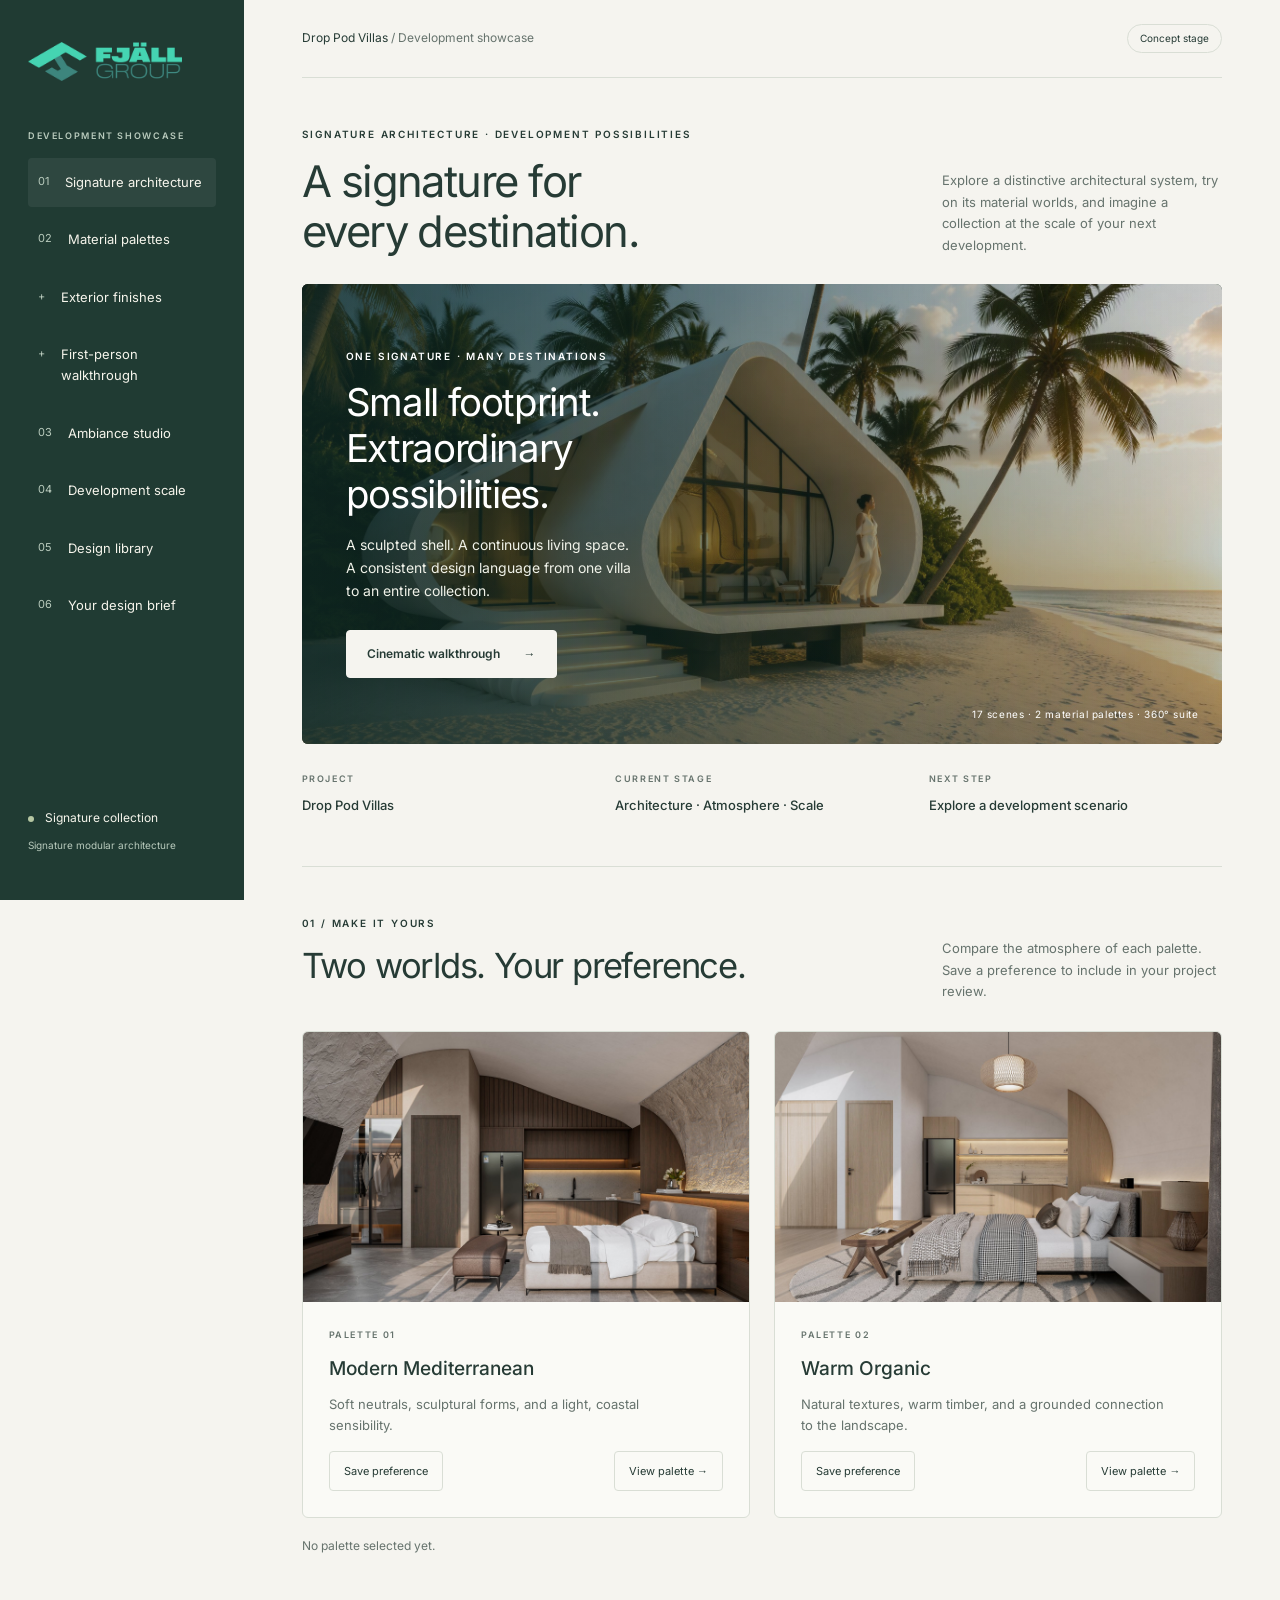
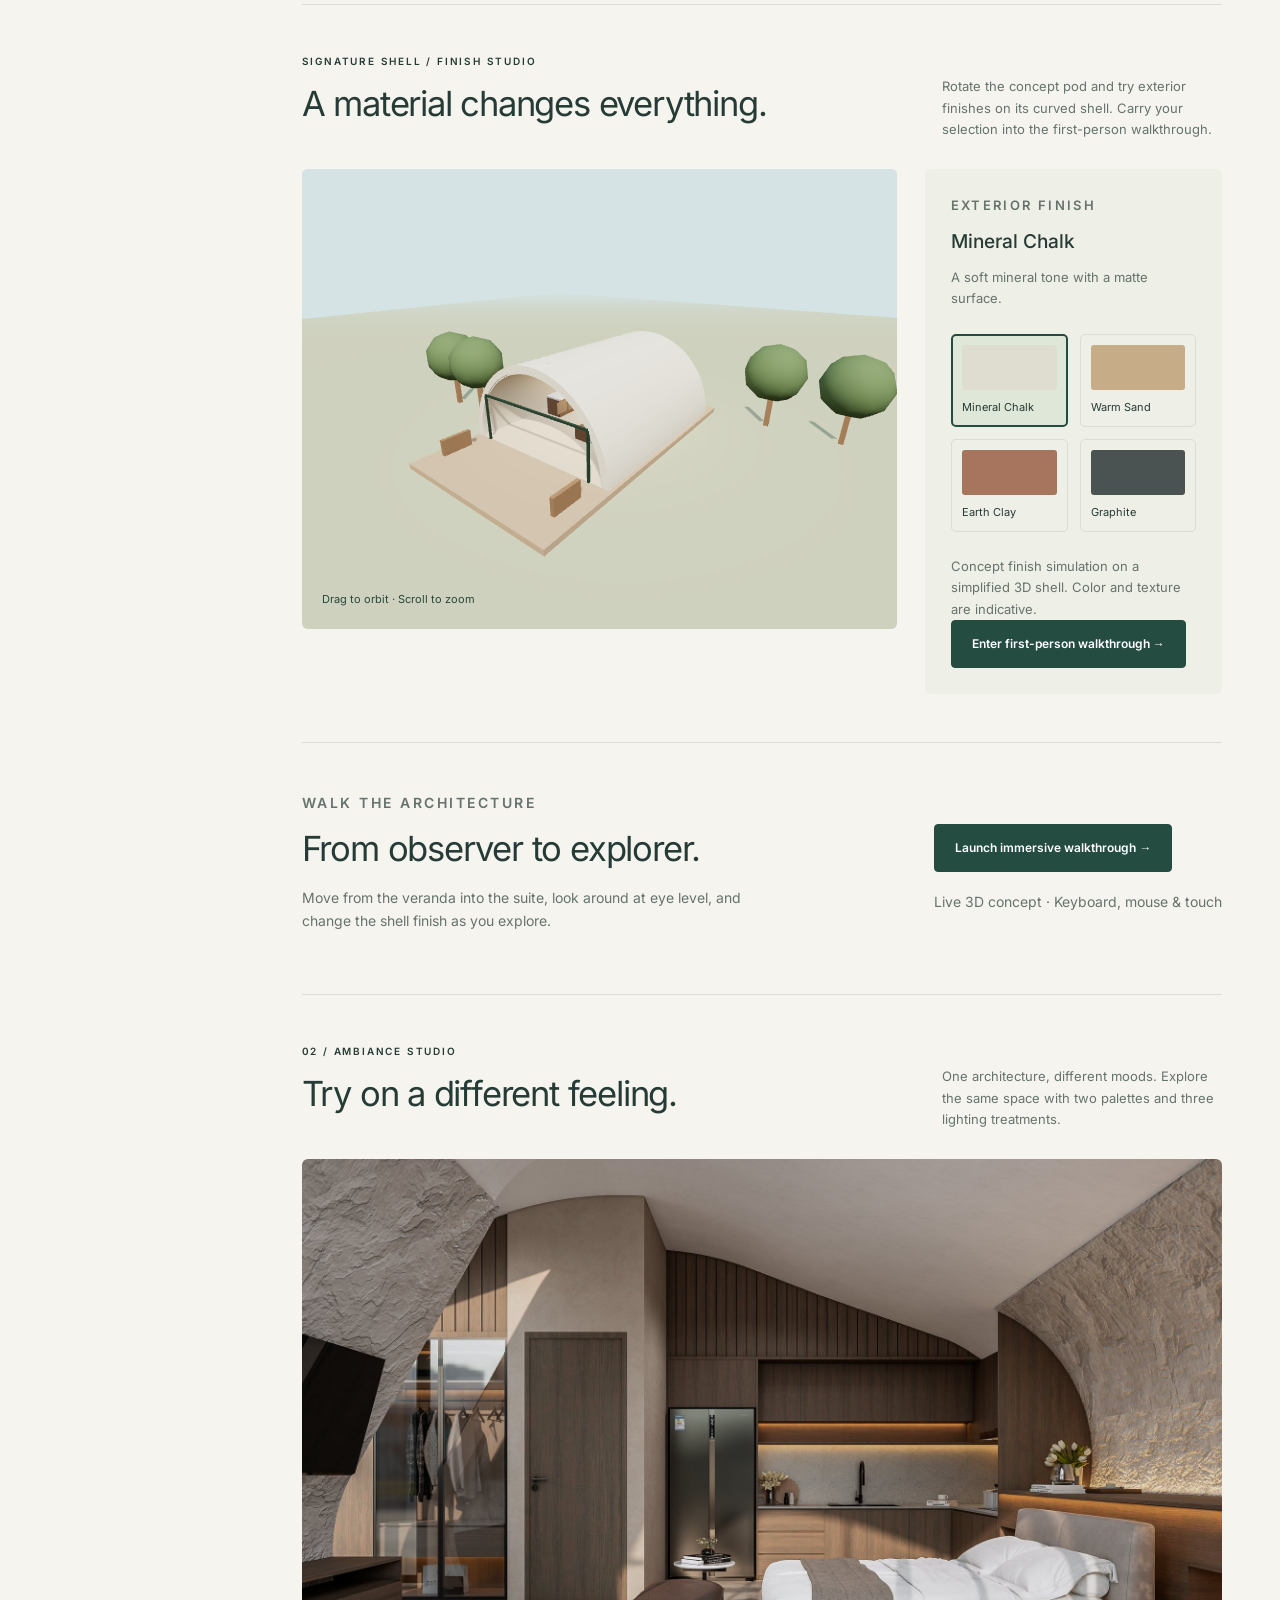
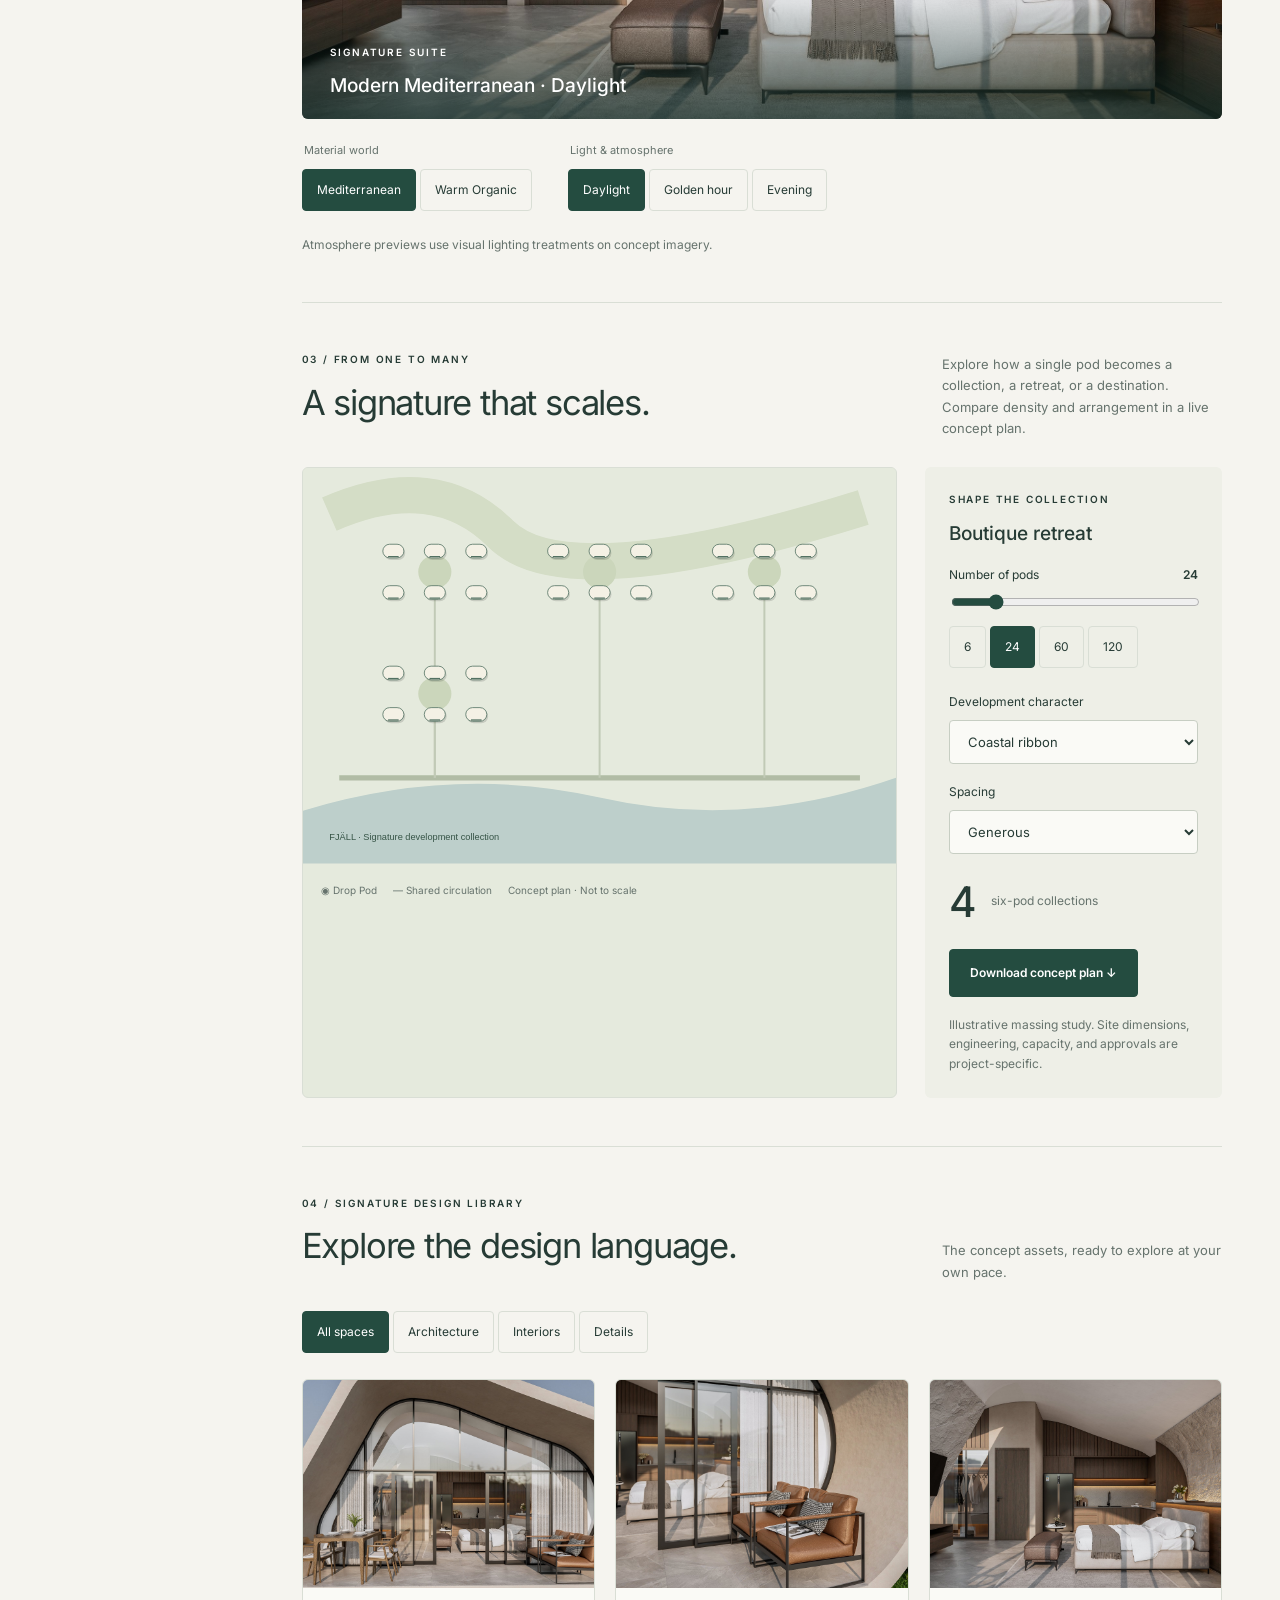
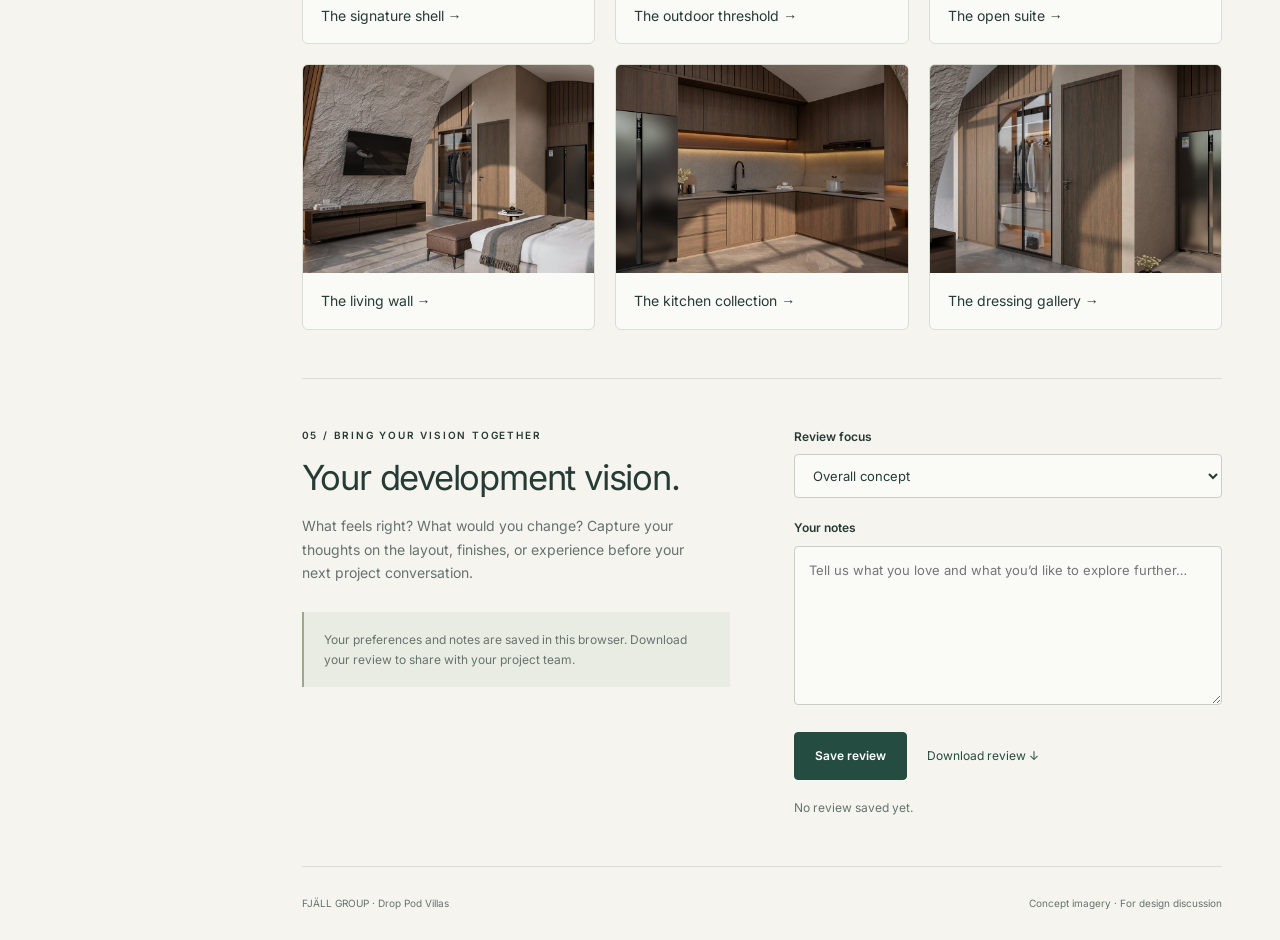
==== index.html @ 58531956 "Add Inter typography exterior finishes and first-person walkthrough" ====
<!doctype html>
<html lang="en">
  <head>
    <meta charset="utf-8" />
    <meta name="viewport" content="width=device-width, initial-scale=1" />
    <link rel="stylesheet" href="styles/fonts.css" />
    <title>FJÄLL — Client Portal</title>
    <link rel="stylesheet" href="styles/portal.css" />
    <script src="scripts/portal.js" defer></script>
    <script src="scripts/showcase.js" defer></script>
    <script type="module" src="scripts/spatial.js"></script>
  </head>
  <body>
    <aside class="sidebar">
      <a class="brand" href="index.html"
        ><img src="assets/fjall-logo.png" alt="FJÄLL Group"
      /></a>
      <p class="eyebrow">Development showcase</p>
      <nav aria-label="Showcase journey">
        <a href="#overview">01 <span>Signature architecture</span></a
        ><a href="#materials">02 <span>Material palettes</span></a
        ><a href="#exterior">+ <span>Exterior finishes</span></a
        ><a href="#spatial">+ <span>First-person walkthrough</span></a
        ><a href="#ambiance">03 <span>Ambiance studio</span></a
        ><a href="#scale">04 <span>Development scale</span></a
        ><a href="#resources">05 <span>Design library</span></a
        ><a href="#review">06 <span>Your design brief</span></a>
      </nav>
      <div class="sidebar-bottom">
        <span class="dot"></span> Signature collection<br /><small
          >Signature modular architecture</small
        >
      </div>
    </aside>
    <main>
      <header class="topbar">
        <span
          >Drop Pod Villas
          <span class="muted">/ Development showcase</span></span
        ><span class="pill">Concept stage</span>
      </header>
      <section id="overview" class="section">
        <div class="section-heading">
          <div>
            <p class="eyebrow">
              Signature architecture · Development possibilities
            </p>
            <h1>A signature for<br />every destination.</h1>
          </div>
          <p class="intro-copy">
            Explore a distinctive architectural system, try on its material
            worlds, and imagine a collection at the scale of your next
            development.
          </p>
        </div>
        <div class="hero">
          <img
            src="assets/pod-hero.jpg"
            alt="Sculpted beachfront Drop Pod villa with an open veranda"
          />
          <div class="hero-content">
            <span class="eyebrow">One signature · Many destinations</span>
            <h2>Small footprint.<br />Extraordinary possibilities.</h2>
            <p>
              A sculpted shell. A continuous living space. A consistent design
              language from one villa to an entire collection.
            </p>
            <a class="button light" href="experience.html"
              >Cinematic walkthrough <span aria-hidden="true">→</span></a
            >
          </div>
          <span class="hero-label"
            >17 scenes · 2 material palettes · 360° suite</span
          >
        </div>
        <div class="project-strip">
          <div>
            <span class="eyebrow">Project</span><strong>Drop Pod Villas</strong>
          </div>
          <div>
            <span class="eyebrow">Current stage</span
            ><strong>Architecture · Atmosphere · Scale</strong>
          </div>
          <div>
            <span class="eyebrow">Next step</span
            ><strong>Explore a development scenario</strong>
          </div>
        </div>
      </section>
      <section id="materials" class="section">
        <div class="section-heading">
          <div>
            <p class="eyebrow">01 / Make it yours</p>
            <h2>Two worlds. Your preference.</h2>
          </div>
          <p>
            Compare the atmosphere of each palette. Save a preference to include
            in your project review.
          </p>
        </div>
        <div class="material-grid">
          <article class="material-card" data-material="med">
            <img
              src="assets/suite-med.jpg"
              alt="Modern Mediterranean suite with pale finishes"
              loading="lazy"
            />
            <div class="card-body">
              <span class="eyebrow">Palette 01</span>
              <h3>Modern Mediterranean</h3>
              <p>
                Soft neutrals, sculptural forms, and a light, coastal
                sensibility.
              </p>
              <div class="card-actions">
                <button data-select="med" aria-pressed="false">
                  Save preference</button
                ><button class="text-button" data-palette="med">
                  View palette →
                </button>
              </div>
            </div>
          </article>
          <article class="material-card" data-material="wo">
            <img
              src="assets/suite-wo.jpg"
              alt="Warm Organic suite with natural wood finishes"
              loading="lazy"
            />
            <div class="card-body">
              <span class="eyebrow">Palette 02</span>
              <h3>Warm Organic</h3>
              <p>
                Natural textures, warm timber, and a grounded connection to the
                landscape.
              </p>
              <div class="card-actions">
                <button data-select="wo" aria-pressed="false">
                  Save preference</button
                ><button class="text-button" data-palette="wo">
                  View palette →
                </button>
              </div>
            </div>
          </article>
        </div>
        <p id="preference-status" class="status" role="status">
          No palette selected yet.
        </p>
      </section>
      <section id="exterior" class="section">
        <div class="section-heading">
          <div>
            <p class="eyebrow">Signature shell / Finish studio</p>
            <h2>A material changes everything.</h2>
          </div>
          <p>
            Rotate the concept pod and try exterior finishes on its curved
            shell. Carry your selection into the first-person walkthrough.
          </p>
        </div>
        <div class="exterior-layout">
          <div
            id="exterior-viewport"
            class="exterior-viewport"
            aria-label="Interactive exterior concept model"
          >
            <p class="renderer-loading">Loading the finish studio…</p>
            <span class="viewport-hint">Drag to orbit · Scroll to zoom</span>
          </div>
          <div class="finish-panel">
            <p class="eyebrow">Exterior finish</p>
            <h3 id="finish-title">Mineral Chalk</h3>
            <p id="finish-description">
              A soft mineral tone with a matte surface.
            </p>
            <div
              id="exterior-swatches"
              class="exterior-swatches"
              role="group"
              aria-label="Choose exterior finish"
            ></div>
            <p class="status">
              Concept finish simulation on a simplified 3D shell. Color and
              texture are indicative.
            </p>
            <button class="button" data-open-walk>
              Enter first-person walkthrough →
            </button>
          </div>
        </div>
      </section>
      <section id="spatial" class="section spatial-invite">
        <div>
          <p class="eyebrow">Walk the architecture</p>
          <h2>From observer to explorer.</h2>
          <p>
            Move from the veranda into the suite, look around at eye level, and
            change the shell finish as you explore.
          </p>
        </div>
        <div>
          <button class="button" data-open-walk>
            Launch immersive walkthrough →
          </button>
          <p class="status">Live 3D concept · Keyboard, mouse & touch</p>
        </div>
      </section>
      <section id="ambiance" class="section">
        <div class="section-heading">
          <div>
            <p class="eyebrow">02 / Ambiance studio</p>
            <h2>Try on a different feeling.</h2>
          </div>
          <p>
            One architecture, different moods. Explore the same space with two
            palettes and three lighting treatments.
          </p>
        </div>
        <div class="studio-preview" data-mood="day">
          <img
            id="ambiance-image"
            src="assets/suite-med.jpg"
            alt="Modern Mediterranean suite in daylight"
          />
          <div class="studio-caption">
            <span class="eyebrow">Signature suite</span>
            <h3 id="ambiance-title">Modern Mediterranean · Daylight</h3>
          </div>
        </div>
        <div class="studio-controls">
          <fieldset>
            <legend>Material world</legend>
            <button type="button" data-studio-palette="med" aria-pressed="true">
              Mediterranean</button
            ><button
              type="button"
              data-studio-palette="wo"
              aria-pressed="false"
            >
              Warm Organic
            </button>
          </fieldset>
          <fieldset>
            <legend>Light & atmosphere</legend>
            <button type="button" data-mood="day" aria-pressed="true">
              Daylight</button
            ><button type="button" data-mood="golden" aria-pressed="false">
              Golden hour</button
            ><button type="button" data-mood="evening" aria-pressed="false">
              Evening
            </button>
          </fieldset>
        </div>
        <p class="status">
          Atmosphere previews use visual lighting treatments on concept imagery.
        </p>
      </section>
      <section id="scale" class="section">
        <div class="section-heading">
          <div>
            <p class="eyebrow">03 / From one to many</p>
            <h2>A signature that scales.</h2>
          </div>
          <p>
            Explore how a single pod becomes a collection, a retreat, or a
            destination. Compare density and arrangement in a live concept plan.
          </p>
        </div>
        <div class="scale-layout">
          <div class="scale-plan">
            <svg
              id="development-plan"
              viewBox="0 0 900 600"
              role="img"
              aria-labelledby="plan-title plan-desc"
            >
              <title id="plan-title">Drop Pod development concept</title>
              <desc id="plan-desc">Illustrative development layout</desc>
            </svg>
            <div class="plan-legend">
              <span>◉ Drop Pod</span><span>— Shared circulation</span
              ><span>Concept plan · Not to scale</span>
            </div>
          </div>
          <div class="scale-controls">
            <p class="eyebrow">Shape the collection</p>
            <h3 id="scale-name">Boutique retreat</h3>
            <label for="pod-count"
              >Number of pods <output id="pod-count-label">24</output></label
            ><input
              id="pod-count"
              type="range"
              min="6"
              max="120"
              step="6"
              value="24"
            />
            <div class="scale-presets">
              <button data-count="6">6</button
              ><button data-count="24">24</button
              ><button data-count="60">60</button
              ><button data-count="120">120</button>
            </div>
            <label for="site-layout">Development character</label
            ><select id="site-layout">
              <option value="coastal">Coastal ribbon</option>
              <option value="garden">Garden clusters</option>
              <option value="courtyard">Courtyard village</option></select
            ><label for="pod-spacing">Spacing</label
            ><select id="pod-spacing">
              <option value="generous">Generous</option>
              <option value="compact">Compact</option>
            </select>
            <div class="scale-stat">
              <strong id="cluster-count">4</strong
              ><span>six-pod collections</span>
            </div>
            <button id="download-plan" class="button">
              Download concept plan ↓
            </button>
            <p class="status">
              Illustrative massing study. Site dimensions, engineering,
              capacity, and approvals are project-specific.
            </p>
          </div>
        </div>
      </section>
      <section id="resources" class="section">
        <div class="section-heading">
          <div>
            <p class="eyebrow">04 / Signature design library</p>
            <h2>Explore the design language.</h2>
          </div>
          <p>The concept assets, ready to explore at your own pace.</p>
        </div>
        <div
          class="library-filters"
          role="group"
          aria-label="Filter design library"
        >
          <button data-filter="all" aria-pressed="true">All spaces</button
          ><button data-filter="exterior" aria-pressed="false">
            Architecture</button
          ><button data-filter="interior" aria-pressed="false">Interiors</button
          ><button data-filter="detail" aria-pressed="false">Details</button>
        </div>
        <div id="design-library" class="design-library"></div>
      </section>
      <section id="review" class="section review-grid">
        <div>
          <p class="eyebrow">05 / Bring your vision together</p>
          <h2>Your development vision.</h2>
          <p class="review-copy">
            What feels right? What would you change? Capture your thoughts on
            the layout, finishes, or experience before your next project
            conversation.
          </p>
          <div class="notice">
            Your preferences and notes are saved in this browser. Download your
            review to share with your project team.
          </div>
        </div>
        <form id="review-form" class="review-form">
          <label for="review-topic">Review focus</label
          ><select id="review-topic" name="topic">
            <option>Overall concept</option>
            <option>Layout & living spaces</option>
            <option>Materials & finishes</option>
            <option>Site & placement</option></select
          ><label for="review-note">Your notes</label
          ><textarea
            id="review-note"
            name="note"
            rows="6"
            maxlength="5000"
            placeholder="Tell us what you love and what you’d like to explore further…"
            required
          ></textarea>
          <div class="form-actions">
            <button class="button" type="submit">Save review</button
            ><button class="text-button" id="download-review" type="button">
              Download review ↓
            </button>
          </div>
          <p id="review-status" class="status" role="status">
            No review saved yet.
          </p>
        </form>
      </section>
      <footer>
        <span>FJÄLL GROUP · Drop Pod Villas</span
        ><span>Concept imagery · For design discussion</span>
      </footer>
    </main>
    <dialog id="design-modal" aria-labelledby="modal-title">
      <div class="modal-header">
        <p class="eyebrow">FJÄLL · Signature collection</p>
        <button id="close-modal" aria-label="Close design detail">×</button>
      </div>
      <div id="modal-content"></div>
    </dialog>
    <dialog id="walk-modal" aria-labelledby="walk-title">
      <div class="walk-top">
        <div>
          <span class="eyebrow">FJÄLL / Real-time concept experience</span>
          <h2 id="walk-title">Inside the signature.</h2>
        </div>
        <button id="close-walk" aria-label="Exit walkthrough">×</button>
      </div>
      <div
        id="walk-viewport"
        tabindex="0"
        aria-label="First-person 3D walkthrough. Use W A S D to move and drag to look around."
      ></div>
      <div class="walk-reticle" aria-hidden="true">+</div>
      <div class="walk-bottom">
        <div>
          <span id="walk-location" role="status">Veranda</span>
          <p>W A S D / arrows to move · Drag to look · Escape to exit</p>
        </div>
        <div class="walk-actions">
          <select id="walk-finish" aria-label="Exterior finish"></select
          ><button id="reset-walk">Reset view</button
          ><button id="capture-walk">Save view ↓</button>
        </div>
      </div>
      <div class="touch-walk" role="group" aria-label="Movement controls">
        <button data-move="forward" aria-label="Move forward">↑</button>
        <div>
          <button data-move="left" aria-label="Move left">←</button
          ><button data-move="backward" aria-label="Move backward">↓</button
          ><button data-move="right" aria-label="Move right">→</button>
        </div>
      </div>
      <span class="walk-disclaimer"
        >Interactive architectural study · Simplified concept geometry</span
      >
    </dialog>
  </body>
</html>
---- styles/fonts.css ----
@font-face {
  font-family: Inter;
  src: url("../assets/fonts/inter-latin-variable.woff2") format("woff2");
  font-weight: 100 900;
  font-style: normal;
  font-display: swap;
}
---- styles/portal.css ----
:root {
  --paper: #f5f4ef;
  --ink: #263b35;
  --muted: #66736d;
  --line: #d9ded5;
  --green: #244c40;
  --accent: #b6c7a3;
  --radius: 6px;
}
* {
  box-sizing: border-box;
}
html {
  scroll-behavior: smooth;
  scroll-padding-top: 32px;
}
body {
  margin: 0;
  background: var(--paper);
  color: var(--ink);
  font-family: Inter, Arial, sans-serif;
  font-size: 15px;
  line-height: 1.65;
}
a {
  color: inherit;
}
button,
select,
textarea {
  font: inherit;
}
button,
.button {
  cursor: pointer;
}
a:focus-visible,
button:focus-visible,
select:focus-visible,
textarea:focus-visible {
  outline: 3px solid #63884e;
  outline-offset: 4px;
}
.sidebar {
  position: fixed;
  width: 244px;
  inset: 0 auto 0 0;
  background: #203b33;
  color: #f6f5ec;
  padding: 42px 28px;
  display: flex;
  flex-direction: column;
}
.brand img {
  width: 154px;
  height: auto;
}
.eyebrow {
  font-size: 10px;
  text-transform: uppercase;
  letter-spacing: 0.18em;
  font-weight: 600;
  margin: 0 0 14px;
  display: block;
}
.sidebar > .eyebrow {
  color: #b9cbbd;
  margin-top: 40px;
  font-size: 9px;
}
nav {
  display: grid;
  gap: 8px;
}
nav a {
  text-decoration: none;
  display: flex;
  gap: 16px;
  font-size: 11px;
  color: #b9cbbd;
  padding: 14px 10px;
  border-radius: 4px;
}
nav a span {
  font-size: 13px;
  color: #f6f5ec;
}
nav a:hover,
nav a.active {
  background: #ffffff10;
}
.sidebar-bottom {
  margin-top: auto;
  font-size: 12px;
  line-height: 2.2;
}
.sidebar-bottom small {
  color: #b9cbbd;
}
.dot {
  width: 6px;
  height: 6px;
  display: inline-block;
  background: var(--accent);
  border-radius: 50%;
  margin-right: 8px;
}
main {
  margin-left: 244px;
  padding: 0 clamp(24px, 4.5vw, 80px);
  max-width: 1800px;
}
.topbar {
  display: flex;
  align-items: center;
  justify-content: space-between;
  border-bottom: 1px solid var(--line);
  padding: 24px 0;
  font-size: 12px;
  gap: 16px;
}
.muted {
  color: var(--muted);
}
.pill {
  border: 1px solid var(--line);
  border-radius: 30px;
  padding: 5px 12px;
  font-size: 10px;
  white-space: nowrap;
}
.section {
  padding: 48px 0;
  border-bottom: 1px solid var(--line);
}
.section-heading {
  display: flex;
  gap: 32px;
  justify-content: space-between;
  align-items: end;
  margin-bottom: 28px;
}
h1,
h2,
h3,
p {
  margin-top: 0;
}
h1,
h2 {
  font-family: Inter, Arial, sans-serif;
  font-weight: 400;
  letter-spacing: -0.035em;
}
h1 {
  font-size: clamp(34px, 3.4vw, 56px);
  line-height: 1.15;
  margin-bottom: 0;
}
h2 {
  font-size: clamp(28px, 2.7vw, 40px);
  line-height: 1.2;
  margin-bottom: 16px;
}
h3 {
  font-size: 19px;
  font-weight: 500;
  line-height: 1.3;
  margin-bottom: 12px;
}
.section-heading p:not(.eyebrow) {
  color: var(--muted);
  max-width: 35ch;
  margin-bottom: 0;
  font-size: 13px;
}
.hero {
  position: relative;
  min-height: 460px;
  border-radius: var(--radius);
  overflow: hidden;
  color: white;
  background: #334a42;
}
.hero > img {
  position: absolute;
  width: 100%;
  height: 100%;
  object-fit: cover;
}
.hero::after {
  content: "";
  position: absolute;
  inset: 0;
  background:
    linear-gradient(90deg, #102b25bf, #102b2510),
    linear-gradient(0deg, #102b2550, transparent);
}
.hero-content {
  position: relative;
  z-index: 1;
  padding: 64px 44px;
  max-width: 470px;
}
.hero h2 {
  font-size: clamp(32px, 3vw, 48px);
}
.hero p {
  max-width: 32ch;
  font-size: 14px;
  color: #f0f2e9;
  margin-bottom: 28px;
}
.hero-label {
  position: absolute;
  z-index: 1;
  bottom: 22px;
  right: 24px;
  font-size: 10px;
  letter-spacing: 0.06em;
}
.button {
  display: inline-flex;
  gap: 24px;
  align-items: center;
  justify-content: center;
  background: var(--green);
  color: white;
  border: 1px solid var(--green);
  border-radius: 4px;
  padding: 13px 20px;
  font-size: 12px;
  font-weight: 600;
  text-decoration: none;
}
.button.light {
  background: var(--paper);
  color: var(--ink);
  border-color: var(--paper);
}
.button:hover {
  filter: brightness(1.12);
}
.project-strip {
  display: grid;
  grid-template-columns: repeat(3, 1fr);
  gap: 20px;
  padding-top: 28px;
}
.project-strip .eyebrow {
  color: var(--muted);
  margin-bottom: 6px;
  font-size: 9px;
}
.project-strip strong {
  font-size: 13px;
  font-weight: 500;
}
.material-grid {
  display: grid;
  grid-template-columns: 1fr 1fr;
  gap: 24px;
}
.material-card {
  border: 1px solid var(--line);
  border-radius: var(--radius);
  overflow: hidden;
  background: #fafaf6;
}
.material-card.selected {
  outline: 2px solid var(--green);
}
.material-card img {
  width: 100%;
  aspect-ratio: 1.65;
  object-fit: cover;
  display: block;
}
.card-body {
  padding: 26px;
}
.card-body .eyebrow {
  color: var(--muted);
  font-size: 9px;
}
.card-body p {
  color: var(--muted);
  font-size: 13px;
  max-width: 46ch;
  min-height: 44px;
}
.card-actions {
  display: flex;
  gap: 14px;
  justify-content: space-between;
  align-items: center;
  flex-wrap: wrap;
}
.card-actions button {
  border: 1px solid var(--line);
  background: transparent;
  color: var(--ink);
  padding: 10px 14px;
  border-radius: 4px;
  font-size: 11px;
}
.card-actions button[aria-pressed="true"] {
  background: var(--green);
  color: white;
  border-color: var(--green);
}
.card-actions a {
  font-size: 11px;
  text-decoration: none;
}
.status {
  margin: 18px 0 0;
  font-size: 12px;
  color: var(--muted);
}
.review-grid {
  display: grid;
  grid-template-columns: 1fr 1fr;
  gap: 64px;
}
.review-copy {
  max-width: 43ch;
  color: var(--muted);
  font-size: 14px;
}
.notice {
  padding: 18px 20px;
  background: #e9ece3;
  border-left: 2px solid #98ab89;
  font-size: 12px;
  color: var(--muted);
  margin-top: 28px;
}
.review-form label {
  display: block;
  font-size: 12px;
  margin-bottom: 8px;
  font-weight: 600;
}
select,
textarea {
  width: 100%;
  border: 1px solid #c7cec3;
  border-radius: 4px;
  color: var(--ink);
  background: #fafaf6;
  padding: 12px 14px;
  margin-bottom: 20px;
  font-size: 13px;
}
textarea {
  resize: vertical;
  line-height: 1.7;
}
.form-actions {
  display: flex;
  gap: 20px;
  align-items: center;
  flex-wrap: wrap;
}
.text-button {
  padding: 10px 0;
  background: none;
  border: none;
  color: var(--green);
  font-size: 12px;
}
.resource-grid {
  display: grid;
  grid-template-columns: repeat(3, 1fr);
  gap: 20px;
}
.resource-grid a {
  text-decoration: none;
  border: 1px solid var(--line);
  padding: 24px;
  border-radius: var(--radius);
  transition: background 0.2s;
}
.resource-grid a:hover {
  background: #e9ece3;
}
.resource-icon {
  display: block;
  font-size: 24px;
  margin-bottom: 22px;
}
.resource-grid h3 {
  font-size: 16px;
}
.resource-grid p {
  font-size: 12px;
  color: var(--muted);
}
.resource-grid a > span:last-child {
  font-size: 11px;
}
footer {
  display: flex;
  justify-content: space-between;
  gap: 18px;
  padding: 28px 0;
  font-size: 10px;
  color: var(--muted);
}
@media (max-width: 1100px) {
  .sidebar {
    width: 200px;
    padding: 32px 20px;
  }
  main {
    margin-left: 200px;
    padding: 0 28px;
  }
  .section-heading {
    align-items: start;
  }
  .review-grid {
    gap: 28px;
  }
  .resource-grid {
    gap: 12px;
  }
}
@media (max-width: 760px) {
  .sidebar {
    position: relative;
    width: 100%;
    padding: 20px;
  }
  .brand img {
    width: 120px;
  }
  .sidebar > .eyebrow,
  .sidebar-bottom {
    display: none;
  }
  nav {
    display: flex;
    overflow-x: auto;
    margin-top: 16px;
    gap: 4px;
  }
  nav a {
    padding: 8px;
    white-space: nowrap;
    gap: 8px;
  }
  nav a span {
    font-size: 11px;
  }
  main {
    margin-left: 0;
    padding: 0 20px;
  }
  .topbar {
    font-size: 10px;
  }
  .section {
    padding: 34px 0;
  }
  .section-heading {
    flex-direction: column;
    gap: 18px;
  }
  .section-heading p:not(.eyebrow) {
    max-width: 48ch;
  }
  .hero {
    min-height: 420px;
  }
  .hero-content {
    padding: 40px 26px 76px;
  }
  .hero-label {
    left: 26px;
    right: 16px;
    font-size: 9px;
  }
  .project-strip {
    gap: 12px;
  }
  .project-strip strong {
    font-size: 11px;
  }
  .material-grid,
  .review-grid,
  .resource-grid {
    grid-template-columns: 1fr;
  }
  .material-grid {
    gap: 20px;
  }
  .card-body {
    padding: 22px;
  }
  footer {
    flex-direction: column;
    gap: 4px;
  }
}
@media (prefers-reduced-motion: reduce) {
  html {
    scroll-behavior: auto;
  }
  * {
    transition: none !important;
  }
}
/* The presentation studio shares the portal's material language. */
.studio-preview {
  position: relative;
  overflow: hidden;
  border-radius: 6px;
  background: #253b35;
}
.studio-preview img {
  width: 100%;
  max-height: 560px;
  object-fit: cover;
  display: block;
  transition: filter 0.5s;
}
.studio-preview[data-mood="golden"] img {
  filter: sepia(0.3) saturate(1.3) brightness(0.92);
}
.studio-preview[data-mood="evening"] img {
  filter: brightness(0.55) saturate(0.8) sepia(0.2);
}
.studio-caption {
  position: absolute;
  inset: auto 0 0;
  padding: 48px 28px 20px;
  color: white;
  background: linear-gradient(transparent, #102b25b0);
}
.studio-caption h3 {
  margin: 0;
}
.studio-controls {
  display: flex;
  gap: 32px;
  flex-wrap: wrap;
  margin-top: 22px;
}
fieldset {
  padding: 0;
  border: 0;
  margin: 0;
}
legend {
  font-size: 11px;
  margin-bottom: 10px;
  color: var(--muted);
}
.studio-controls button,
.library-filters button,
.scale-presets button {
  border: 1px solid var(--line);
  border-radius: 4px;
  background: transparent;
  color: var(--ink);
  padding: 10px 14px;
  font-size: 12px;
  margin: 0 4px 6px 0;
}
button[aria-pressed="true"] {
  background: var(--green);
  color: white;
  border-color: var(--green);
}
.scale-layout {
  display: grid;
  grid-template-columns: minmax(0, 2fr) minmax(240px, 1fr);
  gap: 28px;
}
.scale-plan {
  background: #e5eadd;
  border: 1px solid var(--line);
  border-radius: 6px;
  overflow: hidden;
}
.scale-plan svg {
  display: block;
  width: 100%;
  height: auto;
}
.plan-legend {
  display: flex;
  flex-wrap: wrap;
  gap: 16px;
  padding: 18px;
  font-size: 10px;
  color: var(--muted);
}
.scale-controls {
  padding: 24px;
  background: #eeefe7;
  border-radius: 6px;
}
.scale-controls label {
  display: block;
  font-size: 12px;
  margin: 18px 0 8px;
}
.scale-controls output {
  float: right;
  font-weight: 600;
}
.scale-controls input {
  width: 100%;
  accent-color: var(--green);
  margin-bottom: 16px;
}
.scale-controls select {
  margin-bottom: 0;
}
.scale-presets {
  display: flex;
}
.scale-stat {
  display: flex;
  gap: 14px;
  align-items: center;
  margin: 22px 0;
}
.scale-stat strong {
  font:
    500 42px Inter,
    Arial,
    sans-serif;
}
.scale-stat span {
  font-size: 12px;
  color: var(--muted);
}
.library-filters {
  margin-bottom: 20px;
}
.design-library {
  display: grid;
  grid-template-columns: repeat(3, 1fr);
  gap: 20px;
}
.library-card {
  text-align: left;
  padding: 0;
  border: 1px solid var(--line);
  background: #fafaf6;
  color: var(--ink);
  border-radius: 6px;
  overflow: hidden;
}
.library-card img {
  display: block;
  width: 100%;
  aspect-ratio: 1.4;
  object-fit: cover;
  transition: transform 0.4s;
}
.library-card:hover img {
  transform: scale(1.03);
}
.library-card span {
  display: block;
  padding: 16px 18px;
  font-size: 14px;
}
dialog {
  width: min(880px, calc(100% - 32px));
  max-height: 90vh;
  border: 0;
  border-radius: 8px;
  padding: 28px;
  background: var(--paper);
  color: var(--ink);
}
dialog::backdrop {
  background: #102b25c0;
  backdrop-filter: blur(5px);
}
.modal-header {
  display: flex;
  align-items: center;
  justify-content: space-between;
}
.modal-header button {
  background: none;
  border: 1px solid var(--line);
  border-radius: 50%;
  width: 40px;
  height: 40px;
  font-size: 24px;
  color: var(--ink);
}
#modal-content > img {
  width: 100%;
  max-height: 420px;
  object-fit: cover;
  border-radius: 4px;
  margin: 20px 0;
}
#modal-content h2 {
  margin-top: 20px;
}
#modal-content p {
  max-width: 65ch;
  color: var(--muted);
}
.swatches {
  display: grid;
  grid-template-columns: repeat(4, 1fr);
  gap: 12px;
  margin: 24px 0;
}
.swatch i {
  display: block;
  height: 56px;
  border: 1px solid #0001;
  border-radius: 4px;
}
.swatch span {
  font-size: 11px;
  display: block;
  margin-top: 8px;
}
@media (max-width: 1000px) {
  .scale-layout {
    grid-template-columns: 1fr;
  }
  .design-library {
    grid-template-columns: repeat(2, 1fr);
  }
}
@media (max-width: 500px) {
  .design-library {
    grid-template-columns: 1fr;
  }
  .swatches {
    grid-template-columns: 1fr 1fr;
  }
  dialog {
    padding: 20px;
  }
}
.exterior-layout {
  display: grid;
  grid-template-columns: minmax(0, 2fr) minmax(250px, 1fr);
  gap: 28px;
}
.exterior-viewport {
  position: relative;
  height: 460px;
  background: #dce5e2;
  border-radius: 6px;
  overflow: hidden;
  touch-action: none;
}
.exterior-viewport canvas,
#walk-viewport canvas {
  display: block;
  width: 100%;
  height: 100%;
}
.viewport-hint {
  position: absolute;
  left: 20px;
  bottom: 20px;
  font-size: 11px;
  pointer-events: none;
  color: #29473c;
}
.renderer-loading {
  padding: 24px;
}
.finish-panel {
  padding: 26px;
  background: #eeefe7;
  border-radius: 6px;
}
.finish-panel p {
  font-size: 13px;
  color: var(--muted);
}
.exterior-swatches {
  display: grid;
  grid-template-columns: 1fr 1fr;
  gap: 12px;
  margin: 24px 0;
}
.exterior-swatches button {
  background: transparent;
  border: 1px solid var(--line);
  border-radius: 5px;
  padding: 10px;
  text-align: left;
  font-size: 11px;
  color: var(--ink);
}
.exterior-swatches button[aria-pressed="true"] {
  border: 2px solid var(--green);
  background: #dfe7d8;
  padding: 9px;
}
.exterior-swatches i {
  display: block;
  height: 45px;
  border-radius: 3px;
  margin-bottom: 8px;
}
.spatial-invite {
  display: flex;
  gap: 32px;
  align-items: center;
  justify-content: space-between;
}
.spatial-invite p {
  max-width: 50ch;
  font-size: 14px;
  color: var(--muted);
}
#walk-modal {
  width: 100vw;
  height: 100dvh;
  max-width: none;
  max-height: none;
  padding: 0;
  margin: 0;
  border-radius: 0;
  background: #172c27;
  color: white;
  overflow: hidden;
}
#walk-viewport {
  position: absolute;
  inset: 0;
  touch-action: none;
  outline: none;
}
.walk-top,
.walk-bottom {
  position: absolute;
  left: 0;
  right: 0;
  z-index: 2;
  display: flex;
  justify-content: space-between;
  gap: 20px;
  padding: 24px 32px;
  pointer-events: none;
}
.walk-top {
  top: 0;
  background: linear-gradient(#10231dcc, transparent);
}
.walk-top .eyebrow {
  font-size: 9px;
  margin-bottom: 8px;
}
.walk-top h2 {
  font-size: 22px;
  letter-spacing: -0.03em;
}
.walk-top button,
.walk-bottom button,
.walk-bottom select {
  pointer-events: auto;
  color: white;
  background: #203b33d9;
  border: 1px solid #ffffff40;
  border-radius: 5px;
  padding: 10px 14px;
  font-size: 12px;
}
.walk-top button {
  width: 44px;
  height: 44px;
  font-size: 24px;
}
.walk-bottom {
  bottom: 22px;
  align-items: end;
  background: linear-gradient(transparent, #10231dcc);
}
.walk-bottom p {
  font-size: 11px;
  margin: 6px 0 0;
  color: #d7e3dc;
}
.walk-actions {
  display: flex;
  gap: 10px;
  align-items: center;
}
.walk-bottom select {
  width: auto;
  margin: 0;
}
.walk-reticle {
  position: absolute;
  top: 50%;
  left: 50%;
  pointer-events: none;
  opacity: 0.55;
  transform: translate(-50%, -50%);
}
.walk-disclaimer {
  position: absolute;
  bottom: 8px;
  left: 32px;
  font-size: 9px;
  color: #c2d0c7;
  pointer-events: none;
}
.touch-walk {
  position: absolute;
  bottom: 150px;
  right: 24px;
  text-align: center;
  z-index: 3;
}
.touch-walk button {
  width: 42px;
  height: 42px;
  margin: 2px;
  border-radius: 5px;
  border: 1px solid #ffffff50;
  color: white;
  background: #203b33b0;
  font-size: 18px;
  touch-action: none;
}
@media (min-width: 900px) and (pointer: fine) {
  .touch-walk {
    display: none;
  }
}
@media (max-width: 760px) {
  .exterior-layout {
    grid-template-columns: 1fr;
  }
  .exterior-viewport {
    height: 340px;
  }
  .spatial-invite {
    flex-direction: column;
    align-items: start;
  }
  .walk-top,
  .walk-bottom {
    padding: 18px;
  }
  .walk-top h2 {
    font-size: 18px;
  }
  .walk-bottom {
    flex-direction: column;
    align-items: start;
    gap: 16px;
  }
  .walk-actions {
    flex-wrap: wrap;
  }
  .walk-actions button,
  .walk-actions select {
    font-size: 10px;
    padding: 8px;
  }
  .walk-disclaimer {
    left: 18px;
  }
  .walk-bottom p {
    max-width: 30ch;
  }
  .touch-walk {
    bottom: 190px;
  }
}
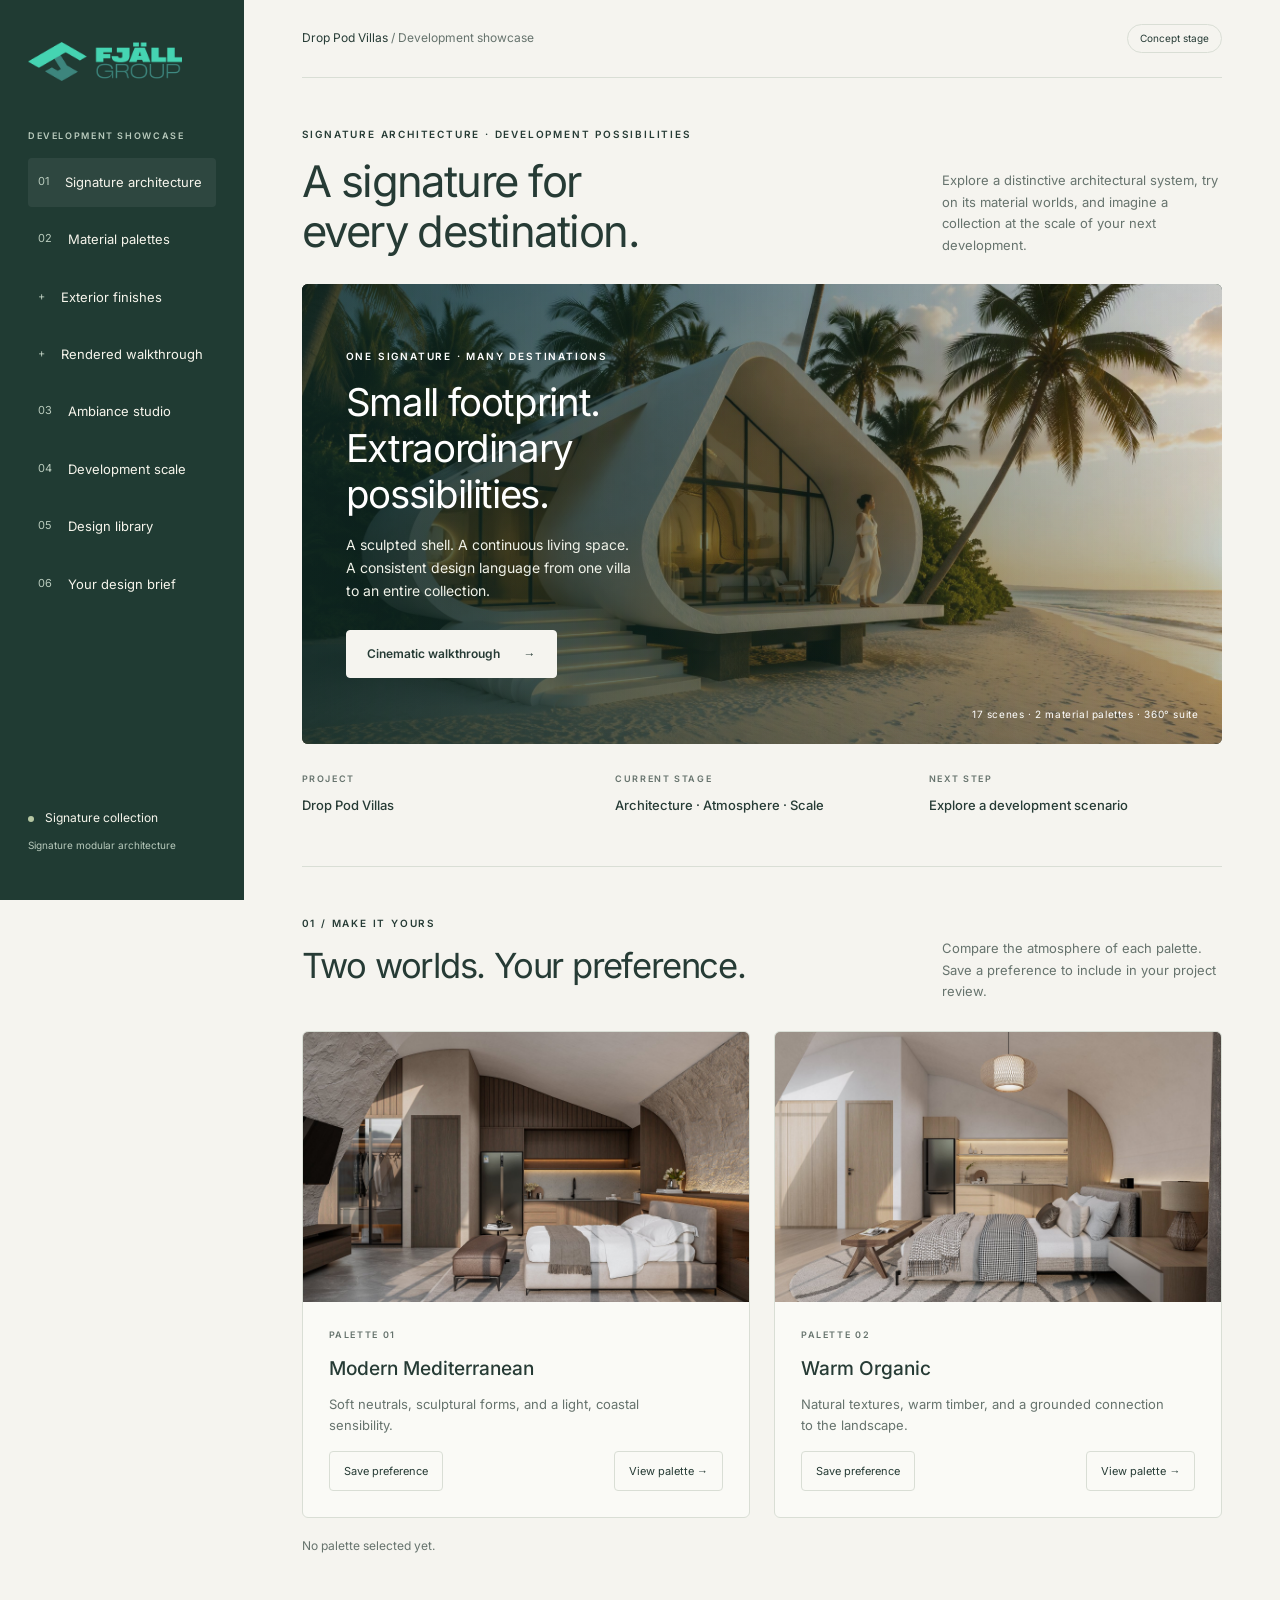
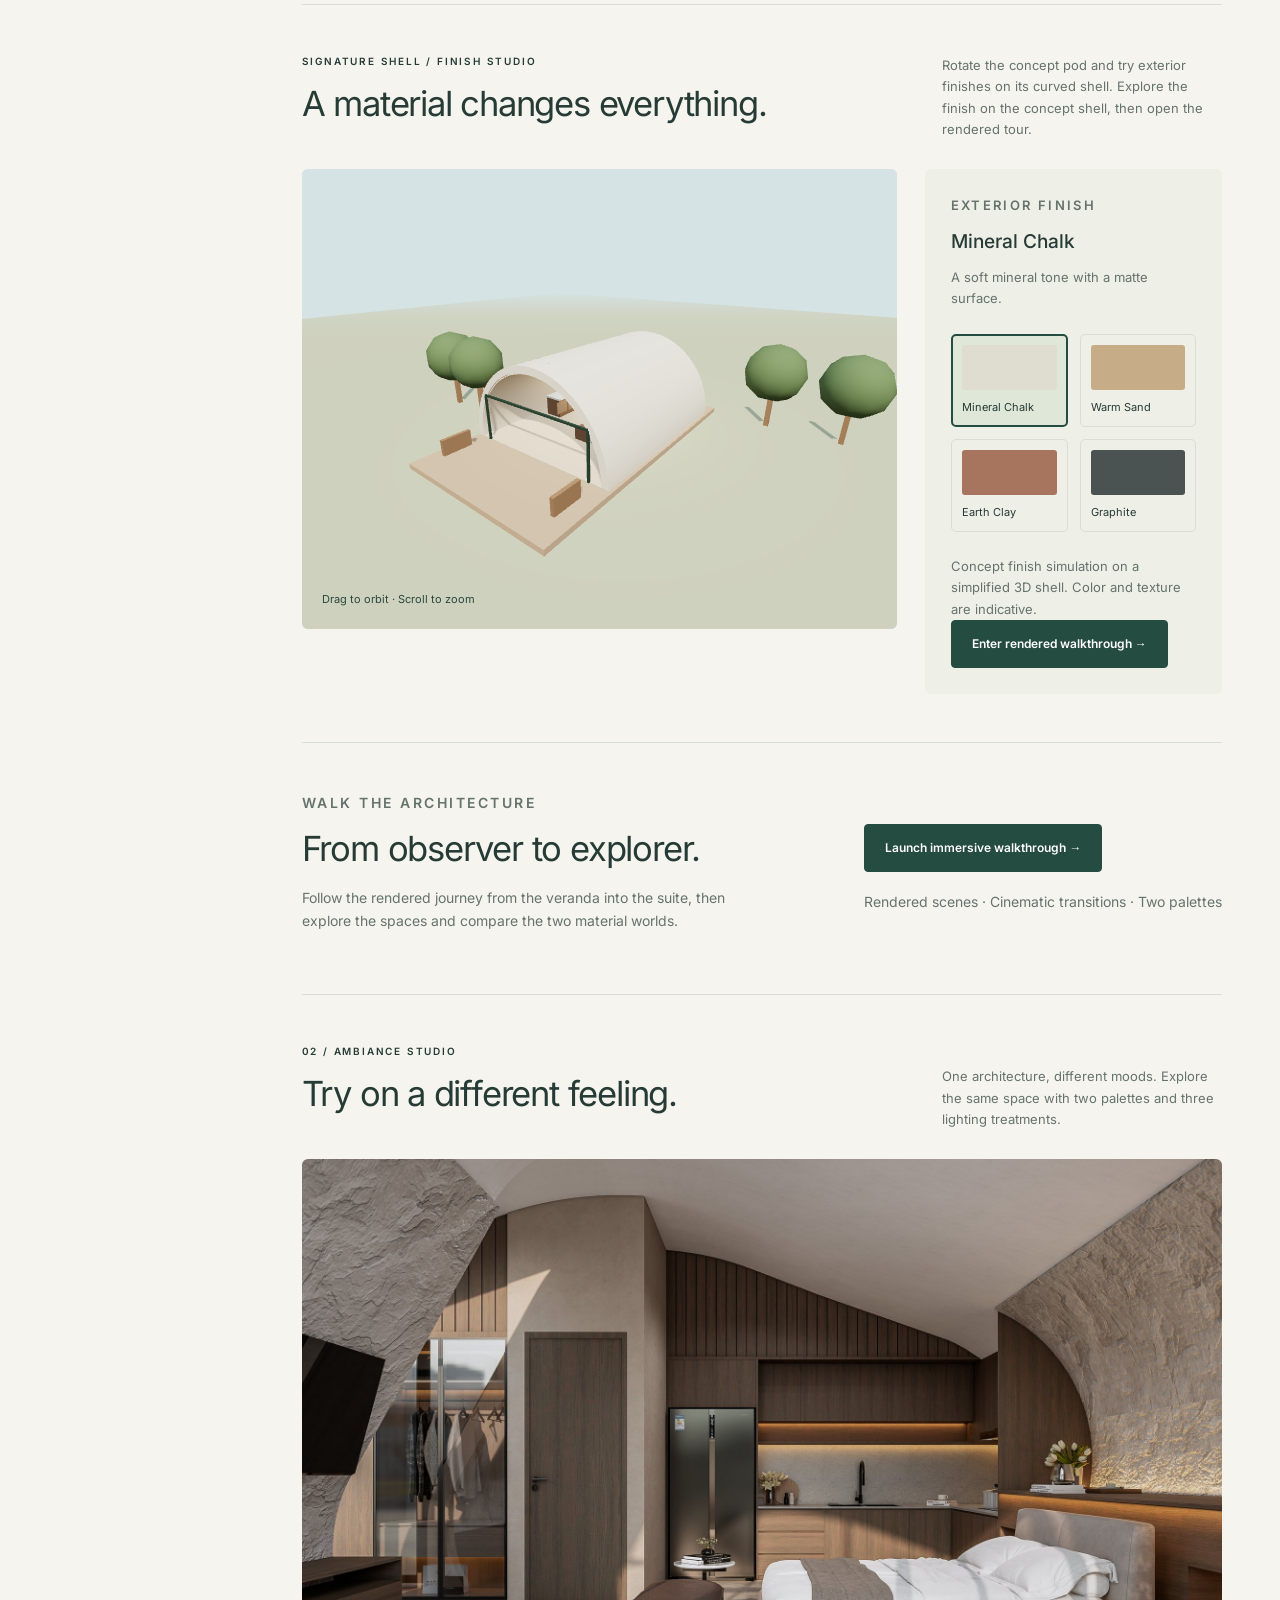
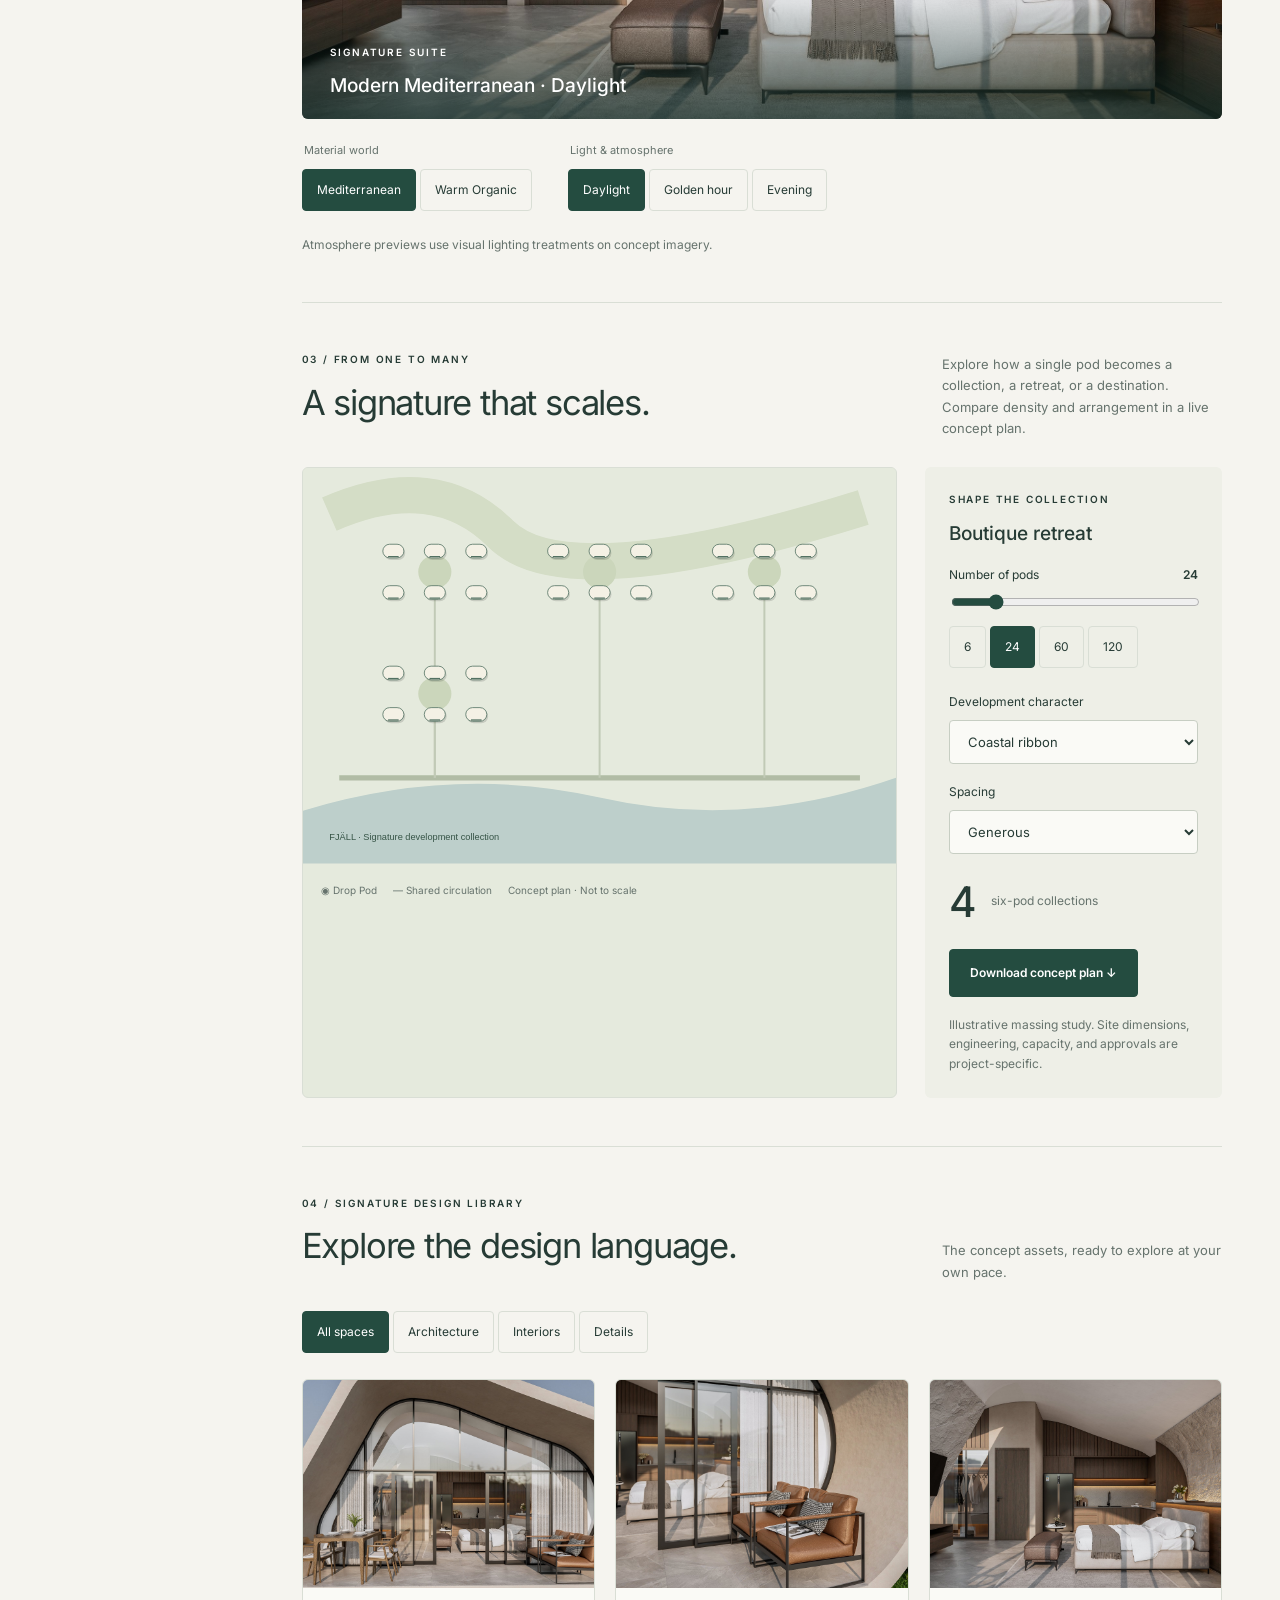
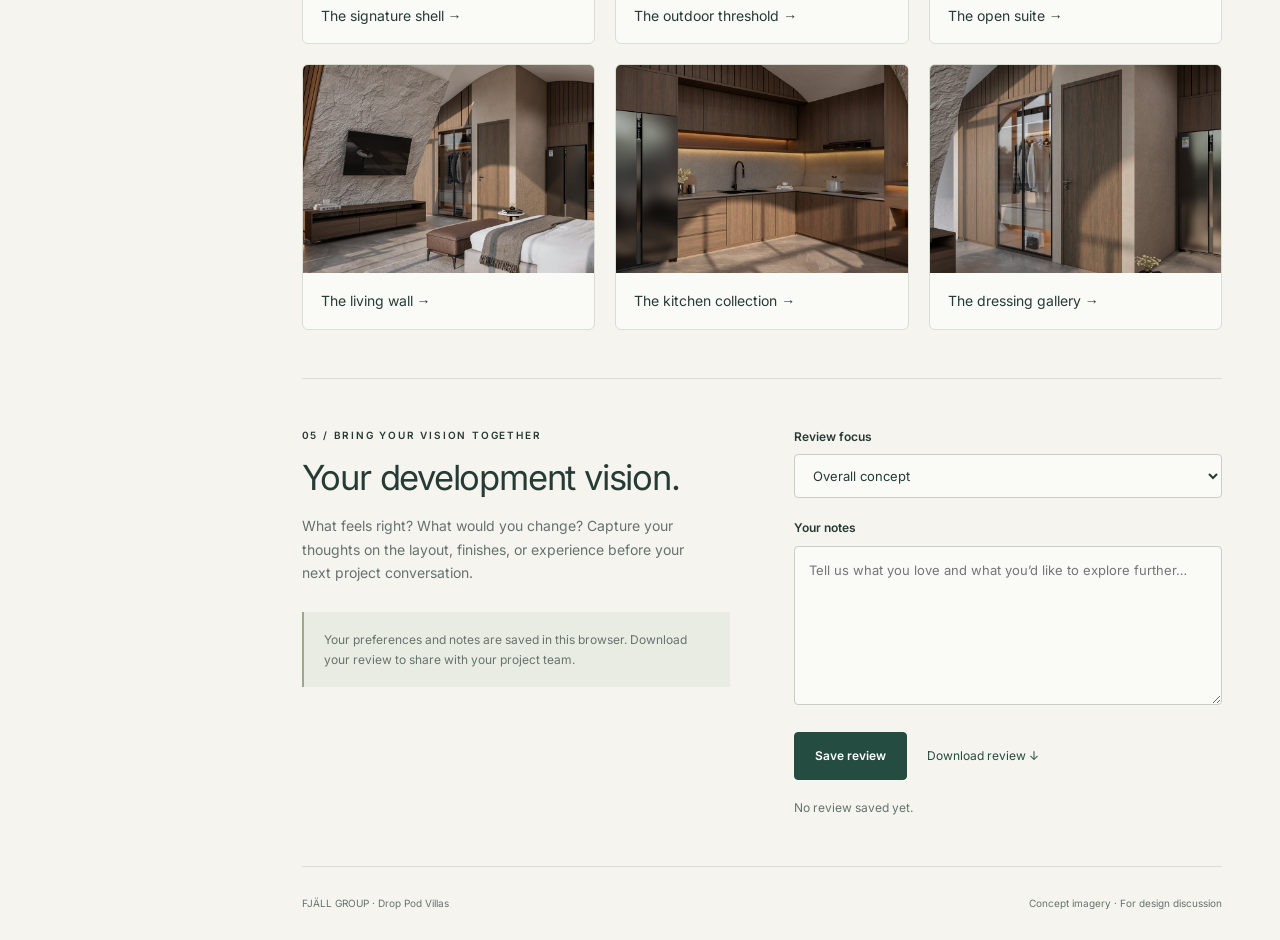
==== commit 0504834a: "Replace live walkthrough with rendered scene and film tour" ====
--- a/index.html
+++ b/index.html
@@ -9,6 +9,7 @@
     <script src="scripts/portal.js" defer></script>
     <script src="scripts/showcase.js" defer></script>
     <script type="module" src="scripts/spatial.js"></script>
+    <script src="scripts/rendered-tour.js" defer></script>
   </head>
   <body>
     <aside class="sidebar">
@@ -20,7 +21,7 @@
         <a href="#overview">01 <span>Signature architecture</span></a
         ><a href="#materials">02 <span>Material palettes</span></a
         ><a href="#exterior">+ <span>Exterior finishes</span></a
-        ><a href="#spatial">+ <span>First-person walkthrough</span></a
+        ><a href="#spatial">+ <span>Rendered walkthrough</span></a
         ><a href="#ambiance">03 <span>Ambiance studio</span></a
         ><a href="#scale">04 <span>Development scale</span></a
         ><a href="#resources">05 <span>Design library</span></a
@@ -156,7 +157,8 @@
           </div>
           <p>
             Rotate the concept pod and try exterior finishes on its curved
-            shell. Carry your selection into the first-person walkthrough.
+            shell. Explore the finish on the concept shell, then open the
+            rendered tour.
           </p>
         </div>
         <div class="exterior-layout">
@@ -185,7 +187,7 @@
               texture are indicative.
             </p>
             <button class="button" data-open-walk>
-              Enter first-person walkthrough →
+              Enter rendered walkthrough →
             </button>
           </div>
         </div>
@@ -195,15 +197,17 @@
           <p class="eyebrow">Walk the architecture</p>
           <h2>From observer to explorer.</h2>
           <p>
-            Move from the veranda into the suite, look around at eye level, and
-            change the shell finish as you explore.
+            Follow the rendered journey from the veranda into the suite, then
+            explore the spaces and compare the two material worlds.
           </p>
         </div>
         <div>
           <button class="button" data-open-walk>
             Launch immersive walkthrough →
           </button>
-          <p class="status">Live 3D concept · Keyboard, mouse & touch</p>
+          <p class="status">
+            Rendered scenes · Cinematic transitions · Two palettes
+          </p>
         </div>
       </section>
       <section id="ambiance" class="section">
@@ -403,7 +407,7 @@
     <dialog id="walk-modal" aria-labelledby="walk-title">
       <div class="walk-top">
         <div>
-          <span class="eyebrow">FJÄLL / Real-time concept experience</span>
+          <span class="eyebrow">FJÄLL / Rendered architecture tour</span>
           <h2 id="walk-title">Inside the signature.</h2>
         </div>
         <button id="close-walk" aria-label="Exit walkthrough">×</button>
@@ -411,30 +415,33 @@
       <div
         id="walk-viewport"
         tabindex="0"
-        aria-label="First-person 3D walkthrough. Use W A S D to move and drag to look around."
+        aria-label="Rendered scene walkthrough"
       ></div>
-      <div class="walk-reticle" aria-hidden="true">+</div>
+      <div
+        class="tour-scene-nav"
+        id="tour-scenes"
+        role="group"
+        aria-label="Choose a rendered scene"
+      ></div>
       <div class="walk-bottom">
         <div>
-          <span id="walk-location" role="status">Veranda</span>
-          <p>W A S D / arrows to move · Drag to look · Escape to exit</p>
+          <span id="walk-location" role="status">Arrival</span>
+          <p id="tour-hint">
+            Select a scene · Arrow keys to navigate · Escape to exit
+          </p>
         </div>
         <div class="walk-actions">
-          <select id="walk-finish" aria-label="Exterior finish"></select
-          ><button id="reset-walk">Reset view</button
-          ><button id="capture-walk">Save view ↓</button>
-        </div>
-      </div>
-      <div class="touch-walk" role="group" aria-label="Movement controls">
-        <button data-move="forward" aria-label="Move forward">↑</button>
-        <div>
-          <button data-move="left" aria-label="Move left">←</button
-          ><button data-move="backward" aria-label="Move backward">↓</button
-          ><button data-move="right" aria-label="Move right">→</button>
+          <select id="tour-palette" aria-label="Material palette">
+            <option value="med">Mediterranean</option>
+            <option value="wo">Warm Organic</option></select
+          ><button id="tour-prev" aria-label="Previous scene">←</button
+          ><button id="tour-next" aria-label="Next scene">Next space →</button
+          ><button id="tour-play">Pause film</button
+          ><button id="capture-walk">Download scene ↓</button>
         </div>
       </div>
       <span class="walk-disclaimer"
-        >Interactive architectural study · Simplified concept geometry</span
+        >Pre-rendered concept imagery · Scene-based exploration</span
       >
     </dialog>
   </body>
--- a/styles/portal.css
+++ b/styles/portal.css
@@ -981,3 +981,73 @@
     bottom: 190px;
   }
 }
+#walk-viewport {
+  overflow: hidden;
+  background: #172c27;
+}
+.rendered-scene {
+  width: 100%;
+  height: 100%;
+  object-fit: cover;
+  display: block;
+  animation: render-in 0.45s ease-out;
+}
+img.rendered-scene {
+  transform: scale(1.15);
+  cursor: grab;
+}
+img.rendered-scene:active {
+  cursor: grabbing;
+}
+.tour-scene-nav {
+  position: absolute;
+  top: 110px;
+  left: 32px;
+  right: 32px;
+  z-index: 3;
+  display: flex;
+  flex-wrap: wrap;
+  gap: 6px;
+}
+.tour-scene-nav button {
+  color: white;
+  background: #203b33d9;
+  border: 1px solid #ffffff50;
+  border-radius: 30px;
+  padding: 8px 14px;
+  font:
+    11px Inter,
+    sans-serif;
+}
+.tour-scene-nav button[aria-pressed="true"] {
+  color: #203b33;
+  background: #f5f4ef;
+}
+.tour-error {
+  padding: 240px 32px;
+}
+@keyframes render-in {
+  from {
+    opacity: 0.3;
+  }
+  to {
+    opacity: 1;
+  }
+}
+@media (max-width: 760px) {
+  .tour-scene-nav {
+    left: 18px;
+    right: 18px;
+    top: 96px;
+    gap: 5px;
+  }
+  .tour-scene-nav button {
+    padding: 6px 10px;
+    font-size: 9px;
+  }
+}
+@media (prefers-reduced-motion: reduce) {
+  .rendered-scene {
+    animation: none;
+  }
+}
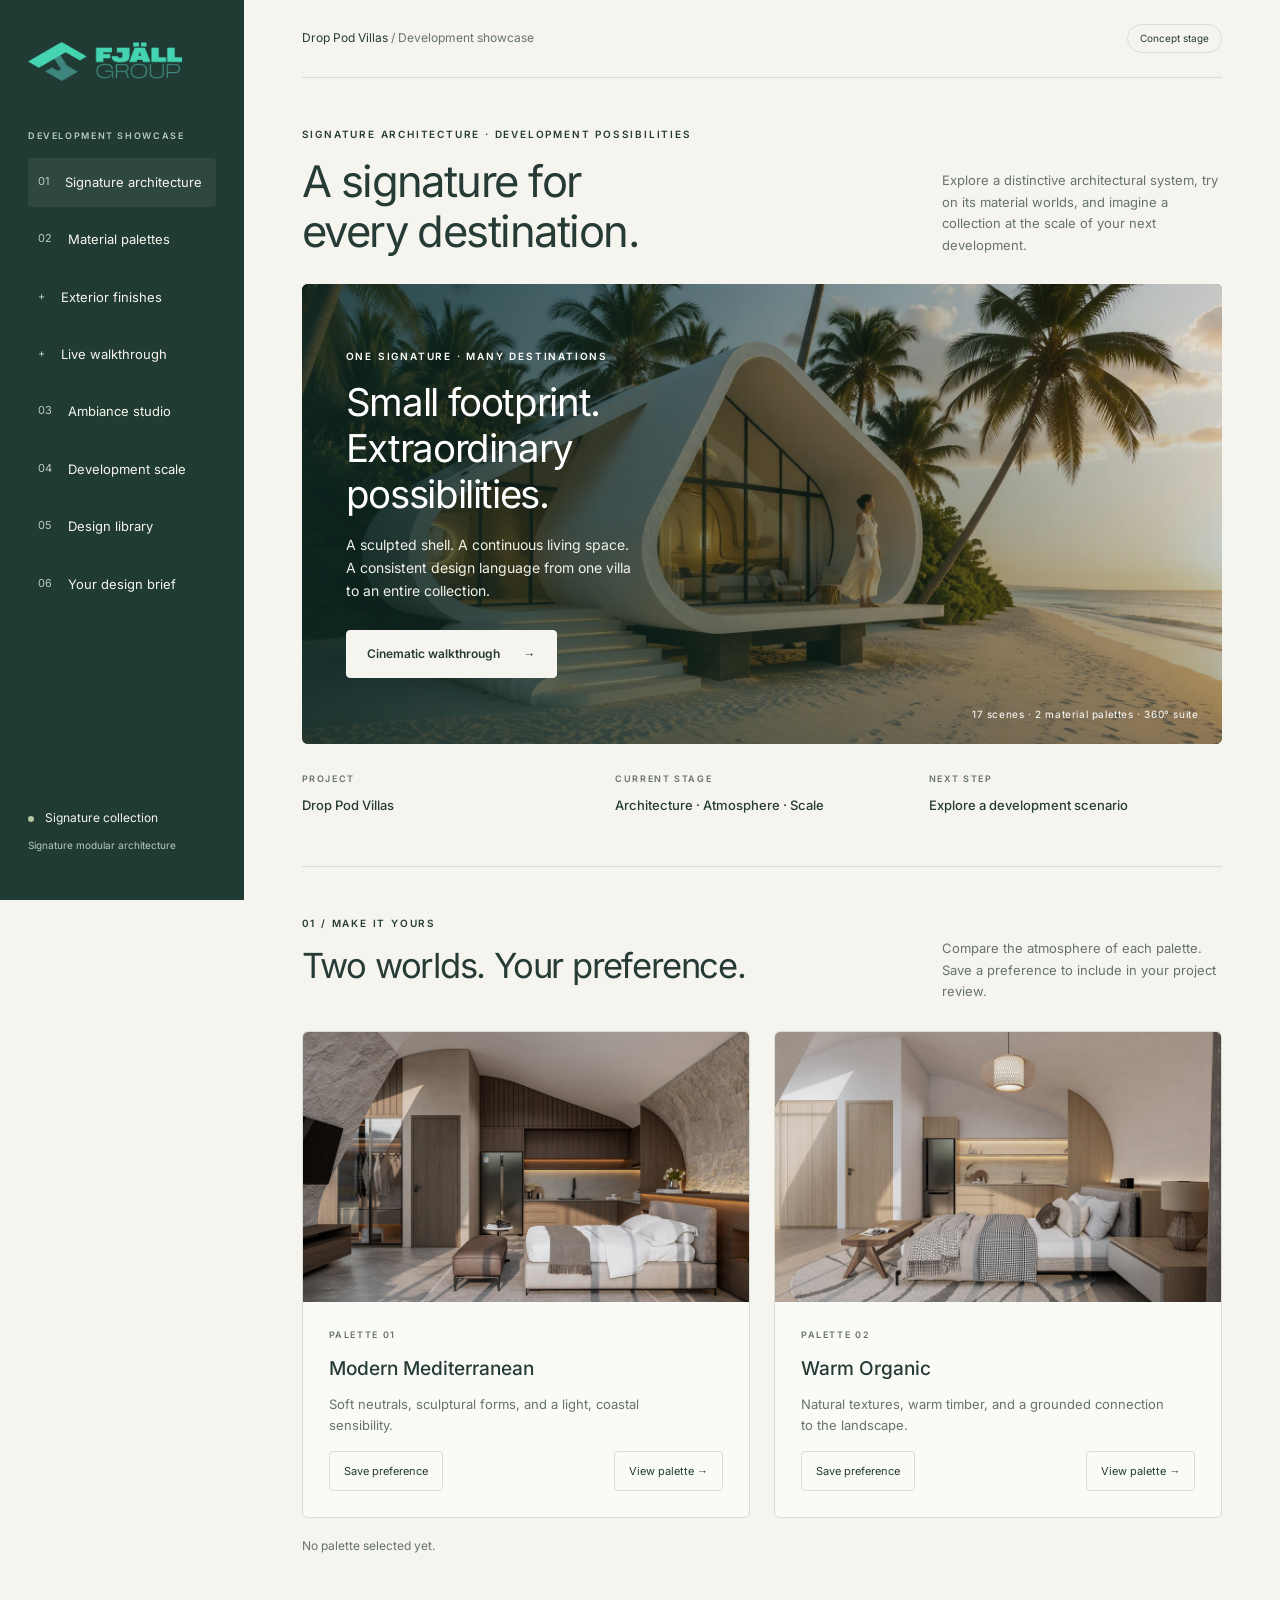
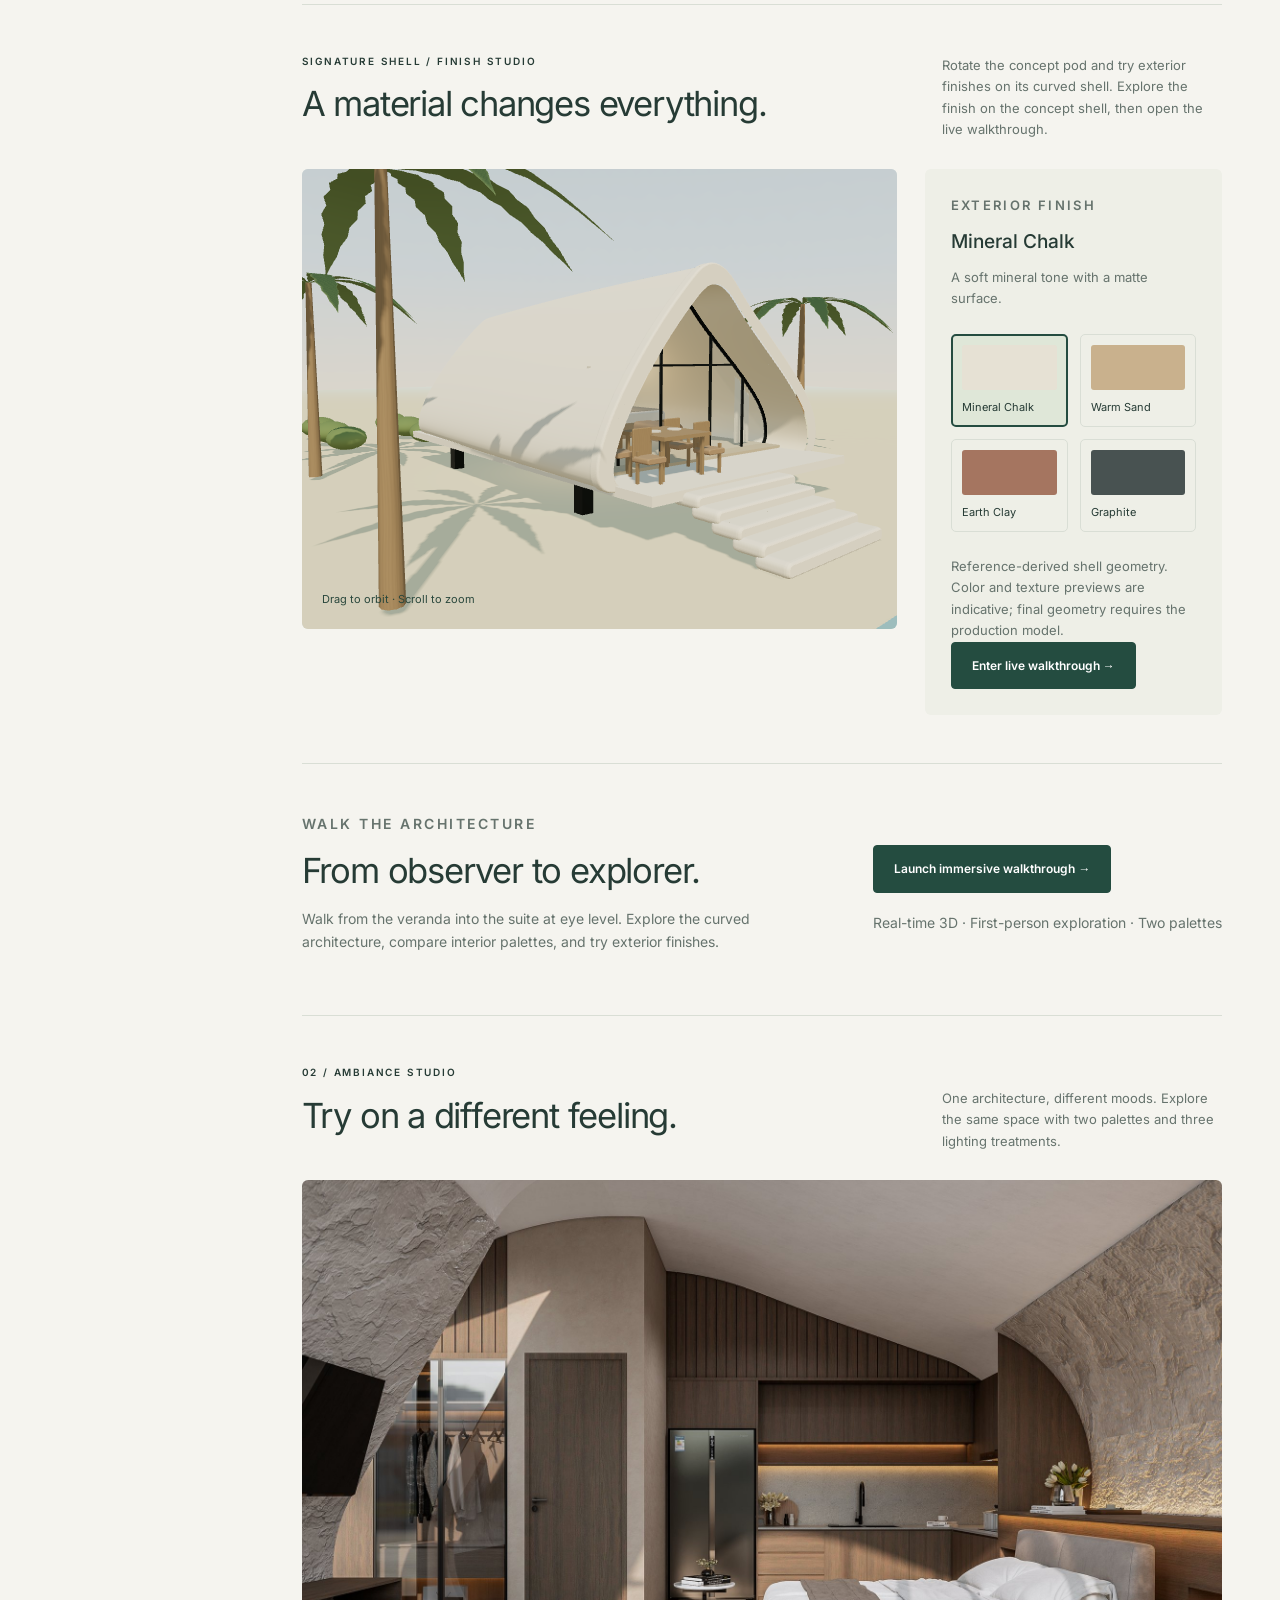
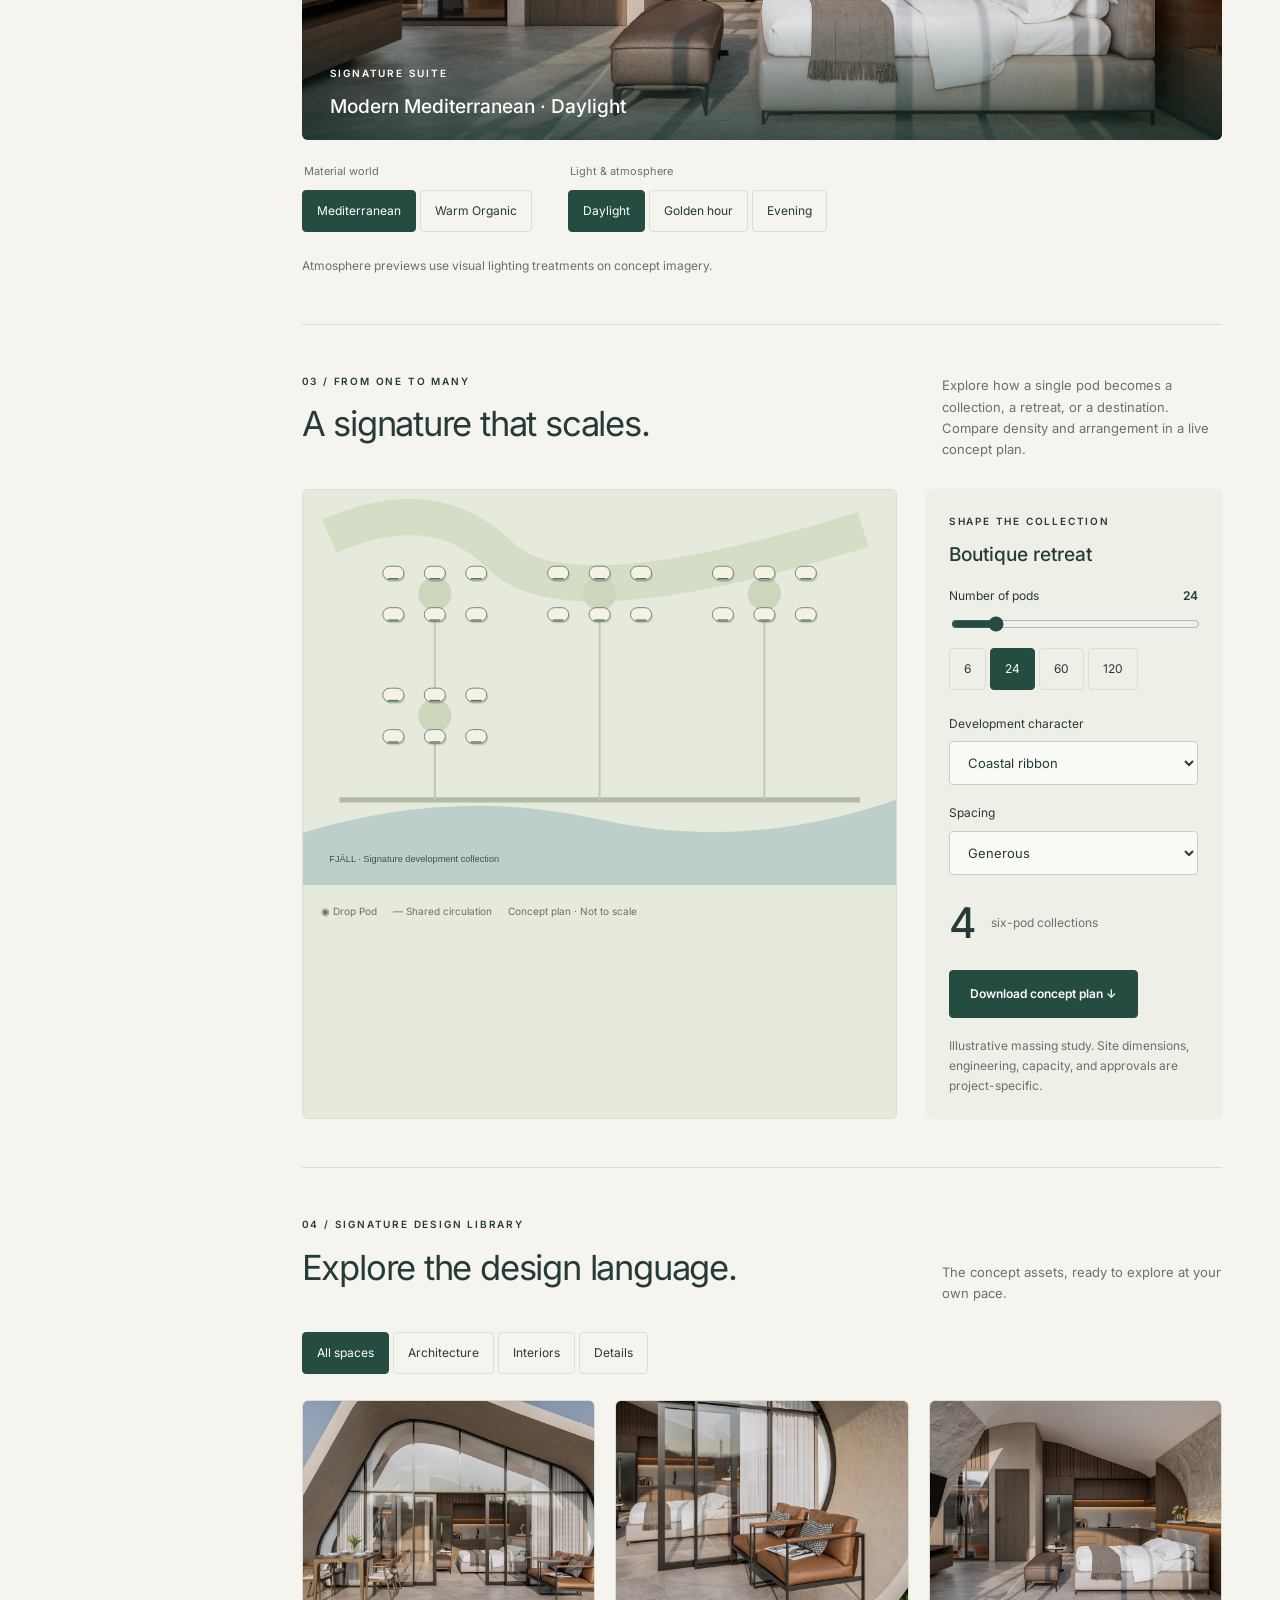
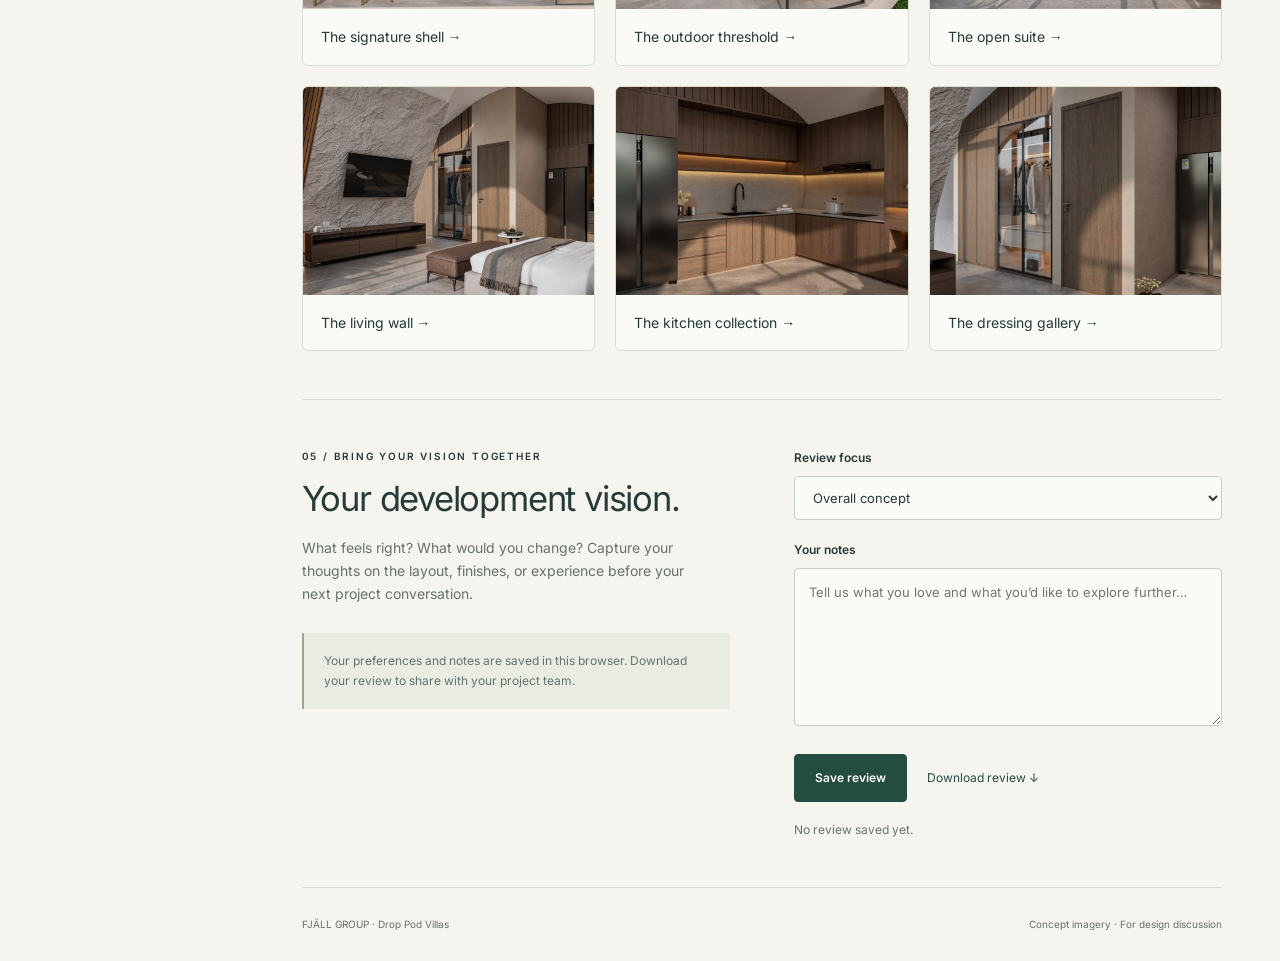
==== commit ea1cc7ac: "Rebuild shared Drop Pod model and WebGL walkthrough" ====
--- a/index.html
+++ b/index.html
@@ -9,7 +9,6 @@
     <script src="scripts/portal.js" defer></script>
     <script src="scripts/showcase.js" defer></script>
     <script type="module" src="scripts/spatial.js"></script>
-    <script src="scripts/rendered-tour.js" defer></script>
   </head>
   <body>
     <aside class="sidebar">
@@ -21,7 +20,7 @@
         <a href="#overview">01 <span>Signature architecture</span></a
         ><a href="#materials">02 <span>Material palettes</span></a
         ><a href="#exterior">+ <span>Exterior finishes</span></a
-        ><a href="#spatial">+ <span>Rendered walkthrough</span></a
+        ><a href="#spatial">+ <span>Live walkthrough</span></a
         ><a href="#ambiance">03 <span>Ambiance studio</span></a
         ><a href="#scale">04 <span>Development scale</span></a
         ><a href="#resources">05 <span>Design library</span></a
@@ -157,8 +156,8 @@
           </div>
           <p>
             Rotate the concept pod and try exterior finishes on its curved
-            shell. Explore the finish on the concept shell, then open the
-            rendered tour.
+            shell. Explore the finish on the concept shell, then open the live
+            walkthrough.
           </p>
         </div>
         <div class="exterior-layout">
@@ -183,11 +182,11 @@
               aria-label="Choose exterior finish"
             ></div>
             <p class="status">
-              Concept finish simulation on a simplified 3D shell. Color and
-              texture are indicative.
+              Reference-derived shell geometry. Color and texture previews are
+              indicative; final geometry requires the production model.
             </p>
             <button class="button" data-open-walk>
-              Enter rendered walkthrough →
+              Enter live walkthrough →
             </button>
           </div>
         </div>
@@ -197,8 +196,9 @@
           <p class="eyebrow">Walk the architecture</p>
           <h2>From observer to explorer.</h2>
           <p>
-            Follow the rendered journey from the veranda into the suite, then
-            explore the spaces and compare the two material worlds.
+            Walk from the veranda into the suite at eye level. Explore the
+            curved architecture, compare interior palettes, and try exterior
+            finishes.
           </p>
         </div>
         <div>
@@ -206,7 +206,7 @@
             Launch immersive walkthrough →
           </button>
           <p class="status">
-            Rendered scenes · Cinematic transitions · Two palettes
+            Real-time 3D · First-person exploration · Two palettes
           </p>
         </div>
       </section>
@@ -407,7 +407,7 @@
     <dialog id="walk-modal" aria-labelledby="walk-title">
       <div class="walk-top">
         <div>
-          <span class="eyebrow">FJÄLL / Rendered architecture tour</span>
+          <span class="eyebrow">FJÄLL / Live architectural experience</span>
           <h2 id="walk-title">Inside the signature.</h2>
         </div>
         <button id="close-walk" aria-label="Exit walkthrough">×</button>
@@ -415,33 +415,40 @@
       <div
         id="walk-viewport"
         tabindex="0"
-        aria-label="Rendered scene walkthrough"
+        aria-label="First-person architectural walkthrough. Use WASD or arrows to move and drag to look."
       ></div>
+      <div class="walk-reticle" aria-hidden="true">+</div>
       <div
         class="tour-scene-nav"
         id="tour-scenes"
         role="group"
-        aria-label="Choose a rendered scene"
+        aria-label="Jump to a viewpoint"
       ></div>
       <div class="walk-bottom">
         <div>
-          <span id="walk-location" role="status">Arrival</span>
-          <p id="tour-hint">
-            Select a scene · Arrow keys to navigate · Escape to exit
-          </p>
+          <span id="walk-location" role="status">Veranda</span>
+          <p>WASD / arrows to move · Drag to look · Escape to exit</p>
         </div>
         <div class="walk-actions">
-          <select id="tour-palette" aria-label="Material palette">
+          <select id="walk-finish" aria-label="Exterior finish"></select
+          ><select id="tour-palette" aria-label="Interior palette">
             <option value="med">Mediterranean</option>
             <option value="wo">Warm Organic</option></select
-          ><button id="tour-prev" aria-label="Previous scene">←</button
-          ><button id="tour-next" aria-label="Next scene">Next space →</button
-          ><button id="tour-play">Pause film</button
-          ><button id="capture-walk">Download scene ↓</button>
+          ><button id="reset-walk">Reset view</button
+          ><button id="capture-walk">Save view ↓</button>
+        </div>
+      </div>
+      <div class="touch-walk" role="group" aria-label="Movement controls">
+        <button data-move="forward" aria-label="Move forward">↑</button>
+        <div>
+          <button data-move="left" aria-label="Move left">←</button
+          ><button data-move="backward" aria-label="Move backward">↓</button
+          ><button data-move="right" aria-label="Move right">→</button>
         </div>
       </div>
       <span class="walk-disclaimer"
-        >Pre-rendered concept imagery · Scene-based exploration</span
+        >Reference-derived architectural study · Geometry and dimensions are
+        indicative</span
       >
     </dialog>
   </body>
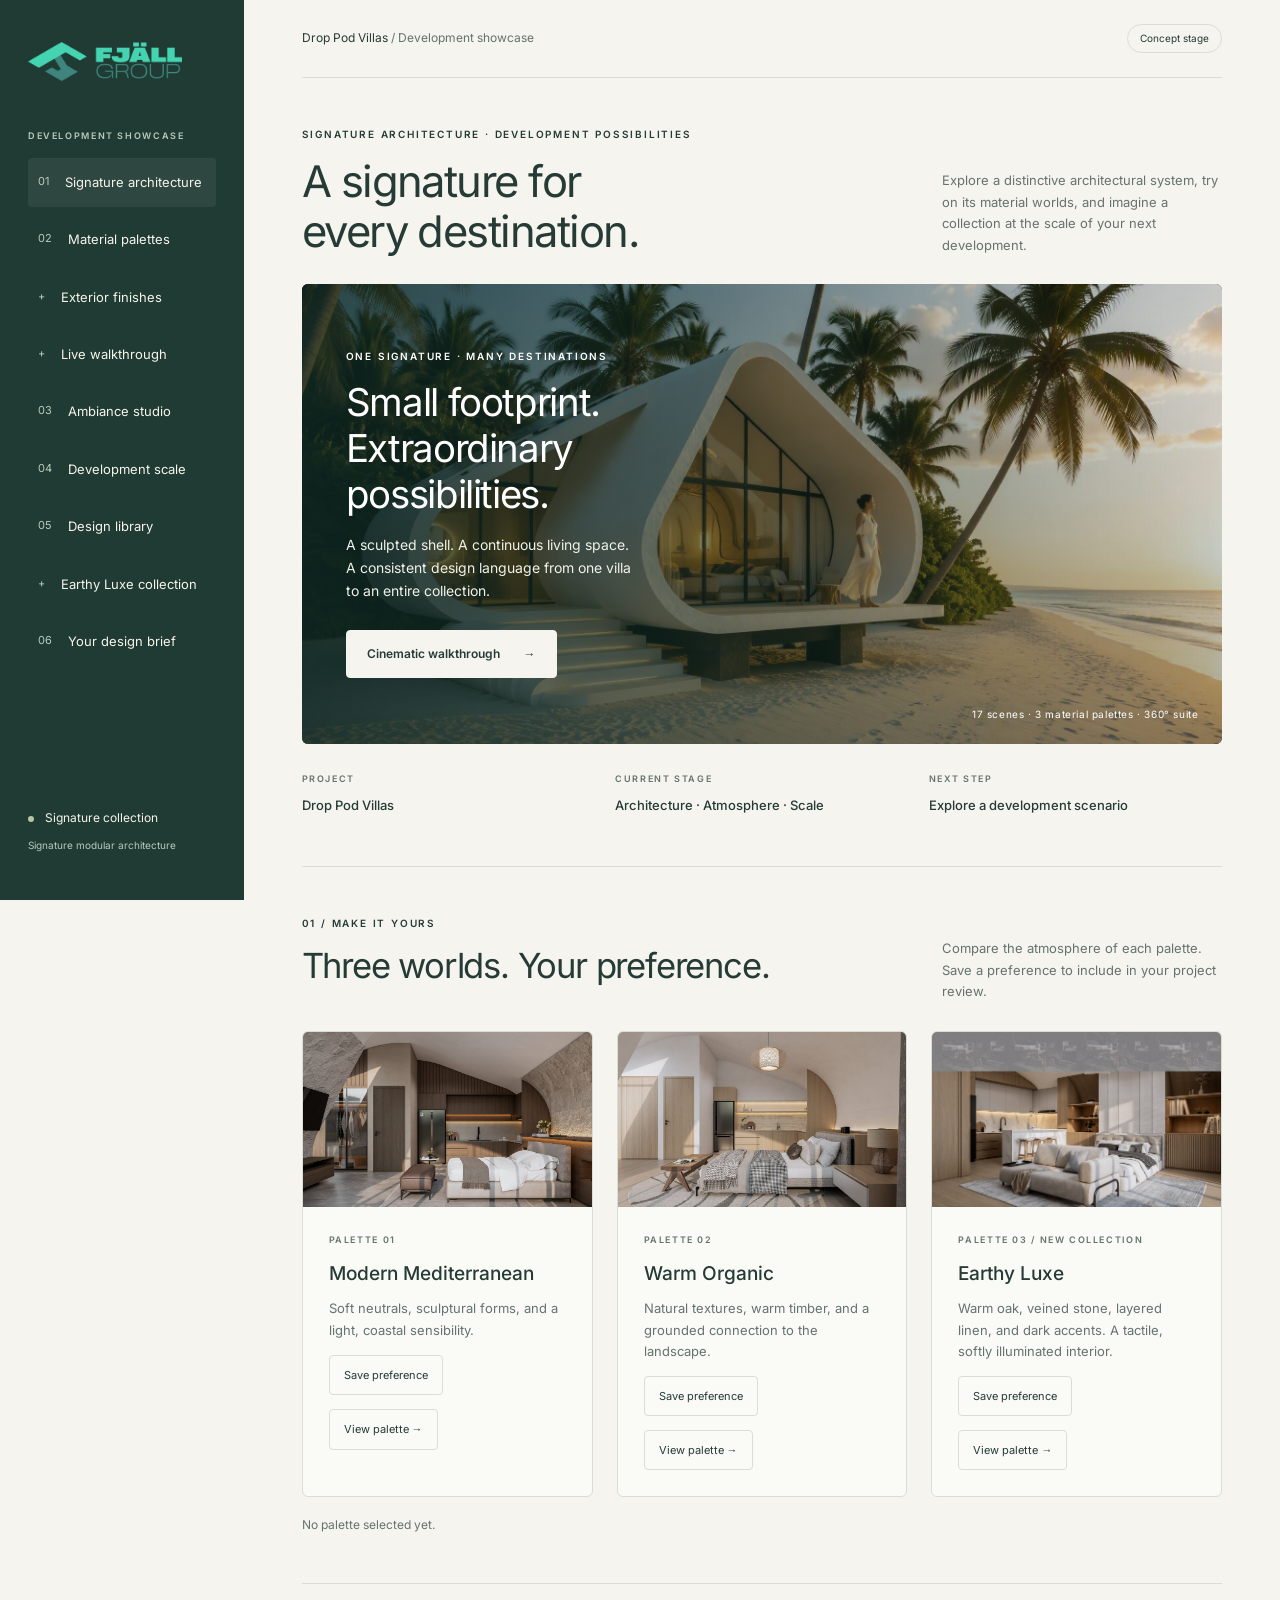
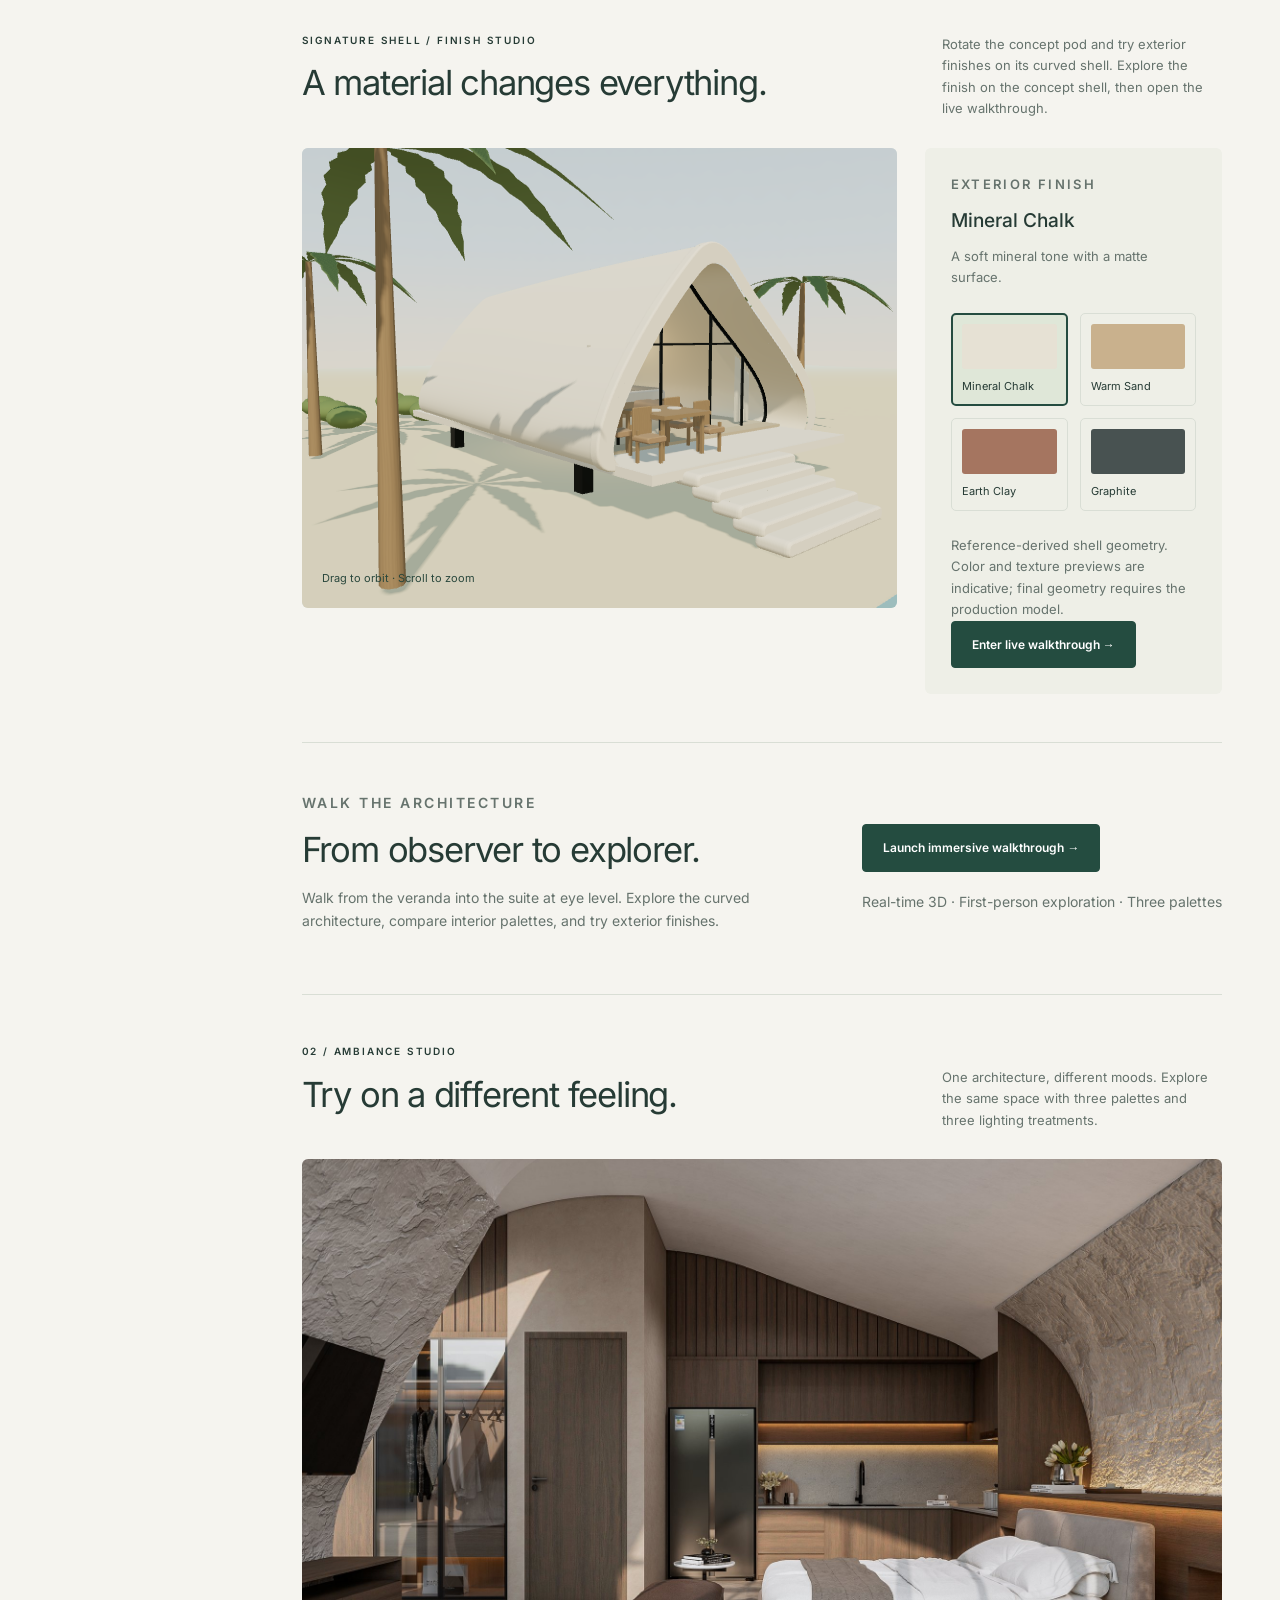
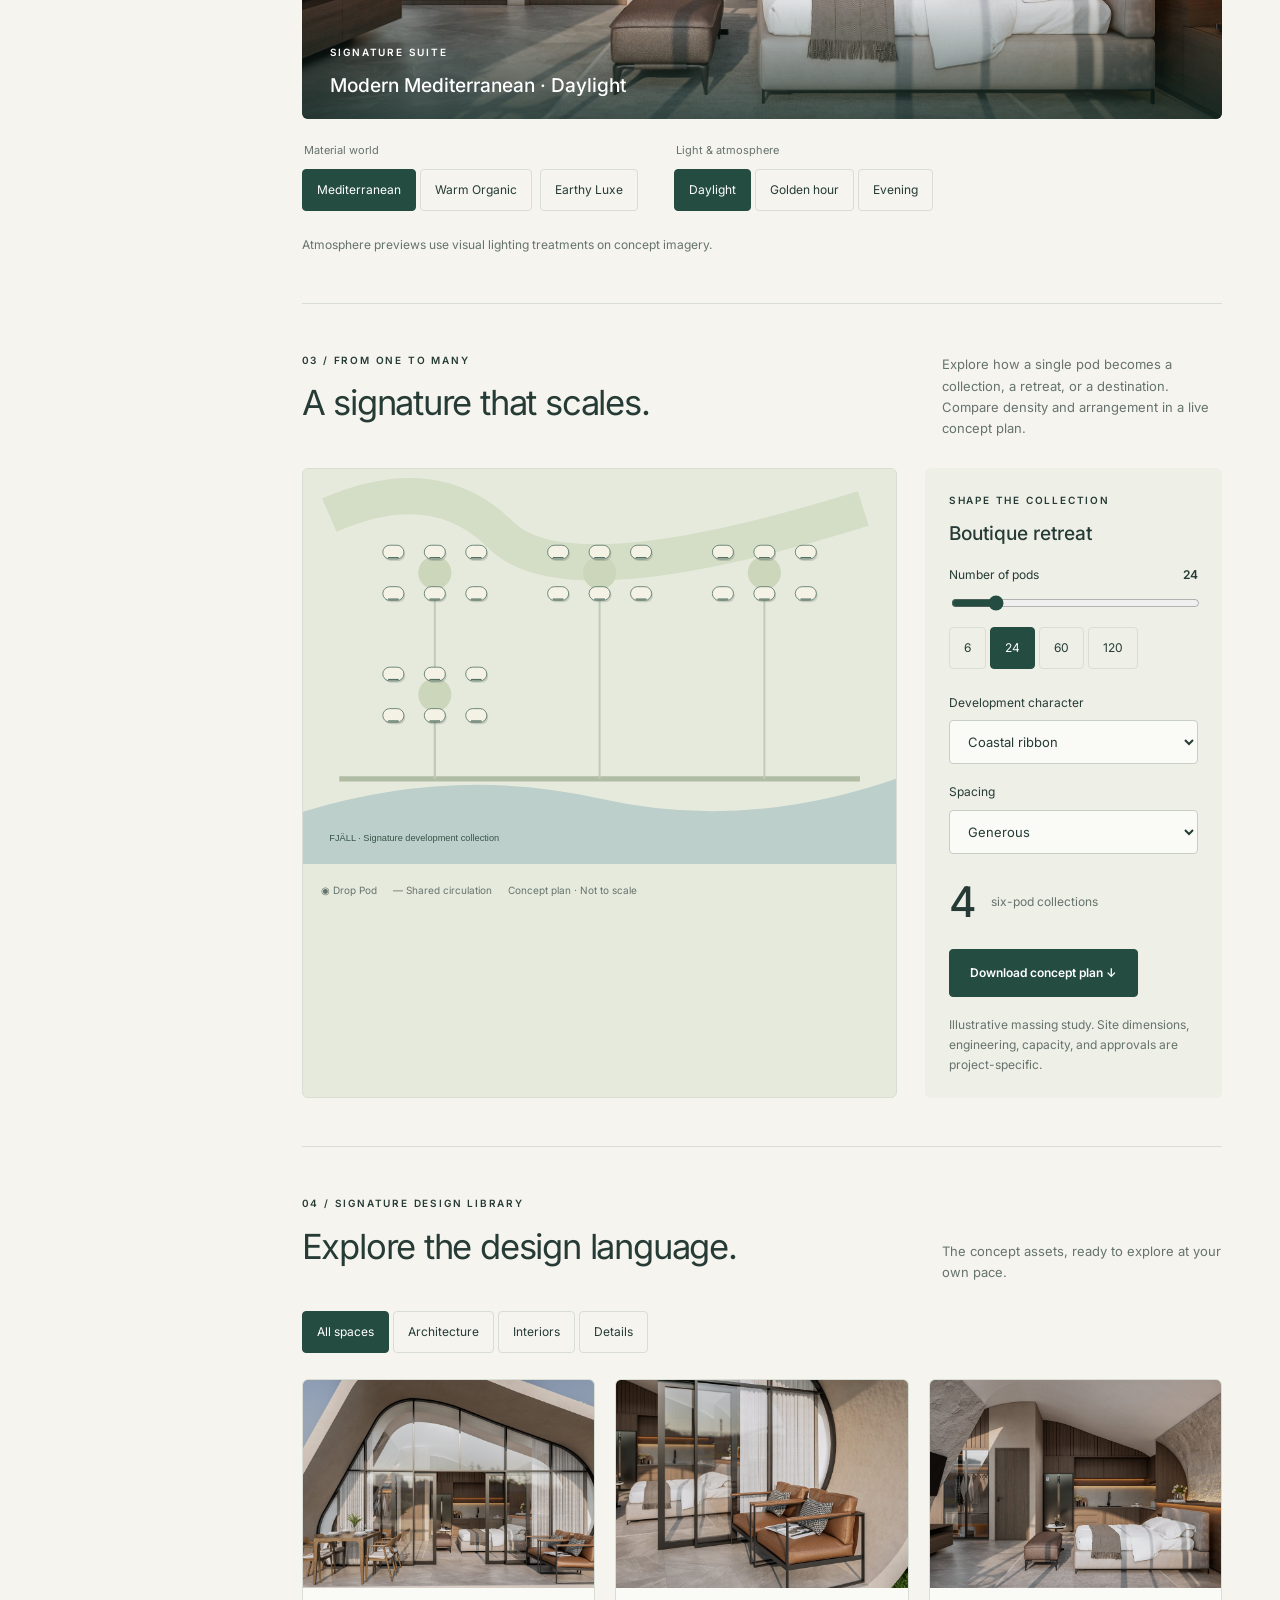
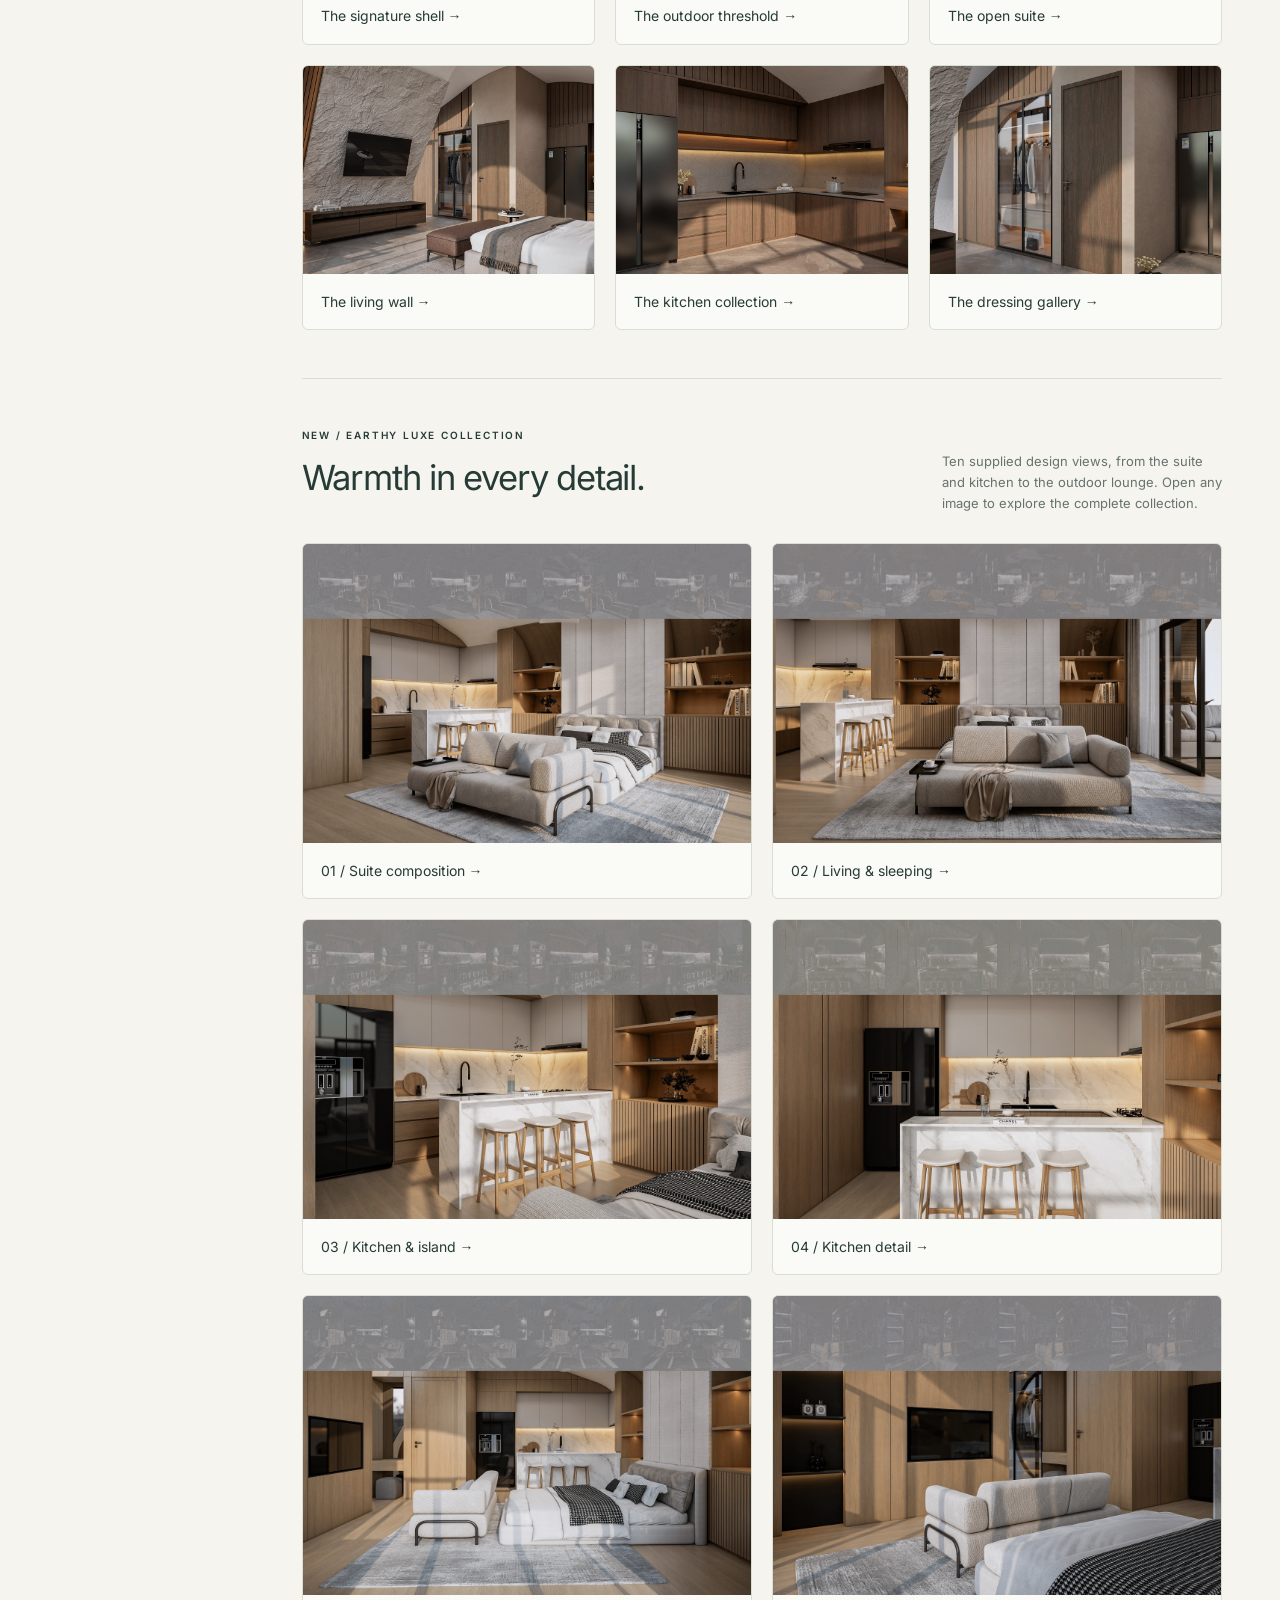
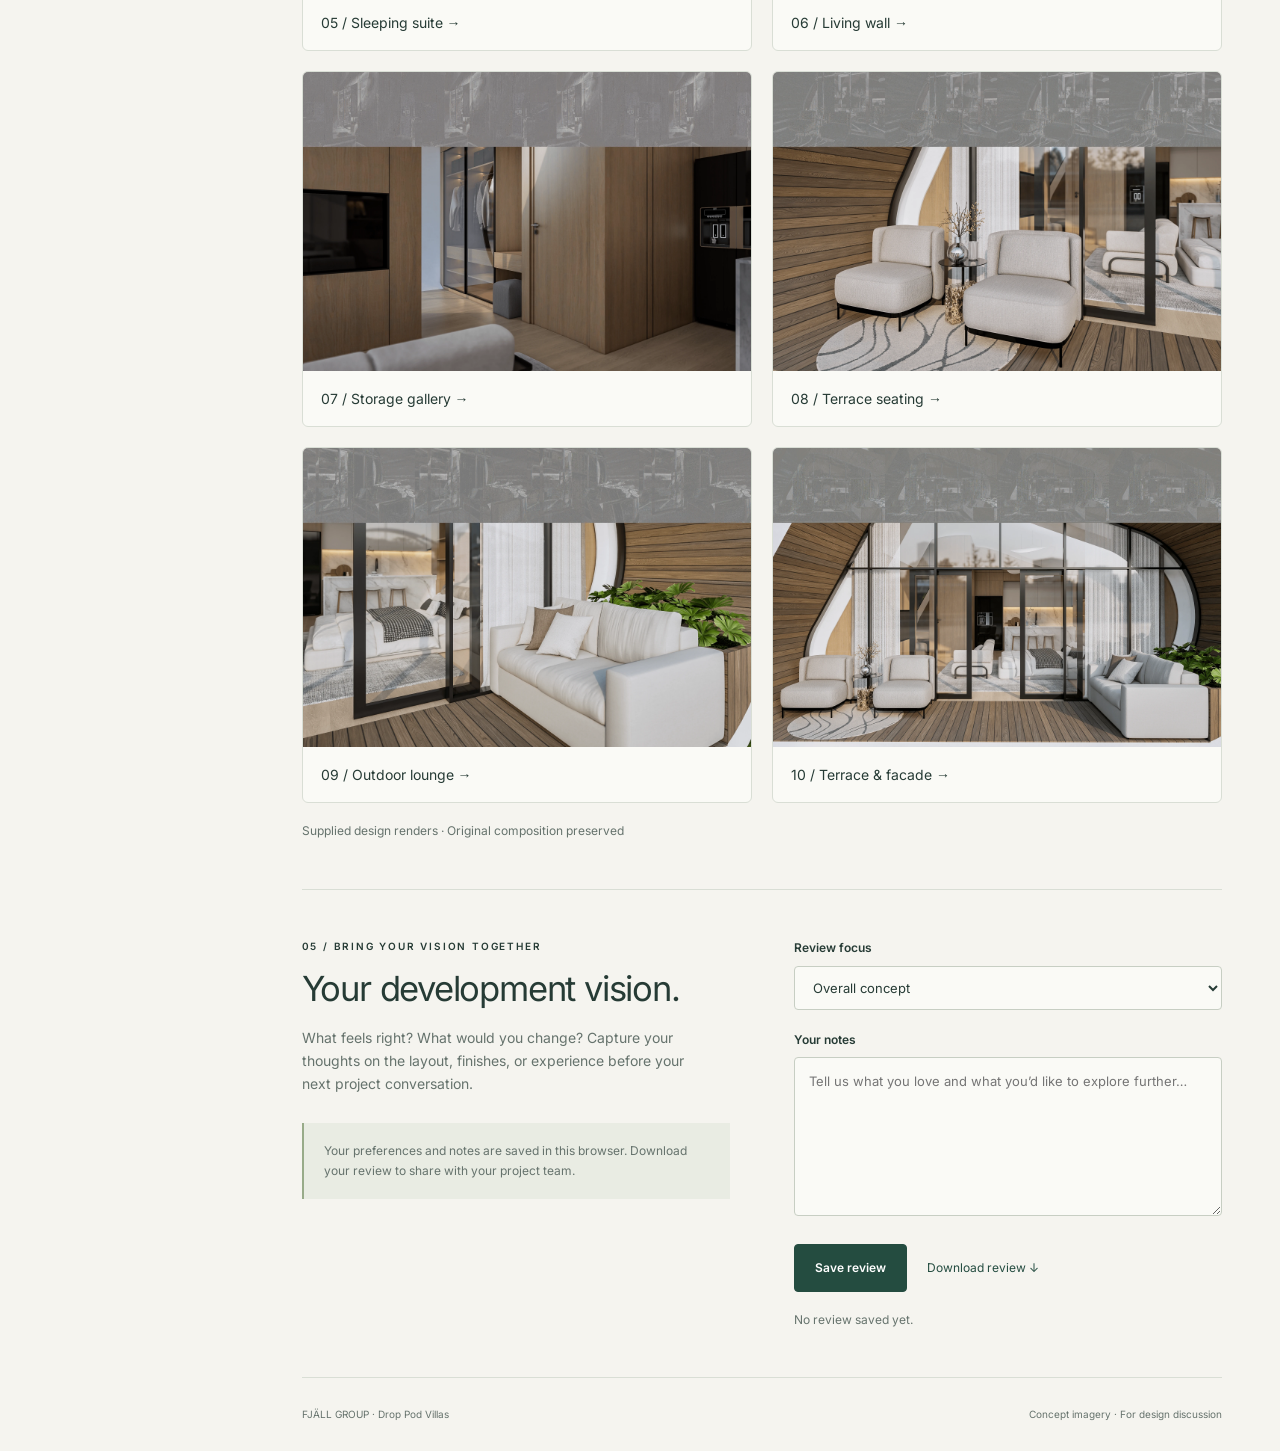
==== commit 0036238d: "Add Earthy Luxe collection across portal and experiences" ====
--- a/index.html
+++ b/index.html
@@ -4,6 +4,7 @@
     <meta charset="utf-8" />
     <meta name="viewport" content="width=device-width, initial-scale=1" />
     <link rel="stylesheet" href="styles/fonts.css" />
+    <script src="scripts/interior-palettes.js" defer></script>
     <title>FJÄLL — Client Portal</title>
     <link rel="stylesheet" href="styles/portal.css" />
     <script src="scripts/portal.js" defer></script>
@@ -24,6 +25,7 @@
         ><a href="#ambiance">03 <span>Ambiance studio</span></a
         ><a href="#scale">04 <span>Development scale</span></a
         ><a href="#resources">05 <span>Design library</span></a
+        ><a href="#earthy-luxe">+ <span>Earthy Luxe collection</span></a
         ><a href="#review">06 <span>Your design brief</span></a>
       </nav>
       <div class="sidebar-bottom">
@@ -70,7 +72,7 @@
             >
           </div>
           <span class="hero-label"
-            >17 scenes · 2 material palettes · 360° suite</span
+            >17 scenes · 3 material palettes · 360° suite</span
           >
         </div>
         <div class="project-strip">
@@ -91,7 +93,7 @@
         <div class="section-heading">
           <div>
             <p class="eyebrow">01 / Make it yours</p>
-            <h2>Two worlds. Your preference.</h2>
+            <h2>Three worlds. Your preference.</h2>
           </div>
           <p>
             Compare the atmosphere of each palette. Save a preference to include
@@ -143,6 +145,28 @@
               </div>
             </div>
           </article>
+          <article class="material-card" data-material="el">
+            <img
+              src="assets/earthy-luxe/v1.webp"
+              alt="Earthy Luxe suite with warm timber, pale stone and layered linen"
+              loading="lazy"
+            />
+            <div class="card-body">
+              <span class="eyebrow">Palette 03 / New collection</span>
+              <h3>Earthy Luxe</h3>
+              <p>
+                Warm oak, veined stone, layered linen, and dark accents. A
+                tactile, softly illuminated interior.
+              </p>
+              <div class="card-actions">
+                <button data-select="el" aria-pressed="false">
+                  Save preference</button
+                ><button class="text-button" data-palette="el">
+                  View palette →
+                </button>
+              </div>
+            </div>
+          </article>
         </div>
         <p id="preference-status" class="status" role="status">
           No palette selected yet.
@@ -206,7 +230,7 @@
             Launch immersive walkthrough →
           </button>
           <p class="status">
-            Real-time 3D · First-person exploration · Two palettes
+            Real-time 3D · First-person exploration · Three palettes
           </p>
         </div>
       </section>
@@ -217,7 +241,7 @@
             <h2>Try on a different feeling.</h2>
           </div>
           <p>
-            One architecture, different moods. Explore the same space with two
+            One architecture, different moods. Explore the same space with three
             palettes and three lighting treatments.
           </p>
         </div>
@@ -243,6 +267,9 @@
               aria-pressed="false"
             >
               Warm Organic
+            </button>
+            <button type="button" data-studio-palette="el" aria-pressed="false">
+              Earthy Luxe
             </button>
           </fieldset>
           <fieldset>
@@ -350,6 +377,22 @@
           ><button data-filter="detail" aria-pressed="false">Details</button>
         </div>
         <div id="design-library" class="design-library"></div>
+      </section>
+      <section id="earthy-luxe" class="section">
+        <div class="section-heading">
+          <div>
+            <p class="eyebrow">New / Earthy Luxe collection</p>
+            <h2>Warmth in every detail.</h2>
+          </div>
+          <p>
+            Ten supplied design views, from the suite and kitchen to the outdoor
+            lounge. Open any image to explore the complete collection.
+          </p>
+        </div>
+        <div id="earthy-luxe-gallery" class="design-library"></div>
+        <p class="status">
+          Supplied design renders · Original composition preserved
+        </p>
       </section>
       <section id="review" class="section review-grid">
         <div>
@@ -433,7 +476,8 @@
           <select id="walk-finish" aria-label="Exterior finish"></select
           ><select id="tour-palette" aria-label="Interior palette">
             <option value="med">Mediterranean</option>
-            <option value="wo">Warm Organic</option></select
+            <option value="wo">Warm Organic</option>
+            <option value="el">Earthy Luxe</option></select
           ><button id="reset-walk">Reset view</button
           ><button id="capture-walk">Save view ↓</button>
         </div>
--- a/styles/portal.css
+++ b/styles/portal.css
@@ -1051,3 +1051,26 @@
     animation: none;
   }
 }
+/* Three interior worlds and the supplied Earthy Luxe references. */
+@media (min-width: 1200px) {
+  .material-grid {
+    grid-template-columns: repeat(3, minmax(0, 1fr));
+  }
+}
+#earthy-luxe-gallery {
+  grid-template-columns: repeat(2, minmax(0, 1fr));
+}
+#earthy-luxe-gallery img {
+  aspect-ratio: 1.5;
+  object-fit: contain;
+  background: #e9e5df;
+}
+@media (max-width: 760px) {
+  #earthy-luxe-gallery {
+    grid-template-columns: 1fr;
+  }
+}
+#modal-content:has(#el-next) > img {
+  max-height: 60vh;
+  object-fit: contain;
+}
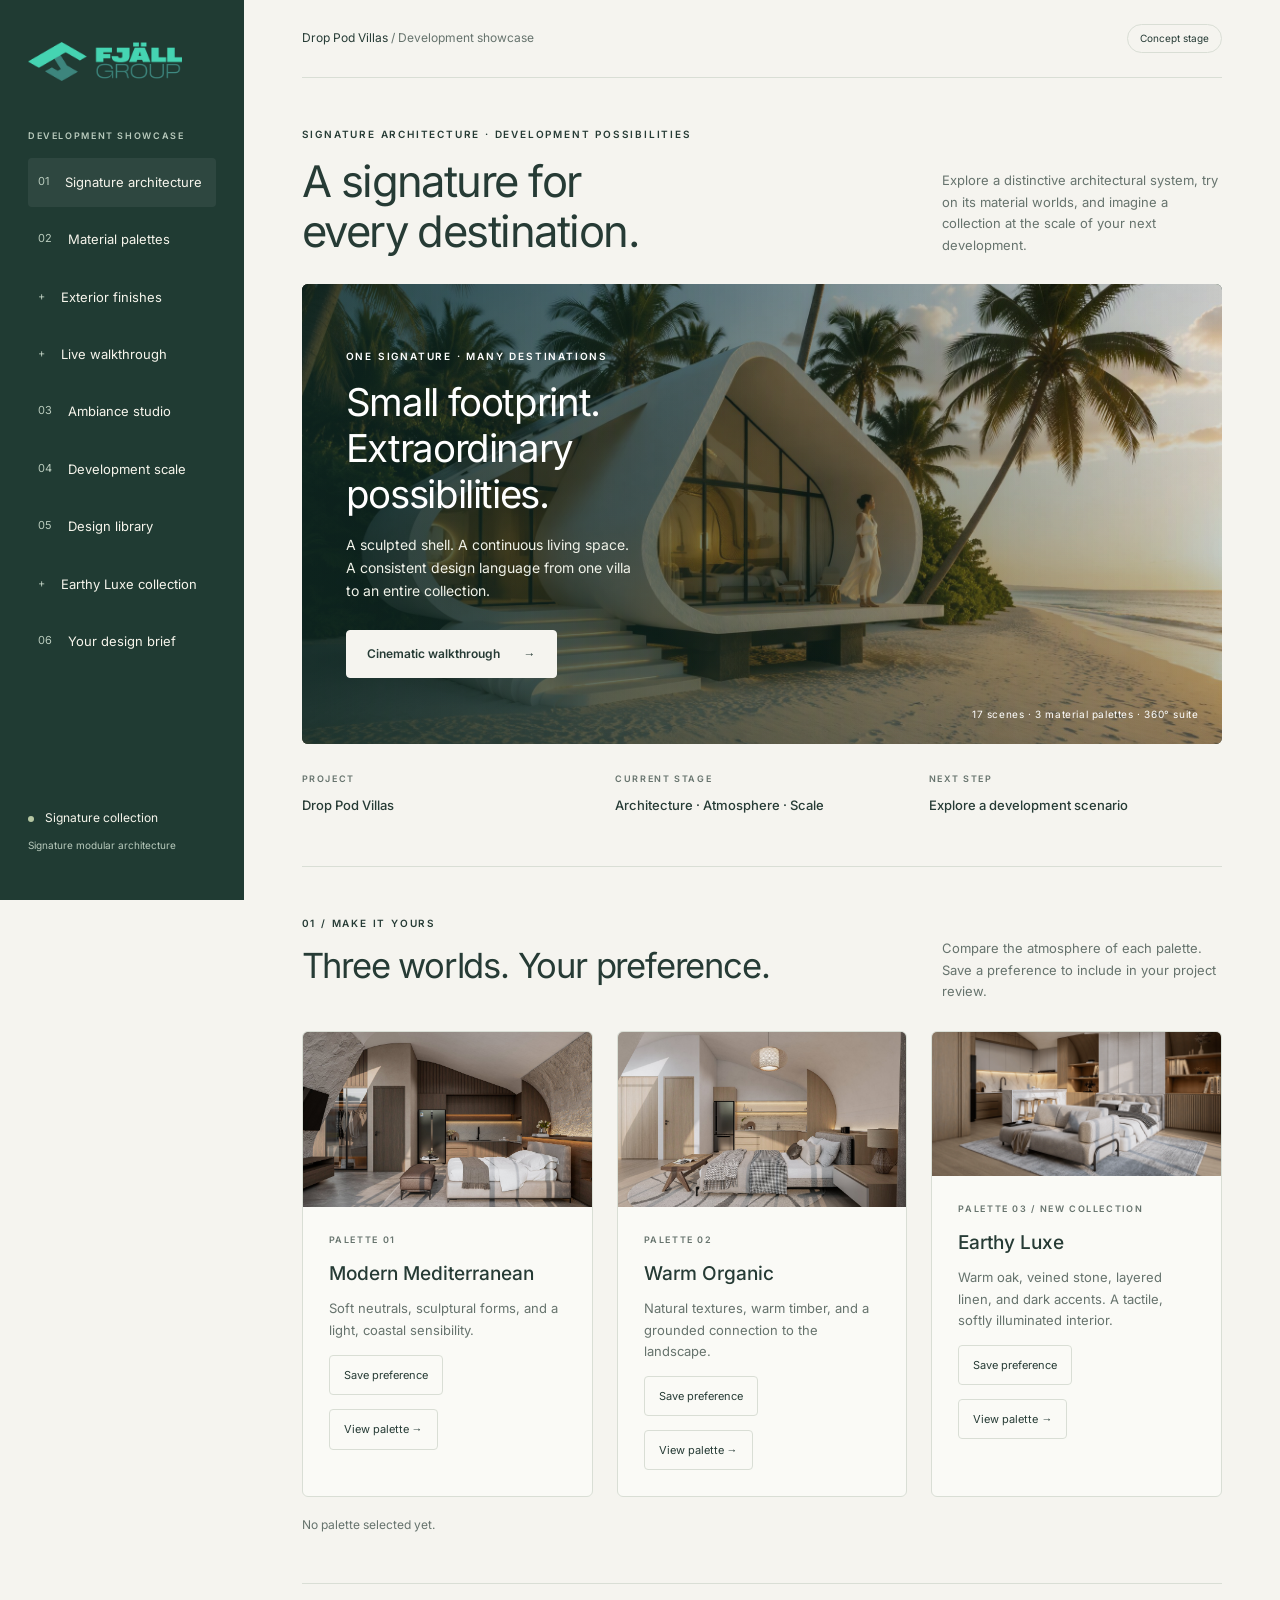
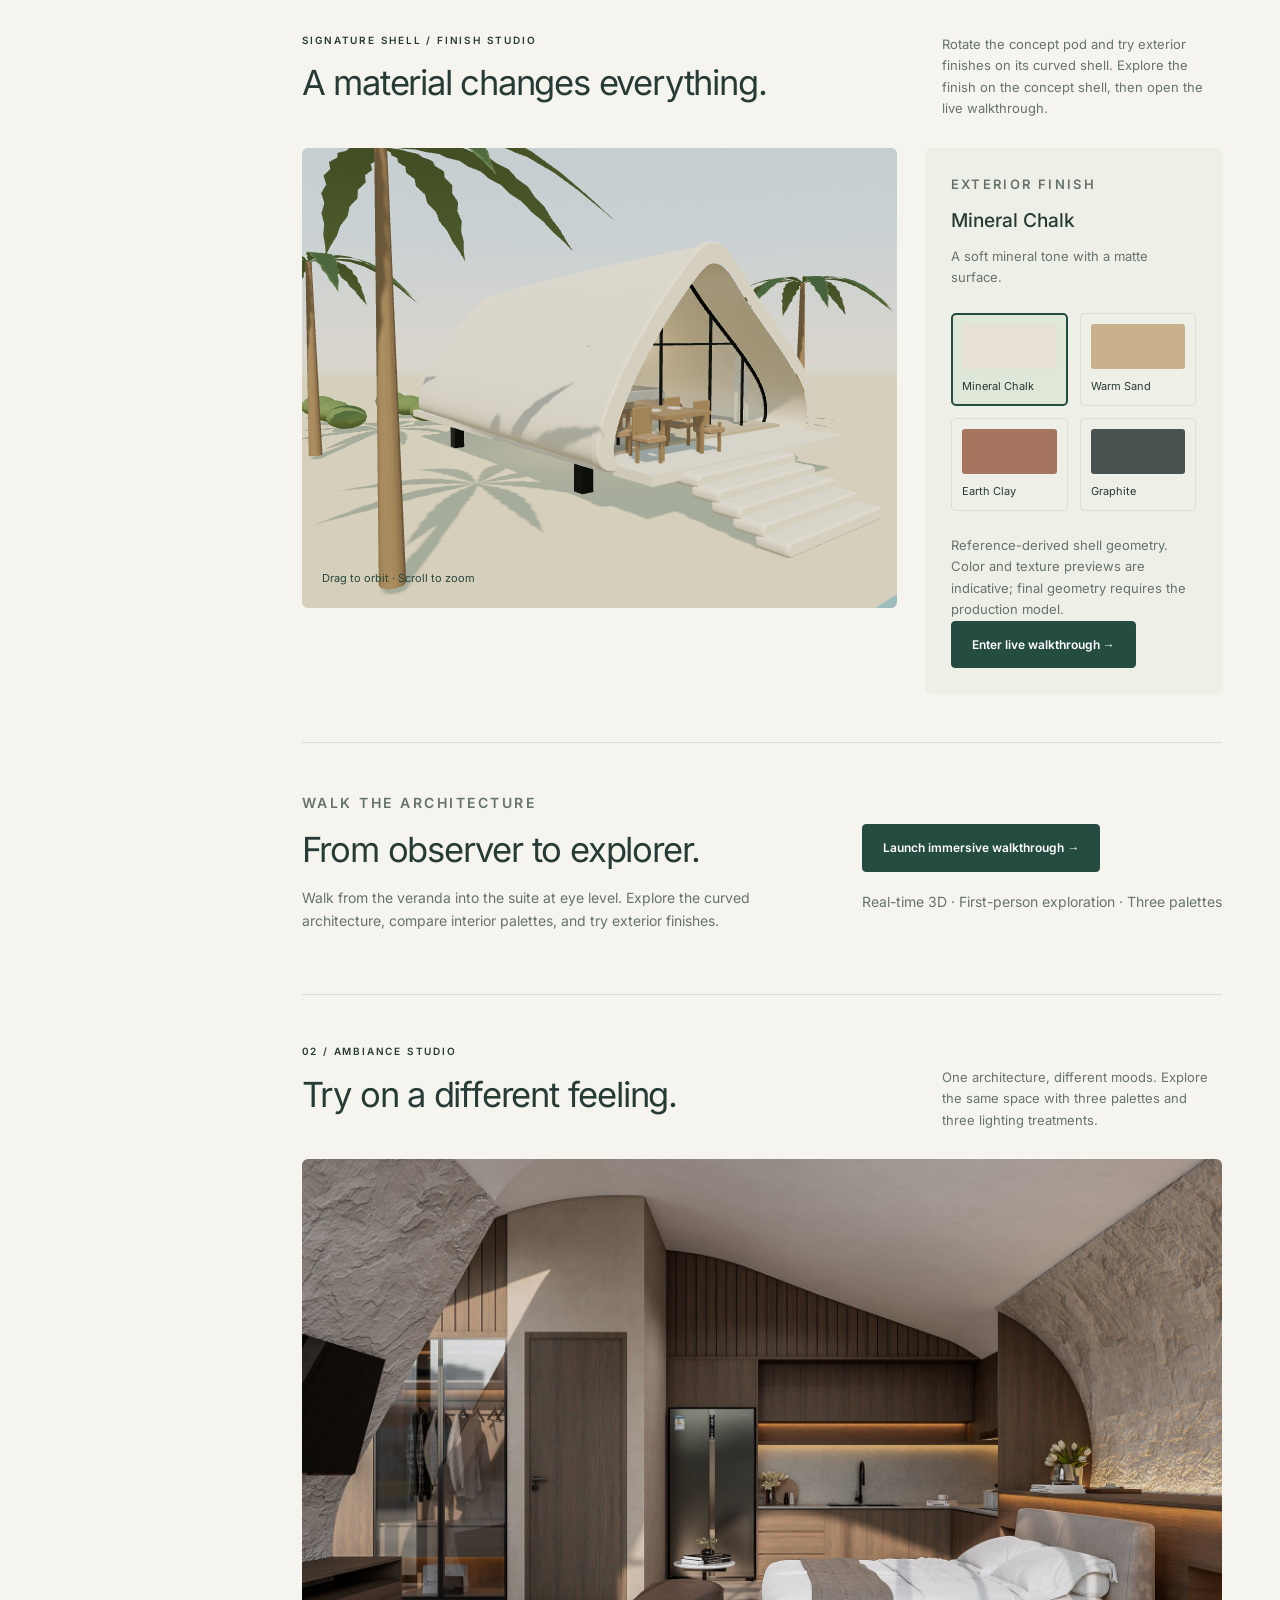
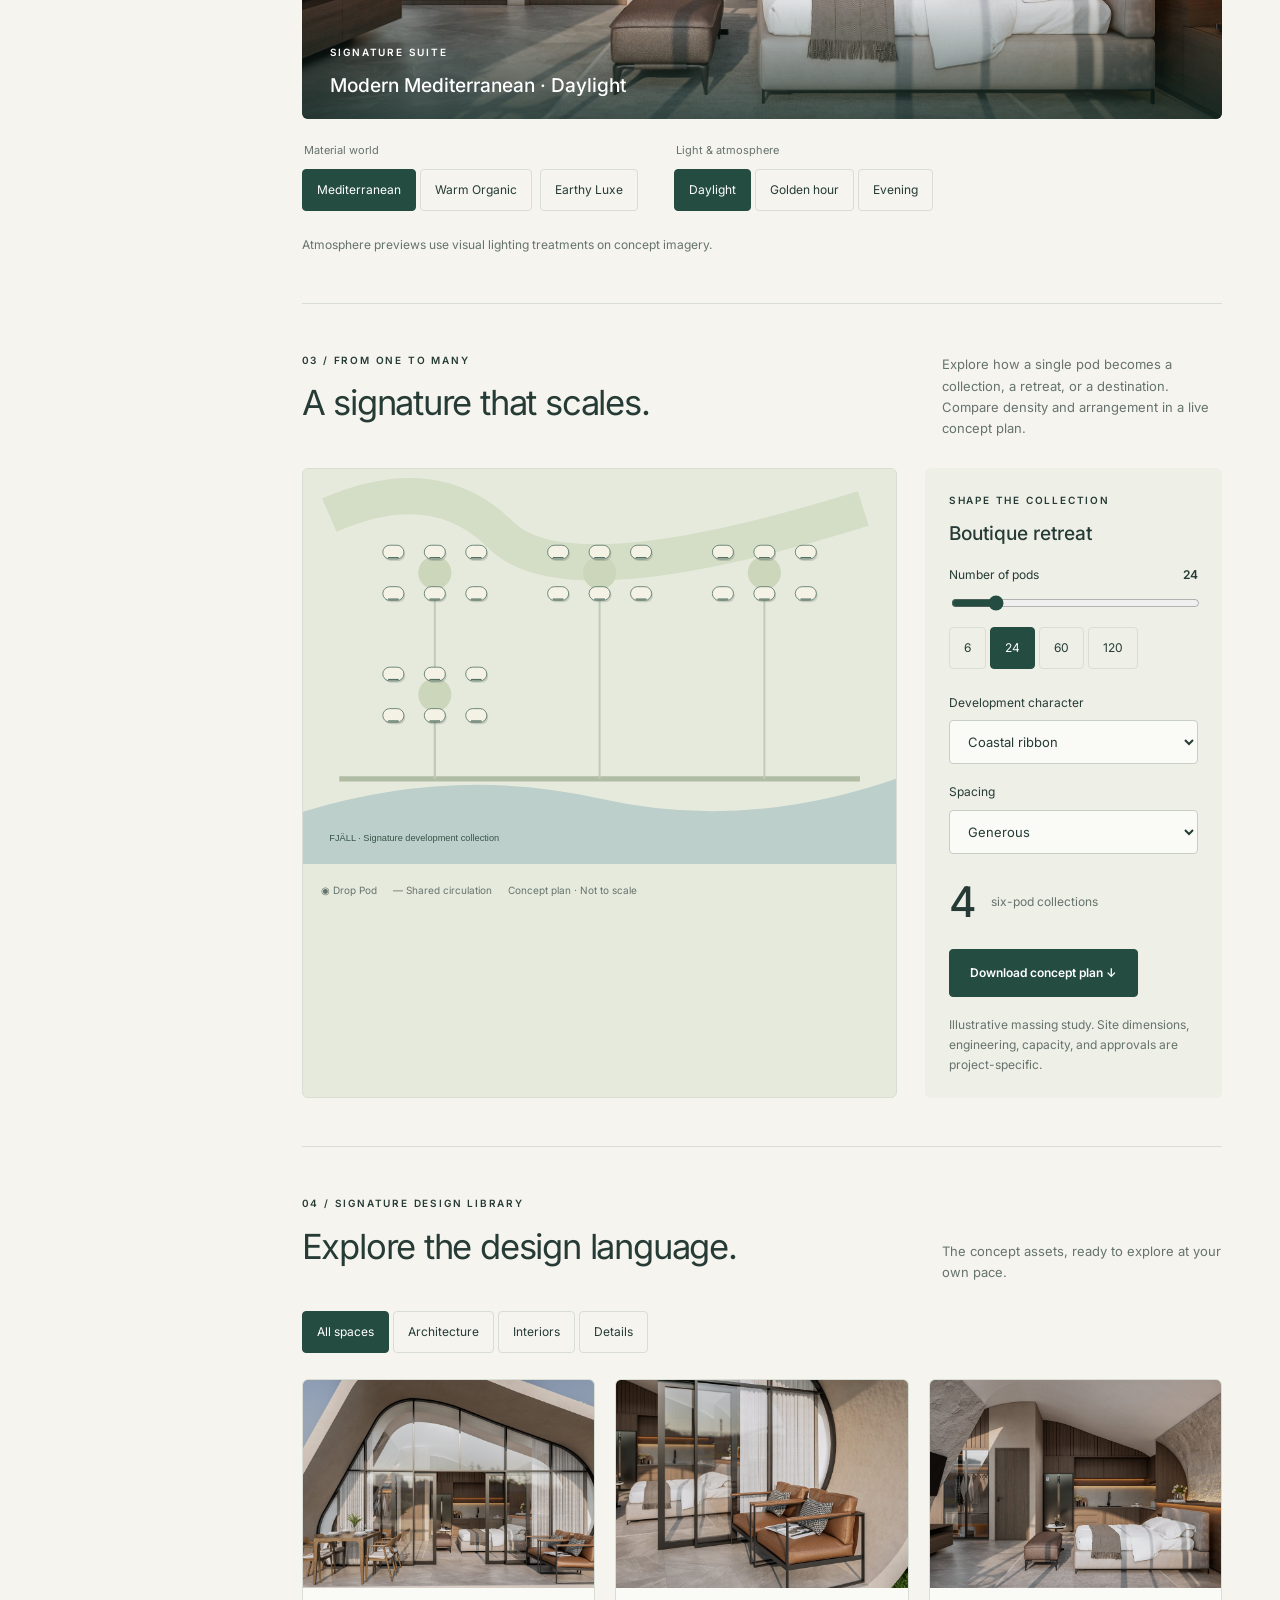
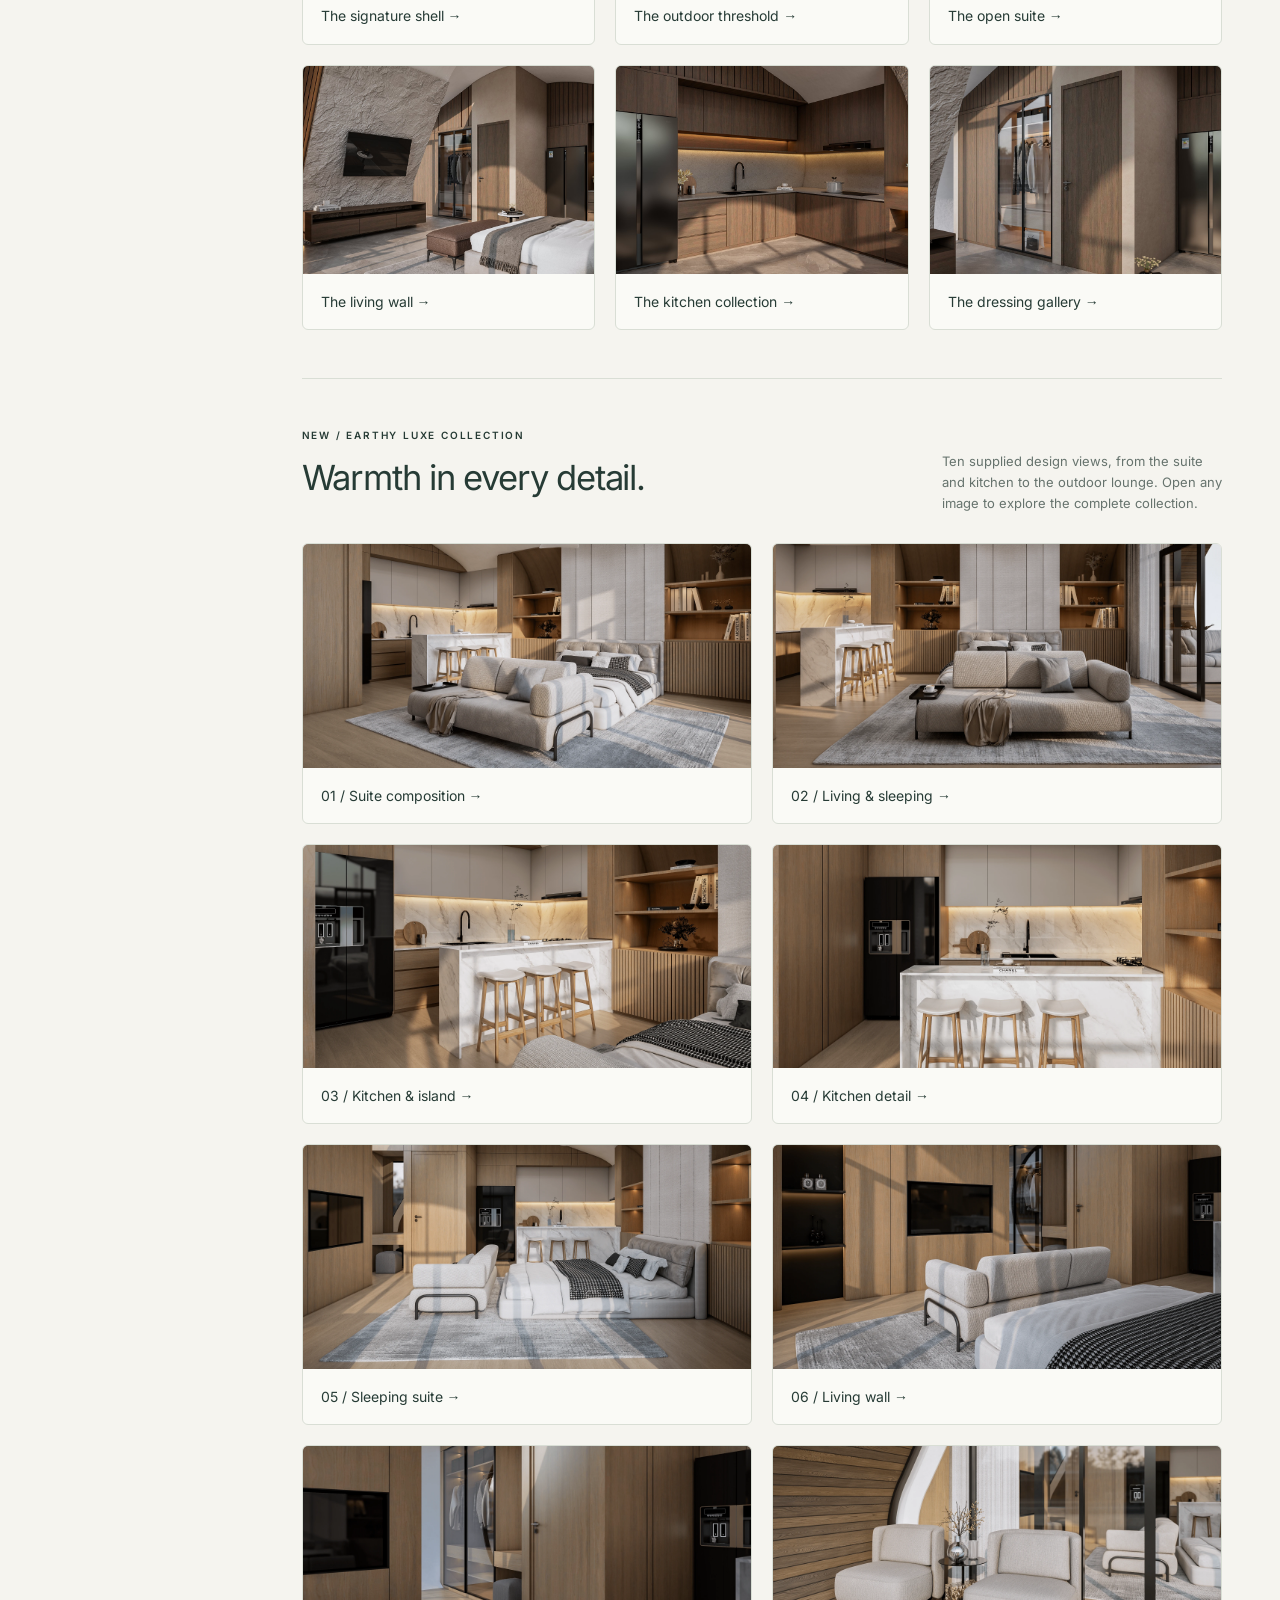
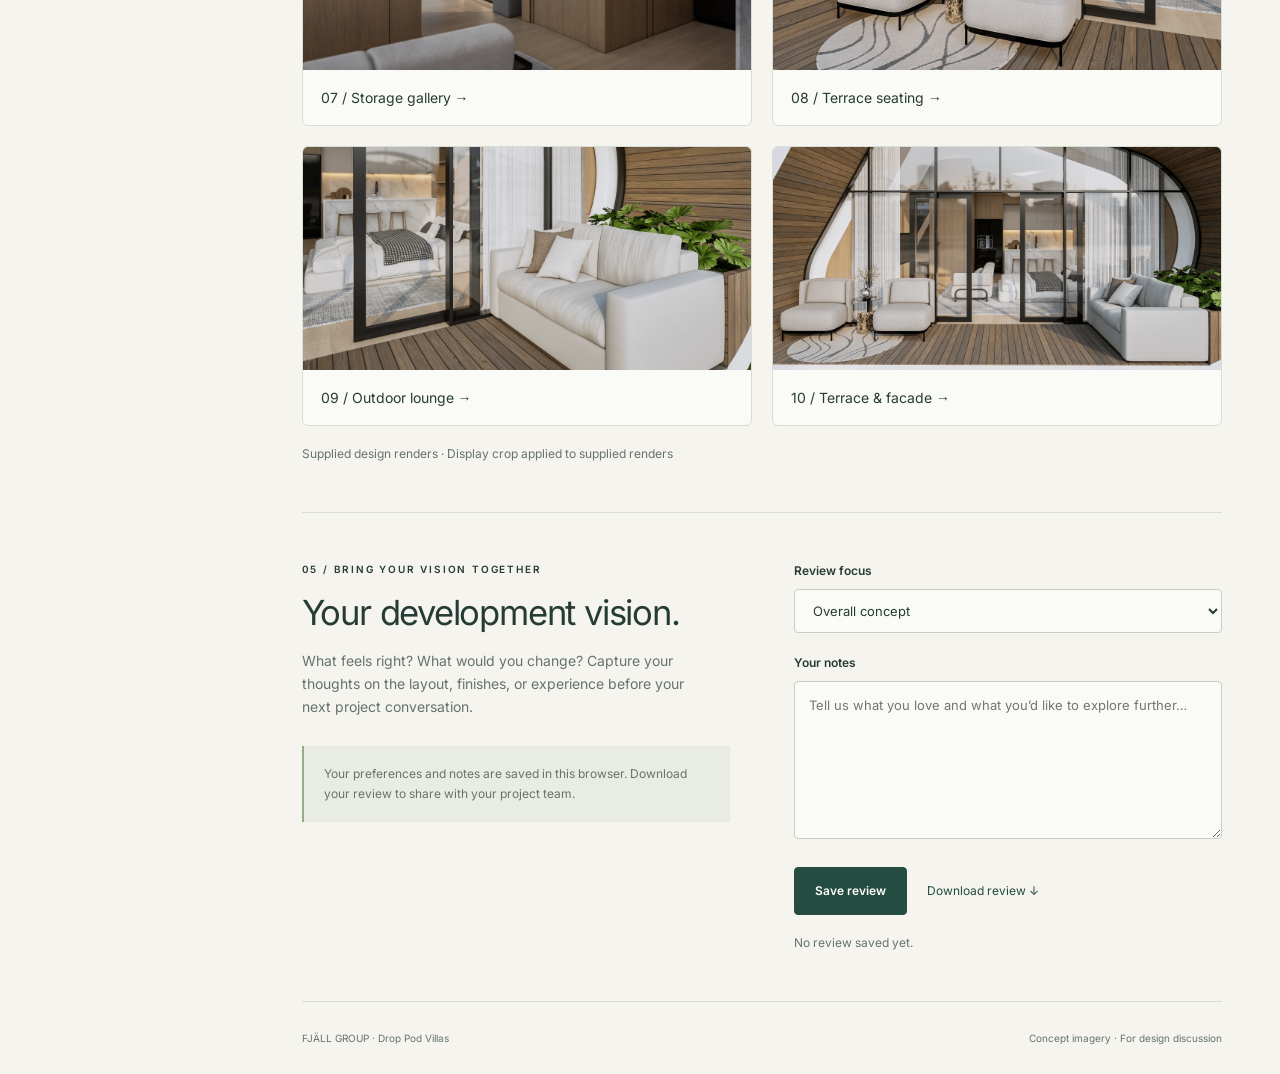
==== commit 52db5a94: "Hide corrupted strip in Earthy Luxe image displays" ====
--- a/index.html
+++ b/index.html
@@ -4,6 +4,7 @@
     <meta charset="utf-8" />
     <meta name="viewport" content="width=device-width, initial-scale=1" />
     <link rel="stylesheet" href="styles/fonts.css" />
+    <link rel="stylesheet" href="styles/earthy-crop.css" />
     <script src="scripts/interior-palettes.js" defer></script>
     <title>FJÄLL — Client Portal</title>
     <link rel="stylesheet" href="styles/portal.css" />
@@ -391,7 +392,7 @@
         </div>
         <div id="earthy-luxe-gallery" class="design-library"></div>
         <p class="status">
-          Supplied design renders · Original composition preserved
+          Supplied design renders · Display crop applied to supplied renders
         </p>
       </section>
       <section id="review" class="section review-grid">
--- a/styles/earthy-crop.css
+++ b/styles/earthy-crop.css
@@ -0,0 +1,41 @@
+/* The damaged band ends at 25%; a small guard excludes compression edge noise. */
+.earthy-image-crop {
+  position: relative;
+  display: block;
+  overflow: hidden;
+  width: 100%;
+  aspect-ratio: 2.00535;
+  background: #e9e5df;
+}
+.earthy-image-crop > img {
+  position: absolute !important;
+  inset: auto !important;
+  left: 0 !important;
+  top: -33.68984% !important;
+  display: block;
+  width: 100% !important;
+  height: 133.68984% !important;
+  max-height: none !important;
+  aspect-ratio: auto !important;
+  object-fit: fill !important;
+  margin: 0 !important;
+  transform: none !important;
+}
+.material-card > .earthy-image-crop {
+  aspect-ratio: 2.00535;
+}
+#modal-content > .earthy-image-crop {
+  width: min(100%, 120vh);
+  margin: 20px auto;
+  border-radius: 4px;
+}
+/* Center and cover the stage with the valid part of the source render. */
+.scene .earthy-image-crop {
+  position: absolute;
+  width: max(100%, 200.535vh);
+  min-height: 100%;
+  top: 50%;
+  left: 50%;
+  transform: translate(-50%, -50%);
+  background: transparent;
+}
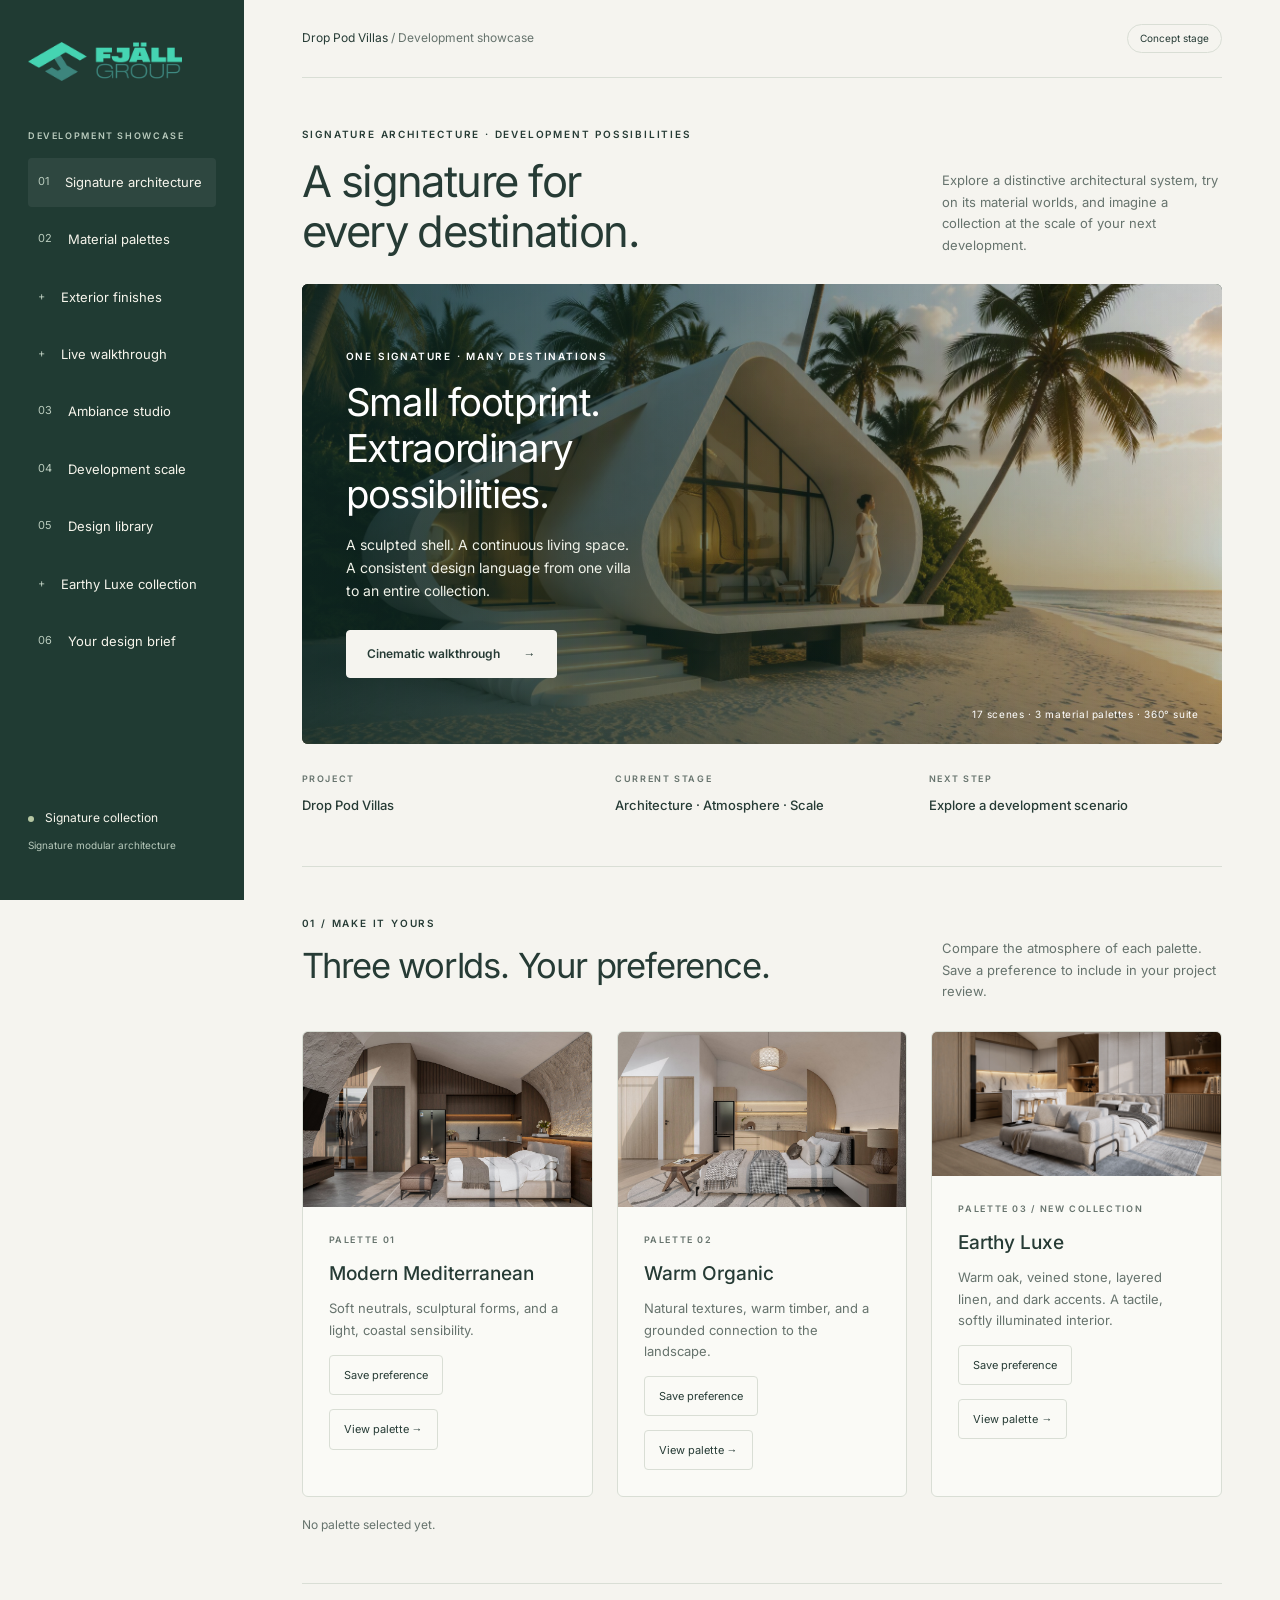
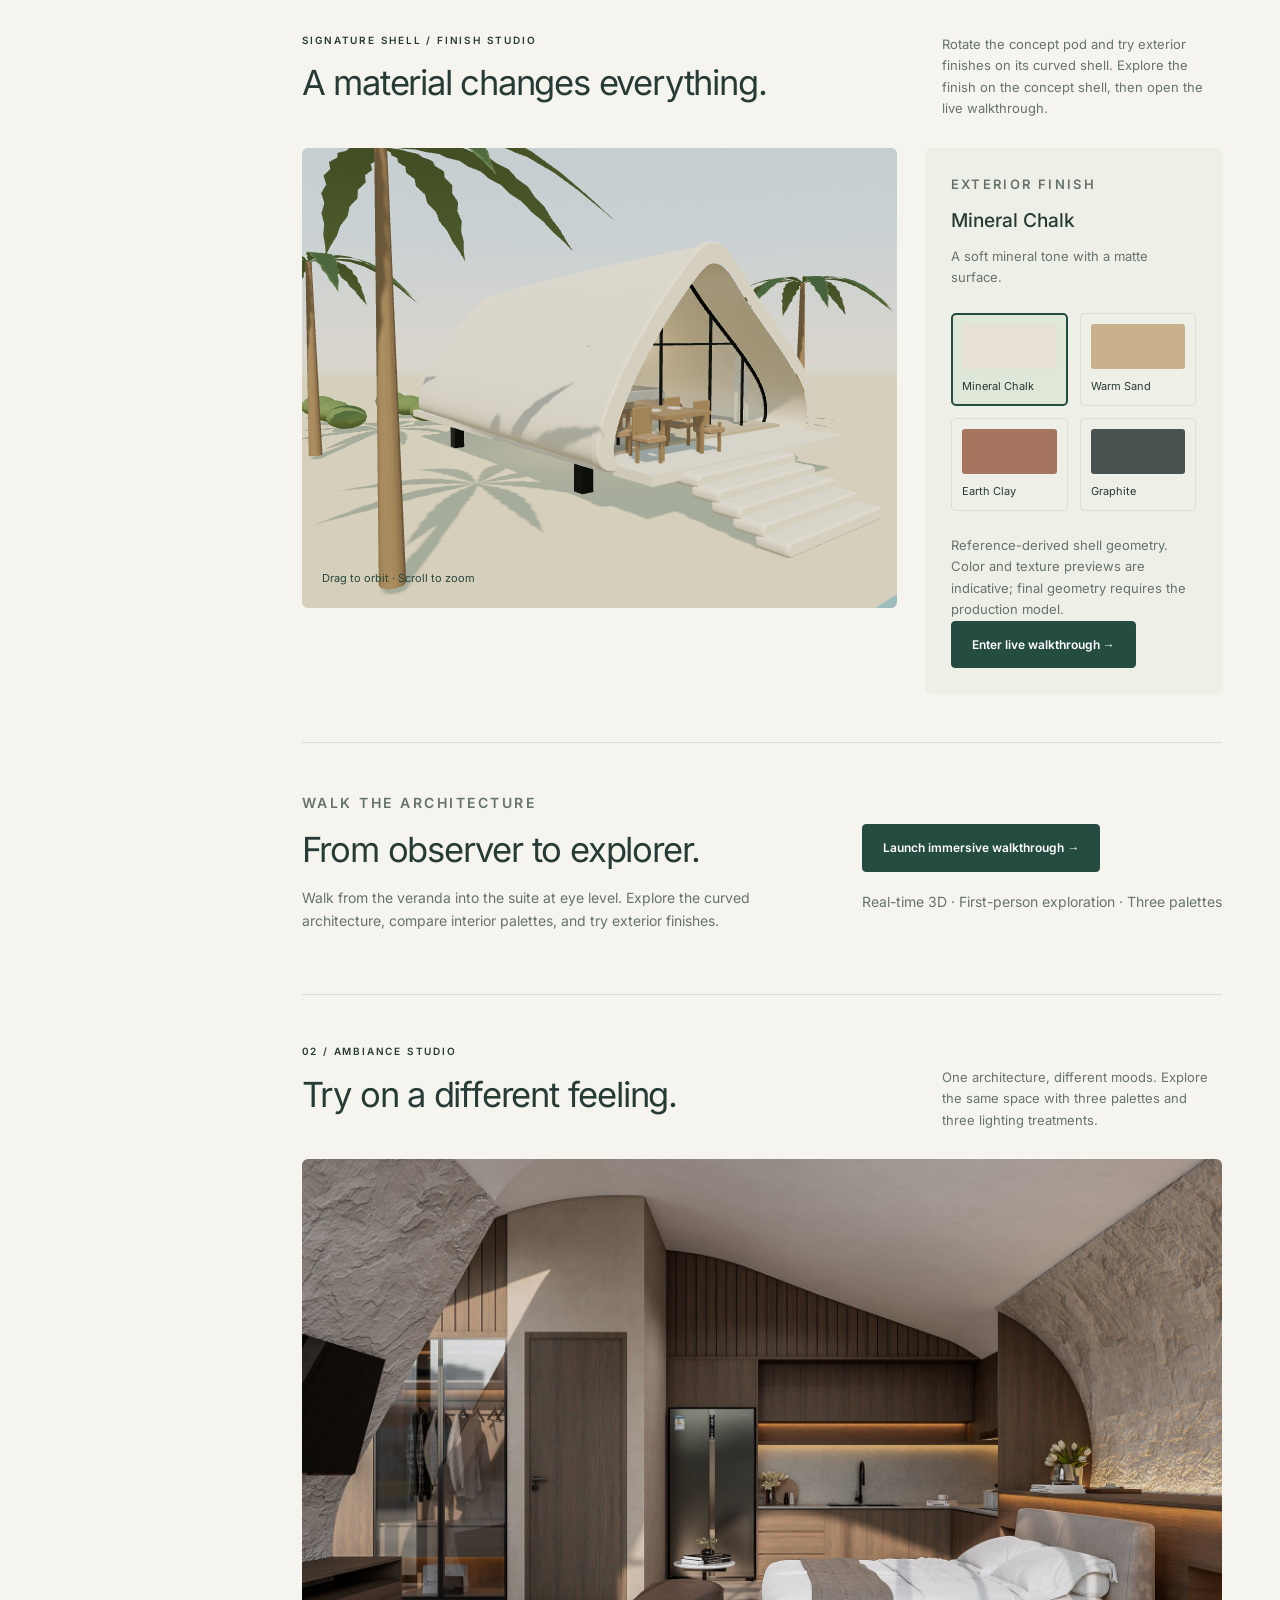
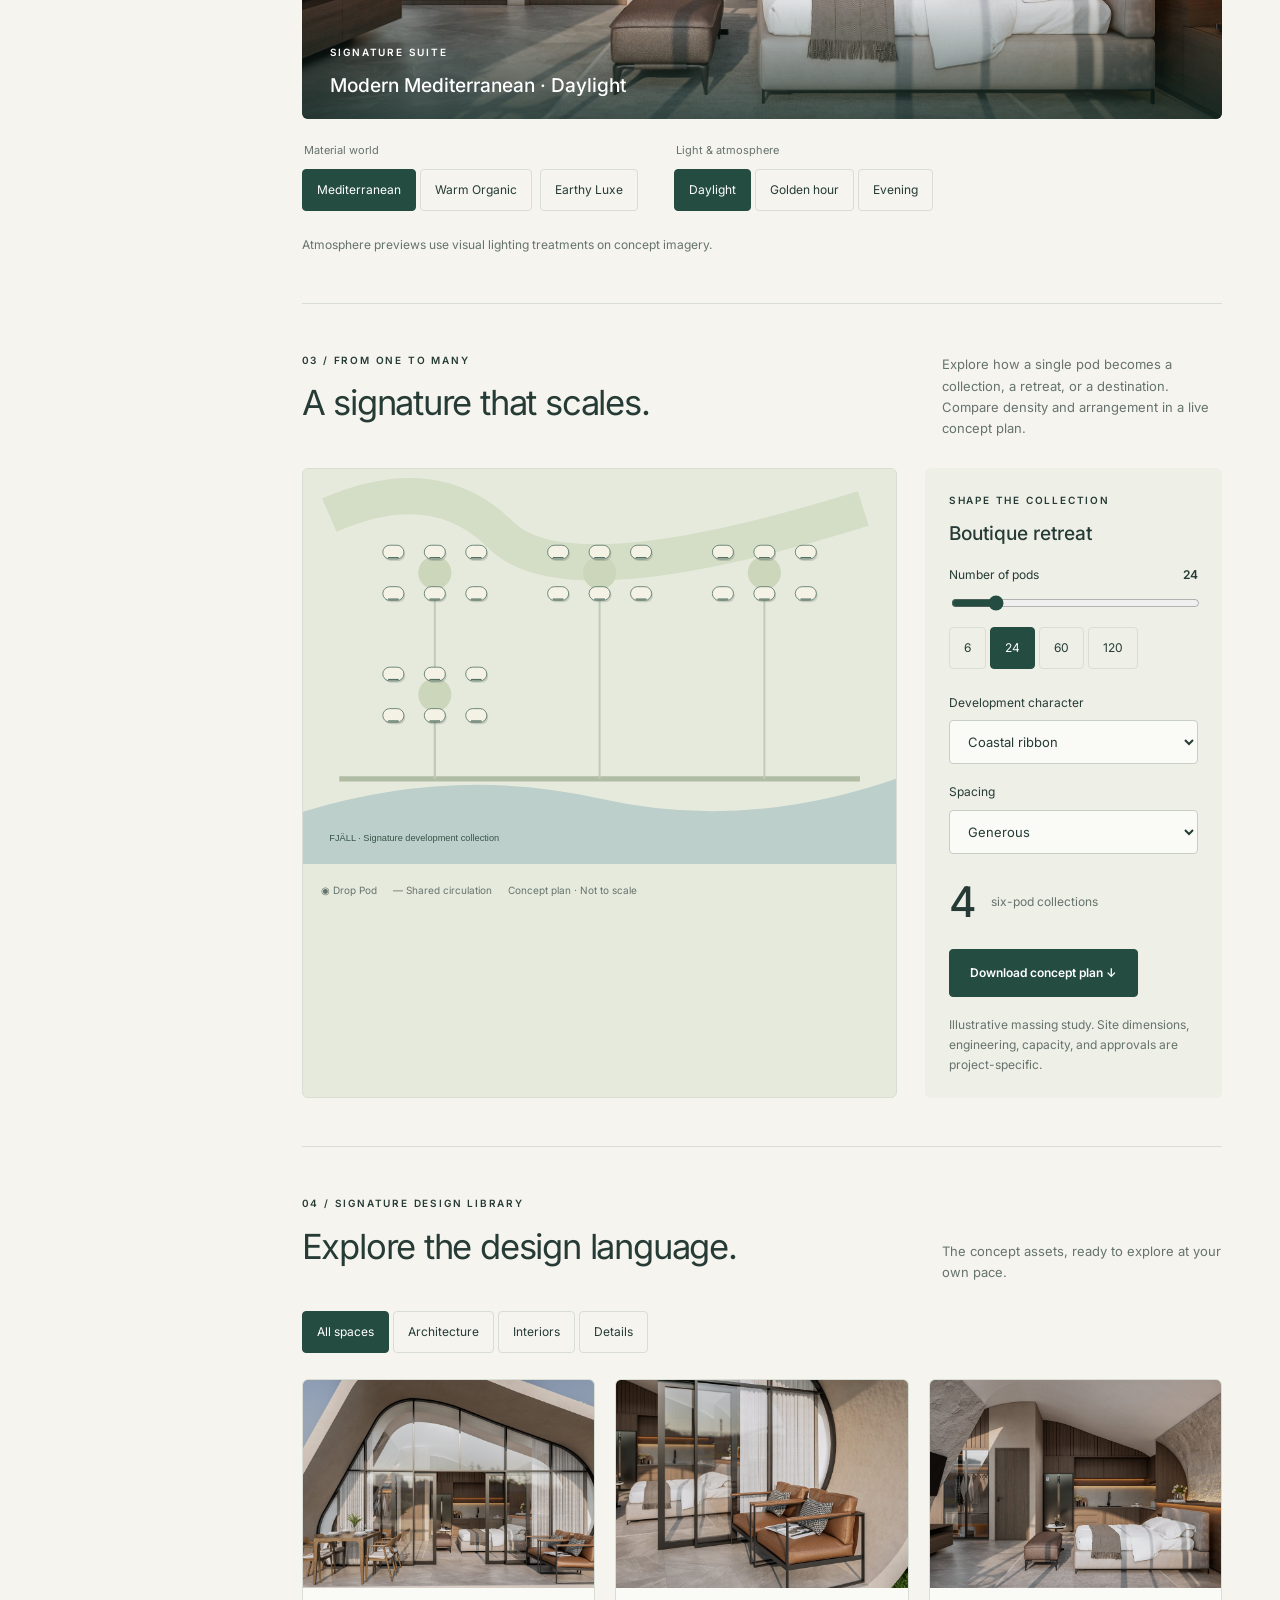
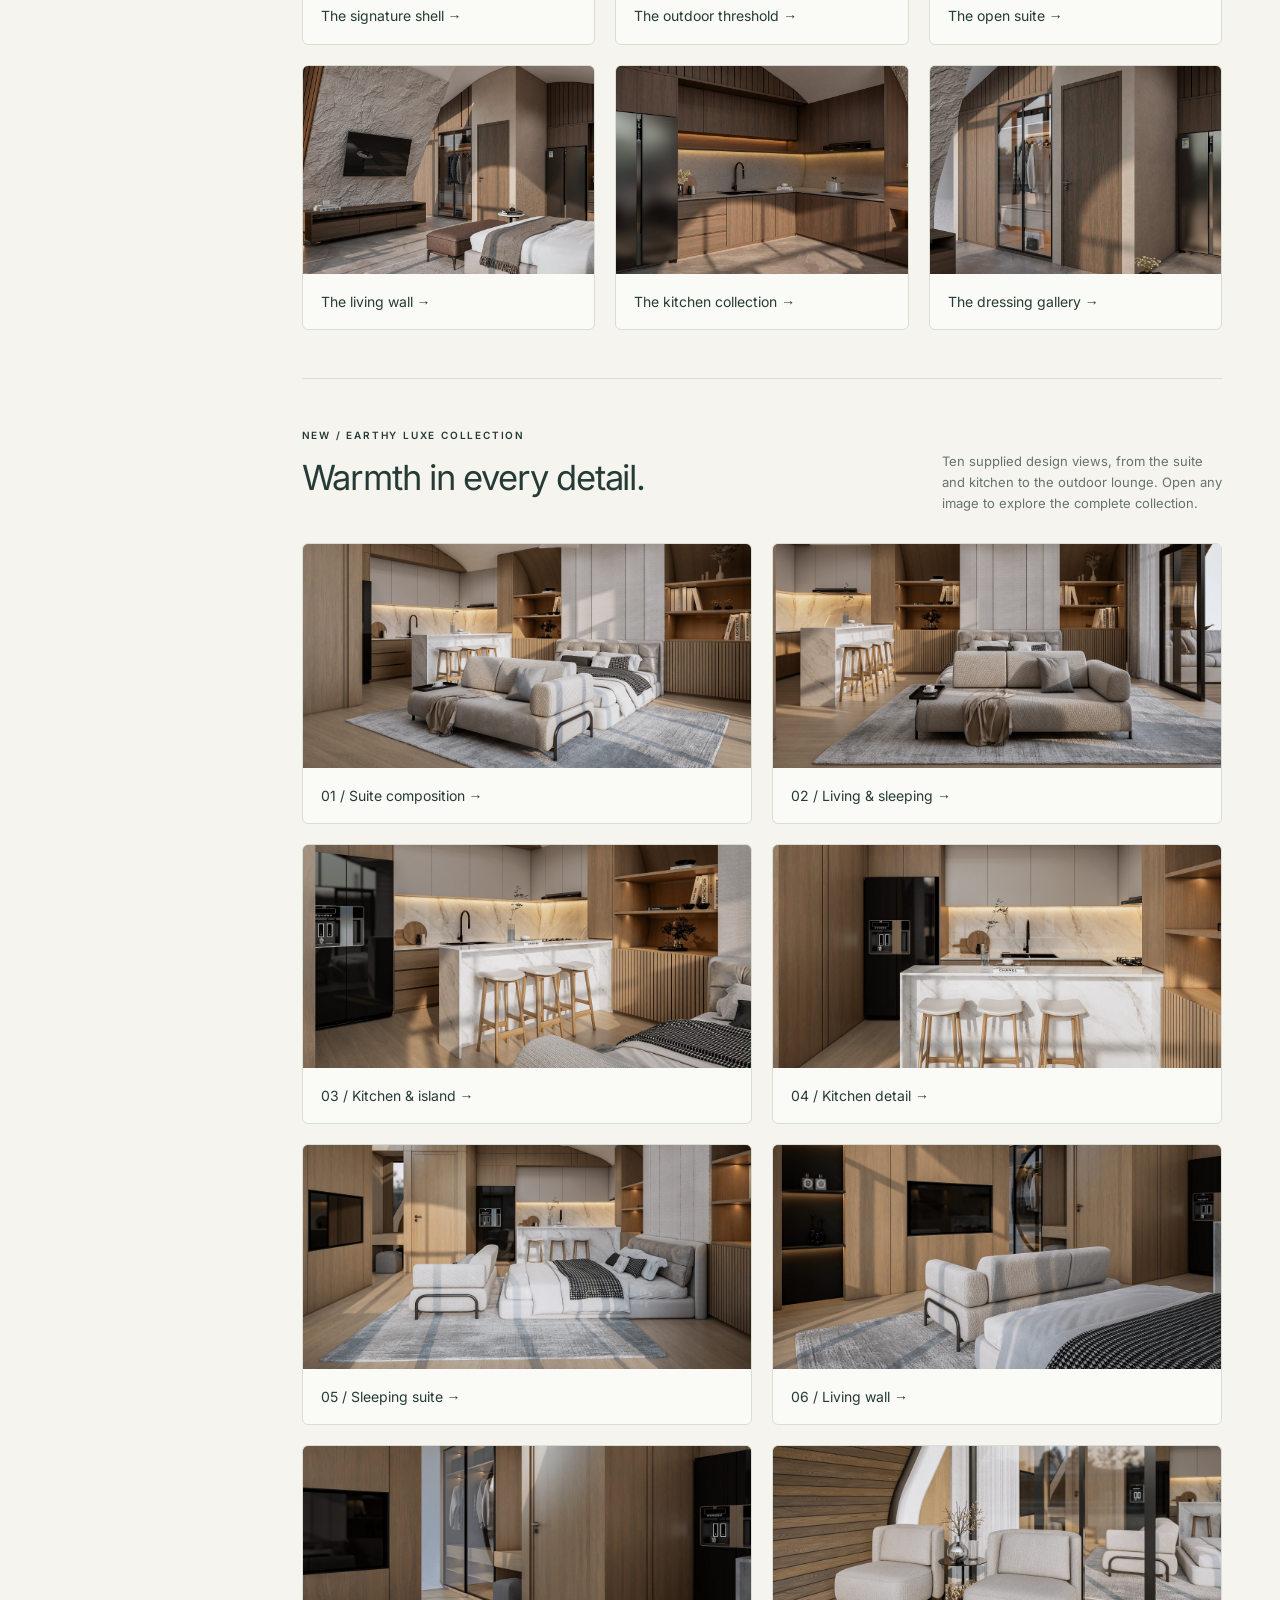
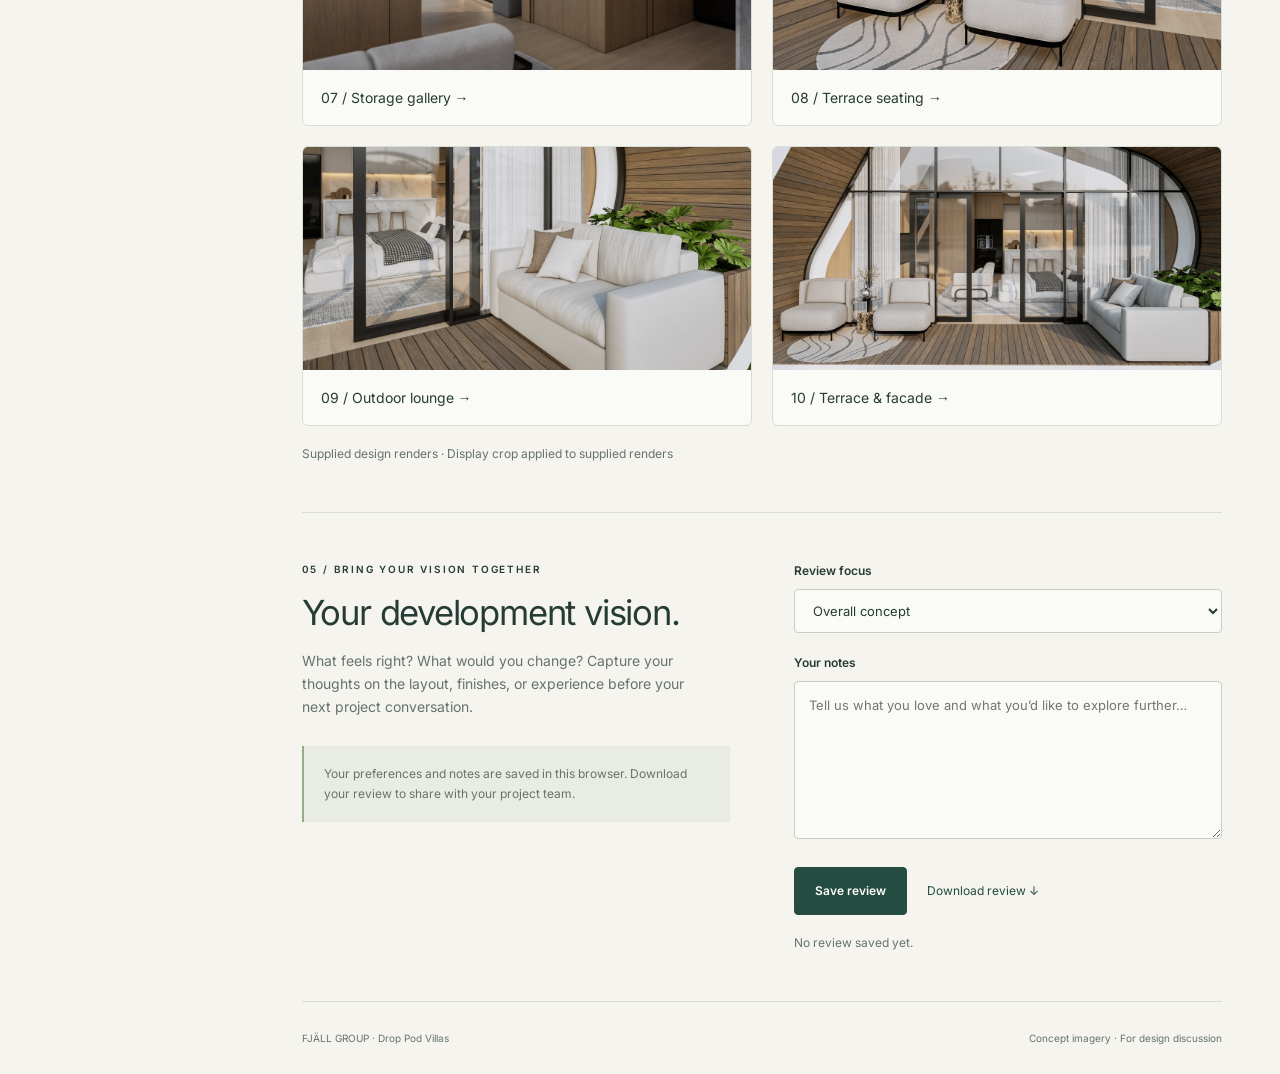
==== commit 0ed1b8e8: "Version walkthrough assets to avoid stale cinematic player caches" ====
--- a/index.html
+++ b/index.html
@@ -4,8 +4,11 @@
     <meta charset="utf-8" />
     <meta name="viewport" content="width=device-width, initial-scale=1" />
     <link rel="stylesheet" href="styles/fonts.css" />
-    <link rel="stylesheet" href="styles/earthy-crop.css" />
-    <script src="scripts/interior-palettes.js" defer></script>
+    <link rel="stylesheet" href="styles/earthy-crop.css?v=20261007-sequence2" />
+    <script
+      src="scripts/interior-palettes.js?v=20261007-sequence2"
+      defer
+    ></script>
     <title>FJÄLL — Client Portal</title>
     <link rel="stylesheet" href="styles/portal.css" />
     <script src="scripts/portal.js" defer></script>
@@ -68,7 +71,7 @@
               A sculpted shell. A continuous living space. A consistent design
               language from one villa to an entire collection.
             </p>
-            <a class="button light" href="experience.html"
+            <a class="button light" href="experience.html?v=20261007-sequence2"
               >Cinematic walkthrough <span aria-hidden="true">→</span></a
             >
           </div>
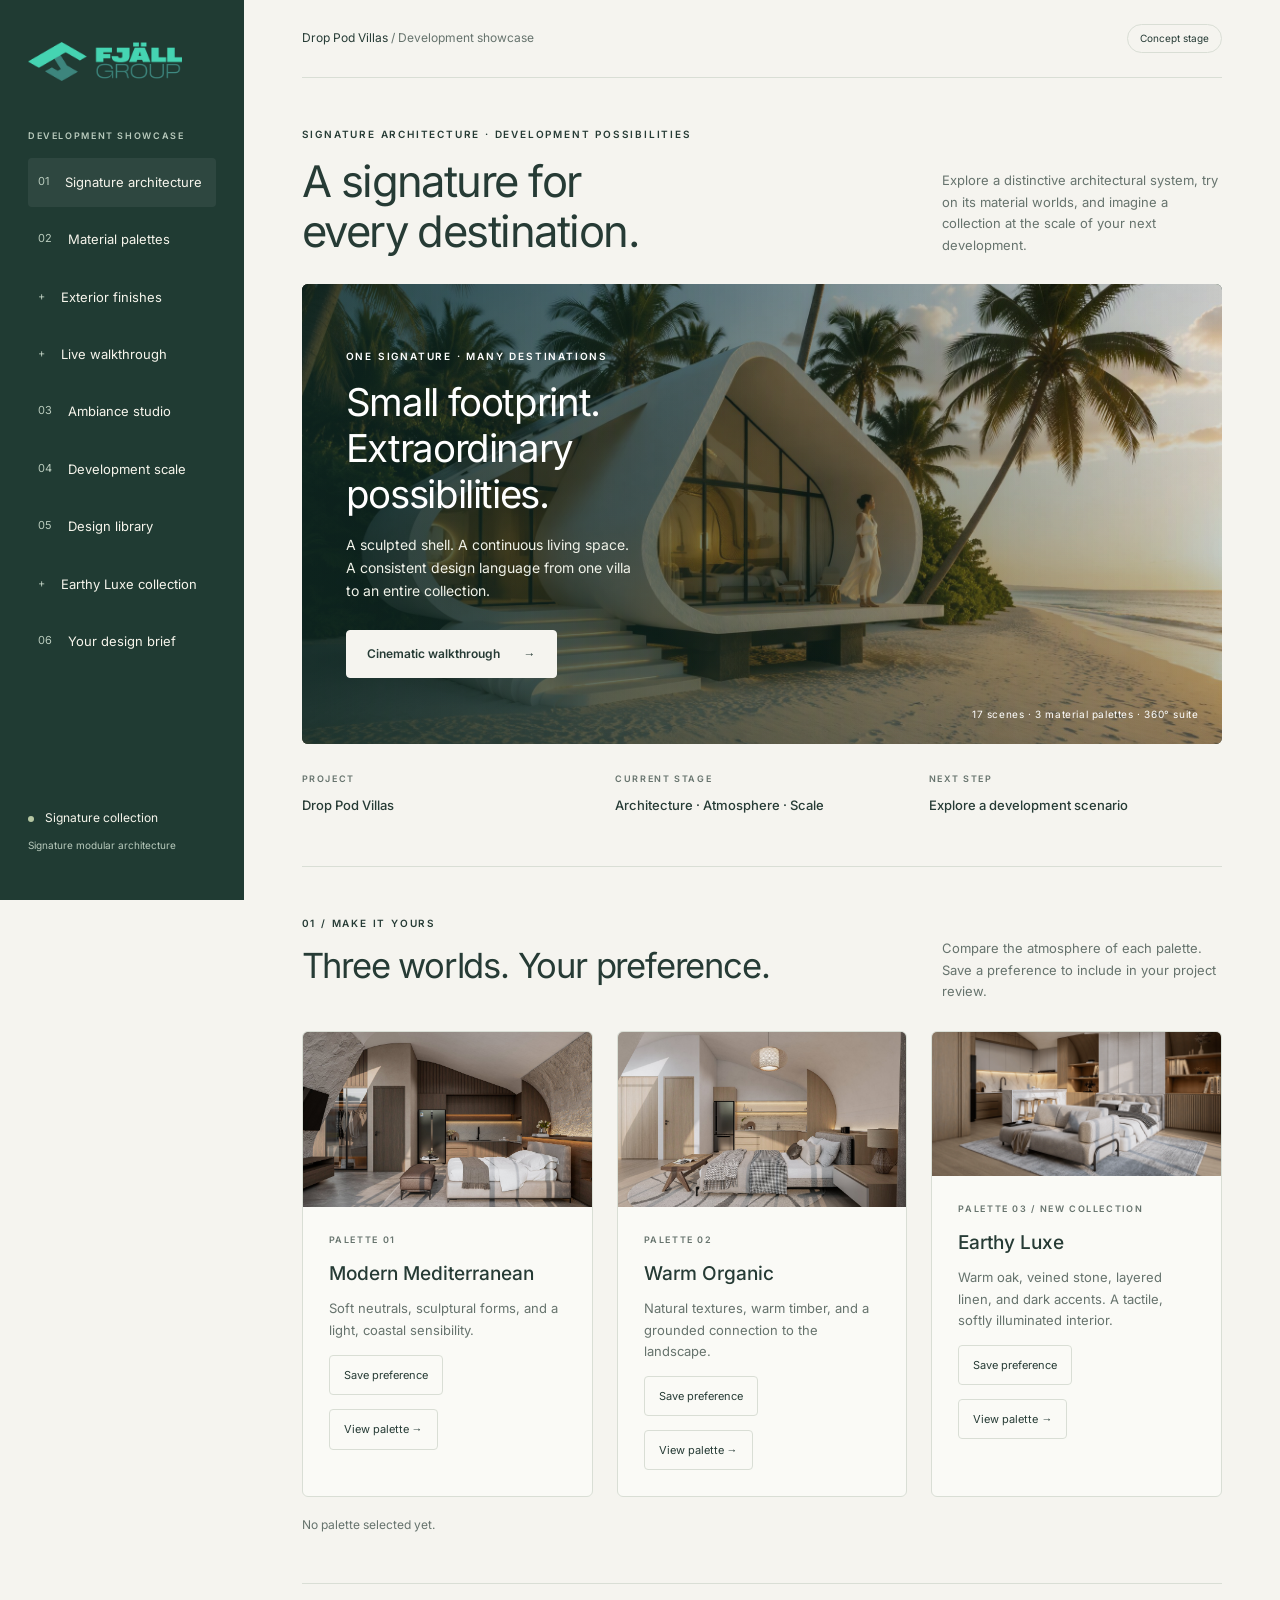
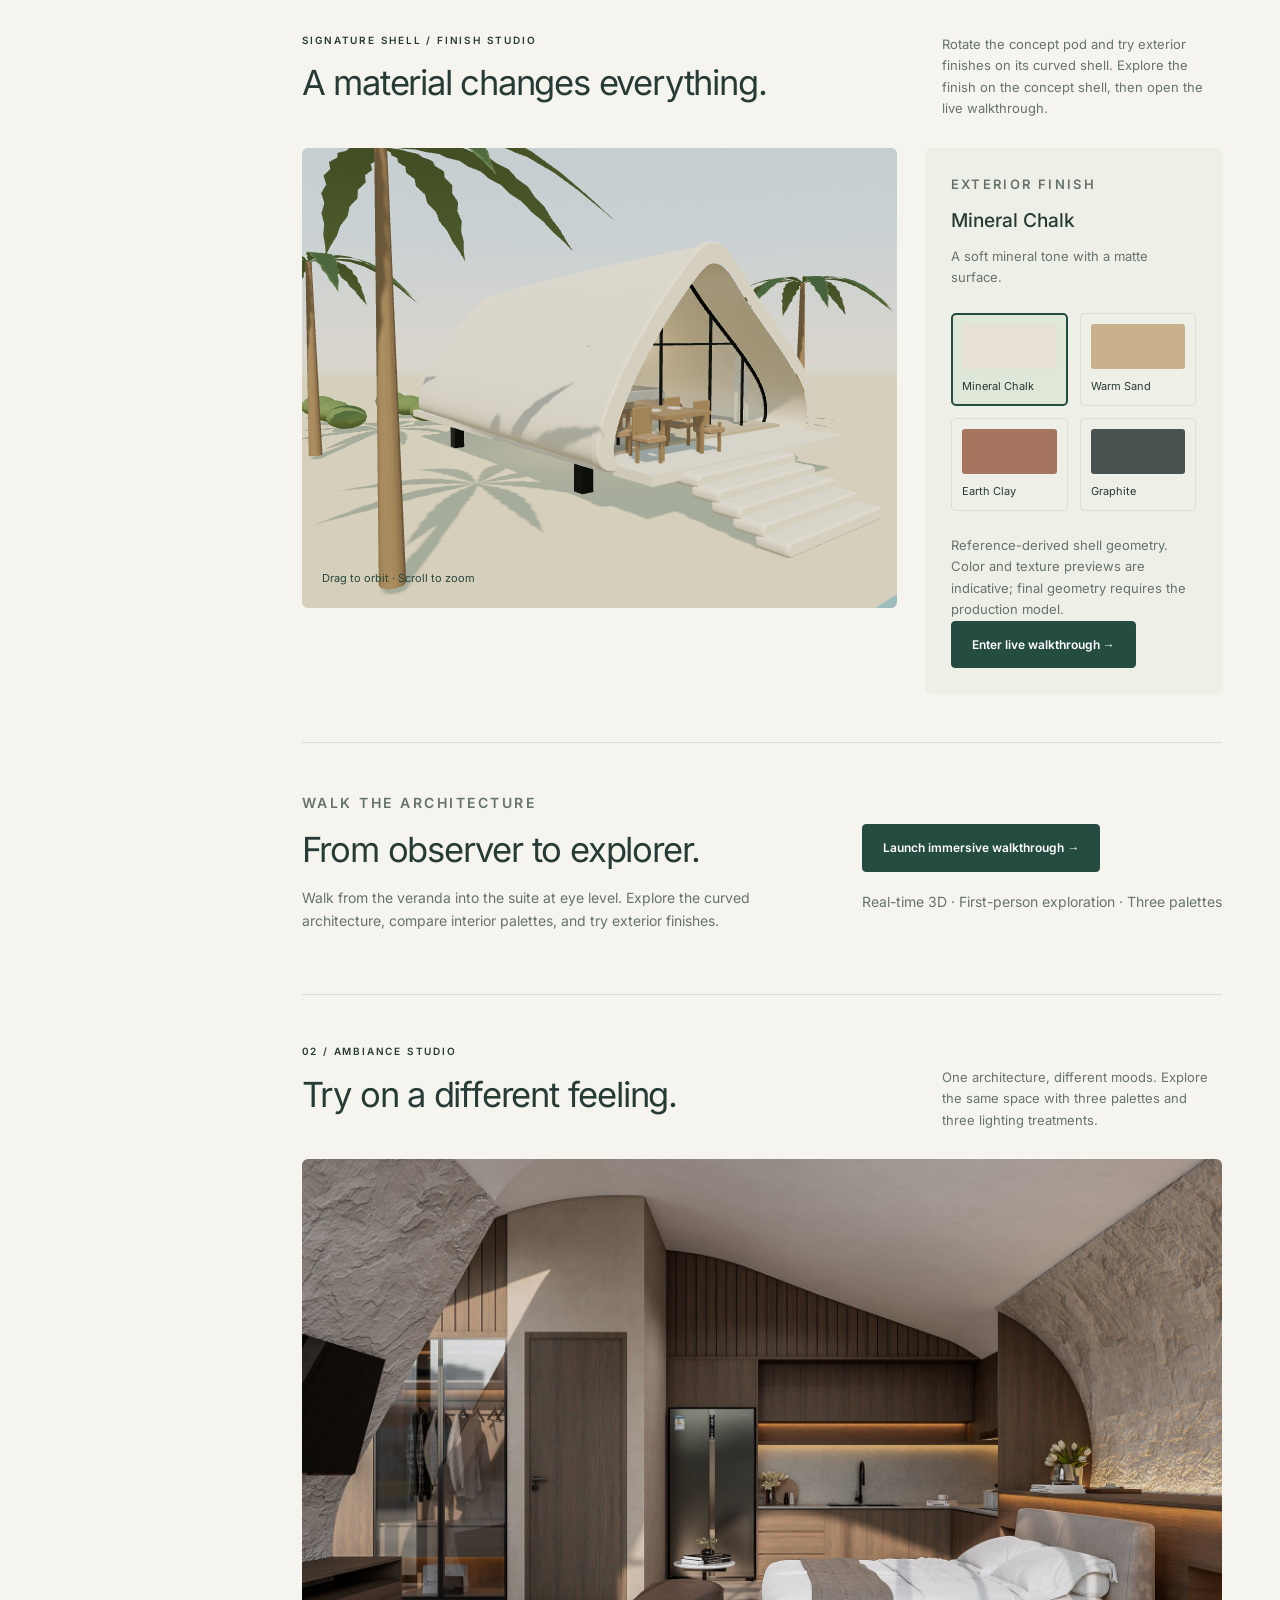
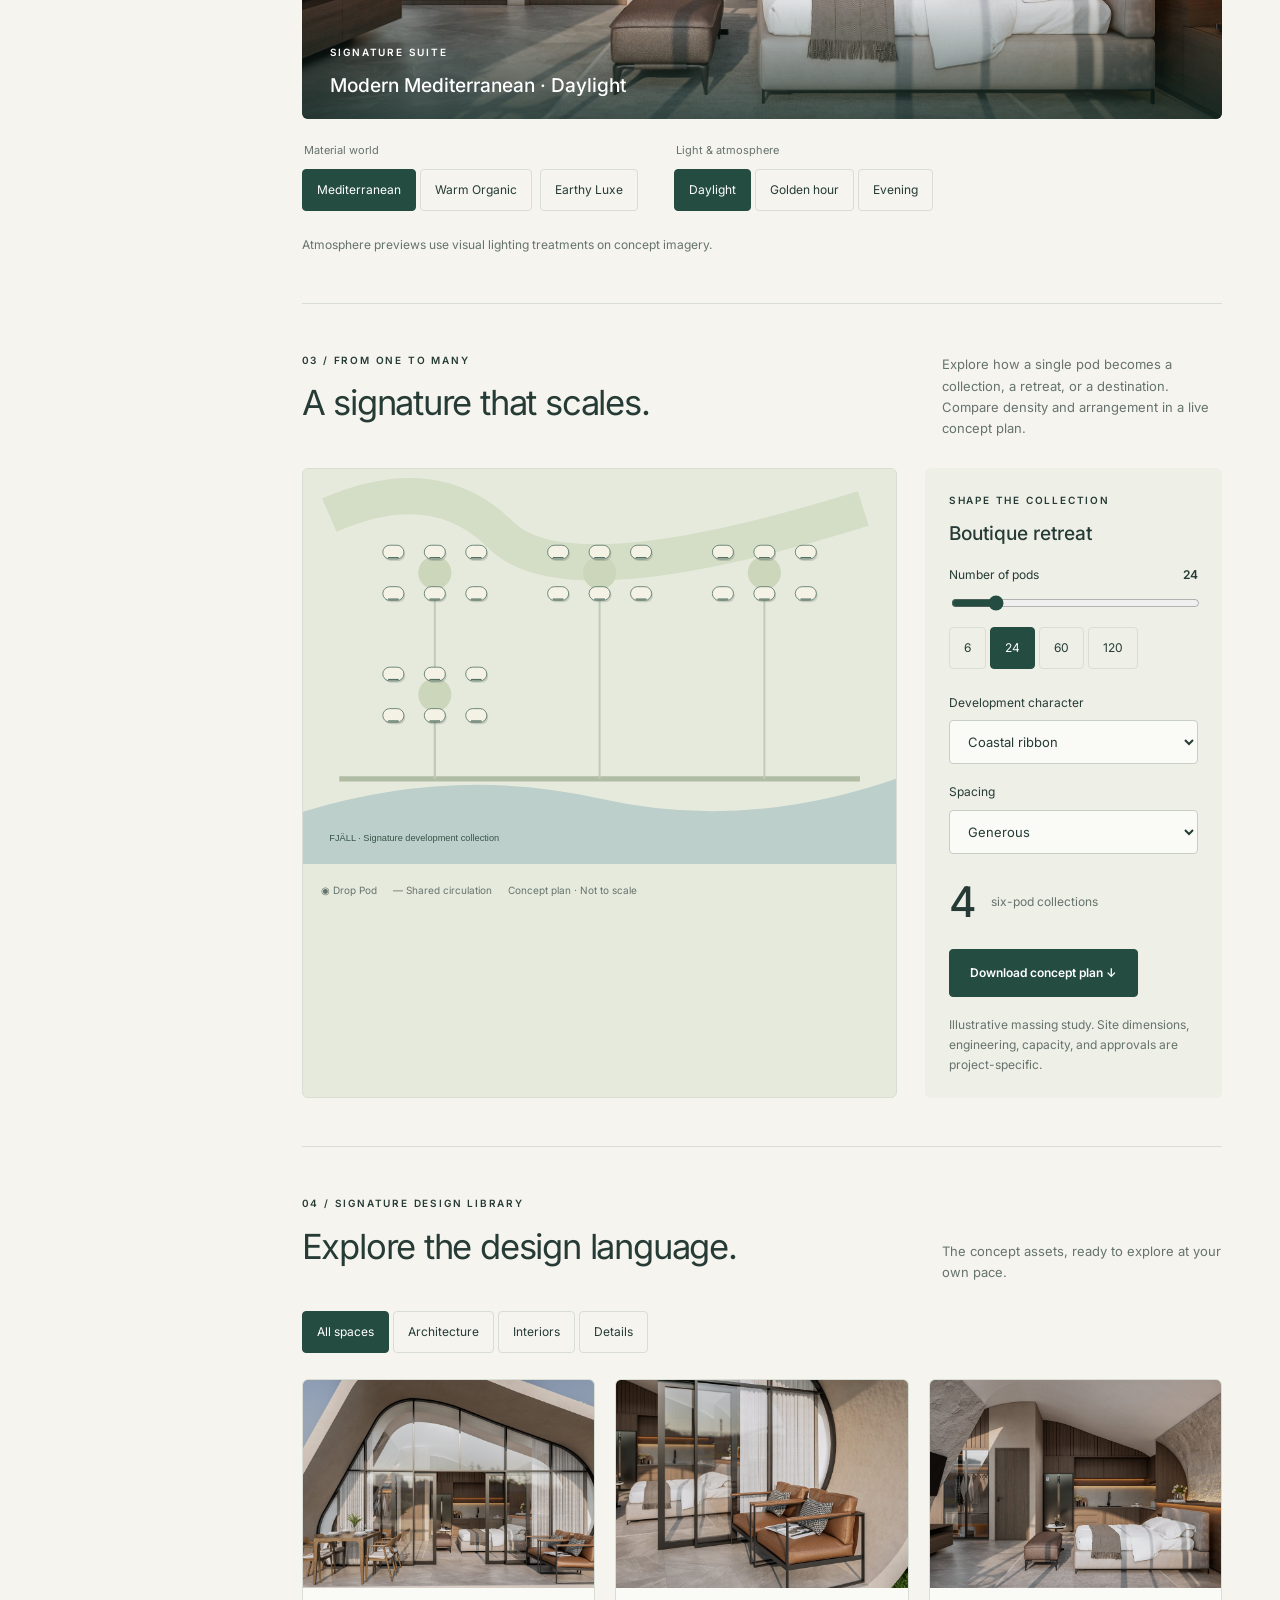
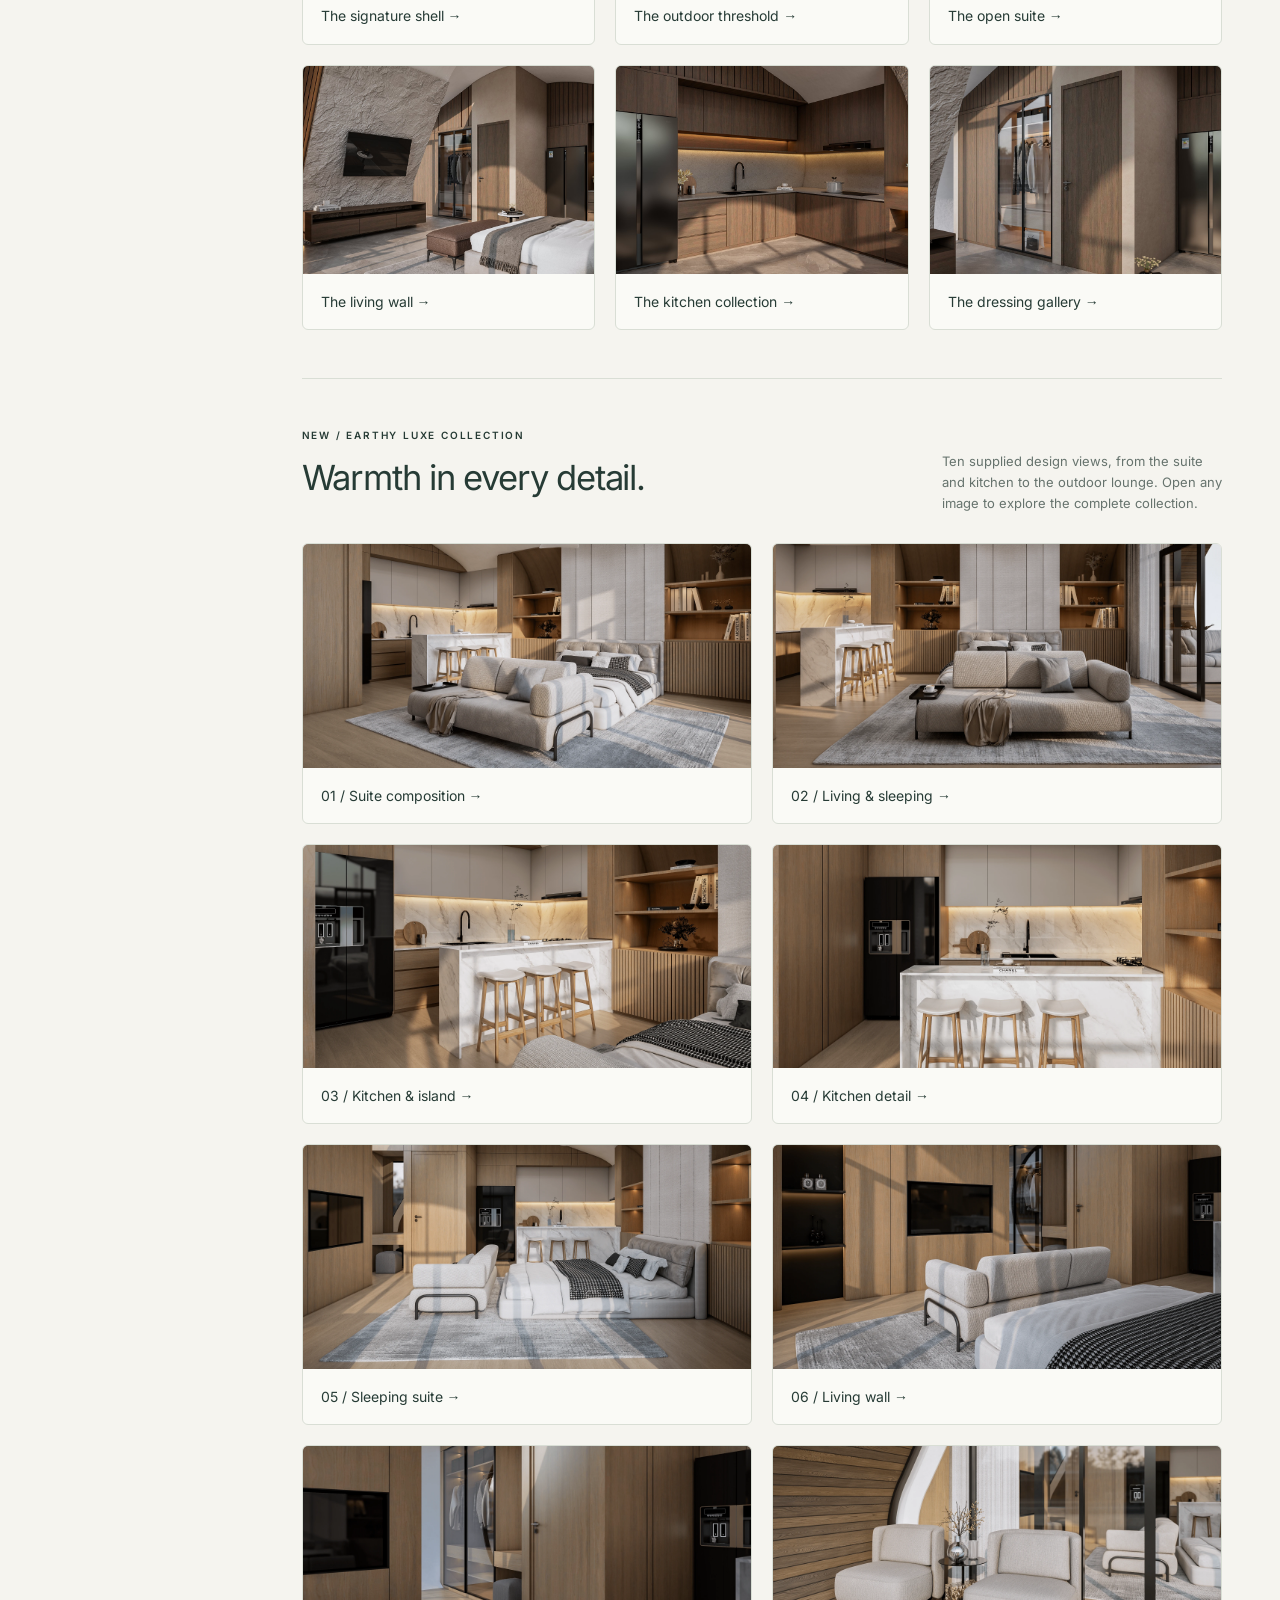
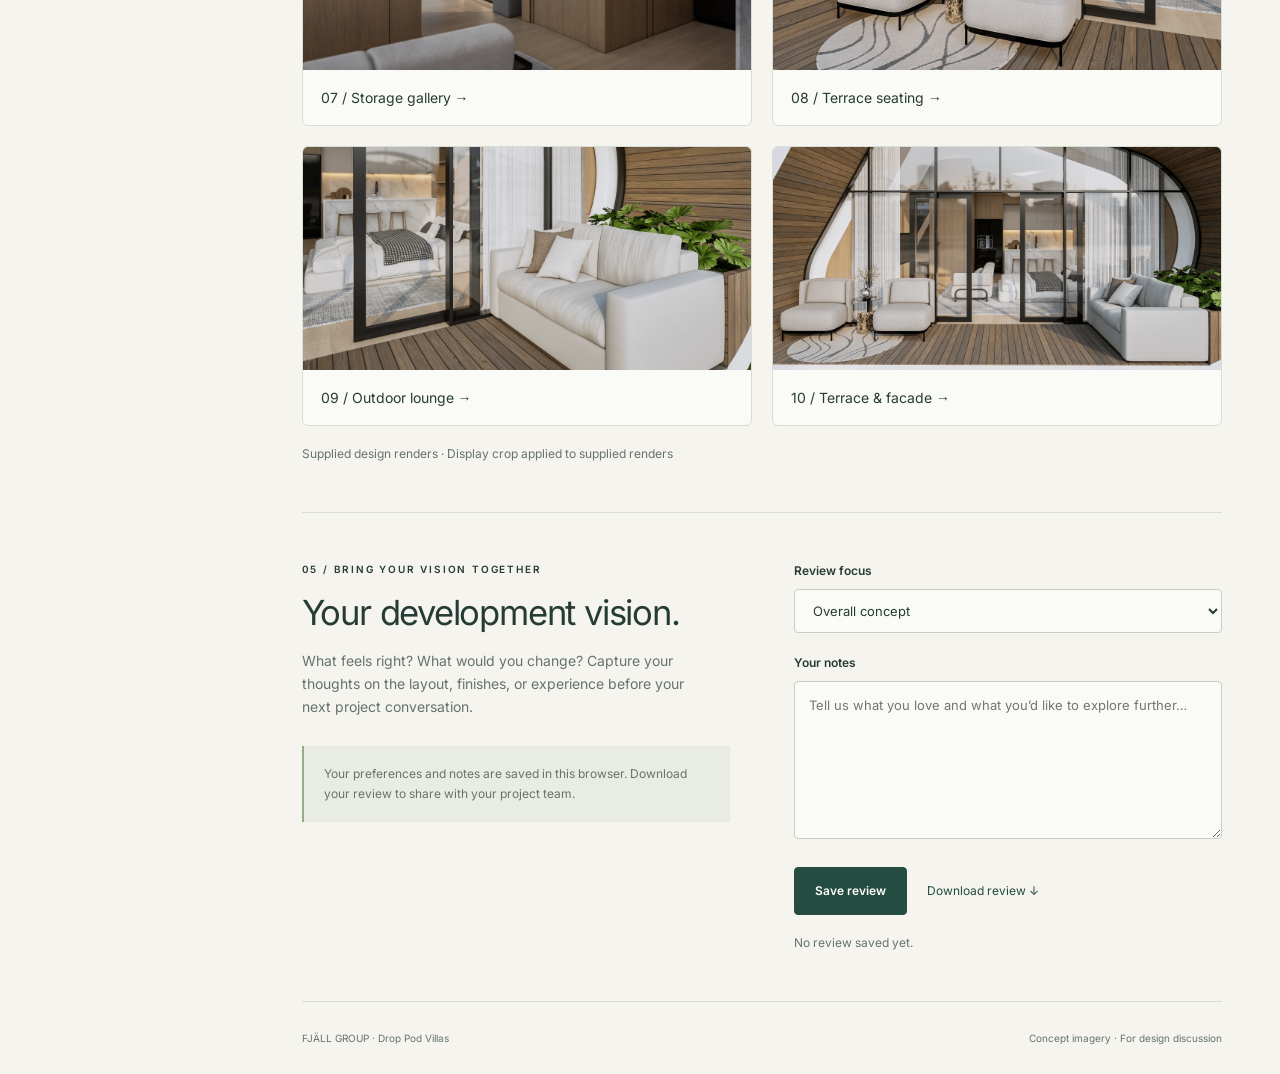
==== commit ae6a597a: "Render Earthy Luxe film and synchronize all 17 walkthrough chapters" ====
--- a/index.html
+++ b/index.html
@@ -4,16 +4,16 @@
     <meta charset="utf-8" />
     <meta name="viewport" content="width=device-width, initial-scale=1" />
     <link rel="stylesheet" href="styles/fonts.css" />
-    <link rel="stylesheet" href="styles/earthy-crop.css?v=20261007-sequence2" />
+    <link rel="stylesheet" href="styles/earthy-crop.css?v=20261007-film3" />
     <script
-      src="scripts/interior-palettes.js?v=20261007-sequence2"
+      src="scripts/interior-palettes.js?v=20261007-film3"
       defer
     ></script>
     <title>FJÄLL — Client Portal</title>
     <link rel="stylesheet" href="styles/portal.css" />
     <script src="scripts/portal.js" defer></script>
-    <script src="scripts/showcase.js" defer></script>
-    <script type="module" src="scripts/spatial.js"></script>
+    <script src="scripts/showcase.js?v=20261007-film3" defer></script>
+    <script type="module" src="scripts/spatial.js?v=20261007-film3"></script>
   </head>
   <body>
     <aside class="sidebar">
@@ -71,7 +71,7 @@
               A sculpted shell. A continuous living space. A consistent design
               language from one villa to an entire collection.
             </p>
-            <a class="button light" href="experience.html?v=20261007-sequence2"
+            <a class="button light" href="experience-v3.html?v=20261007-film3"
               >Cinematic walkthrough <span aria-hidden="true">→</span></a
             >
           </div>
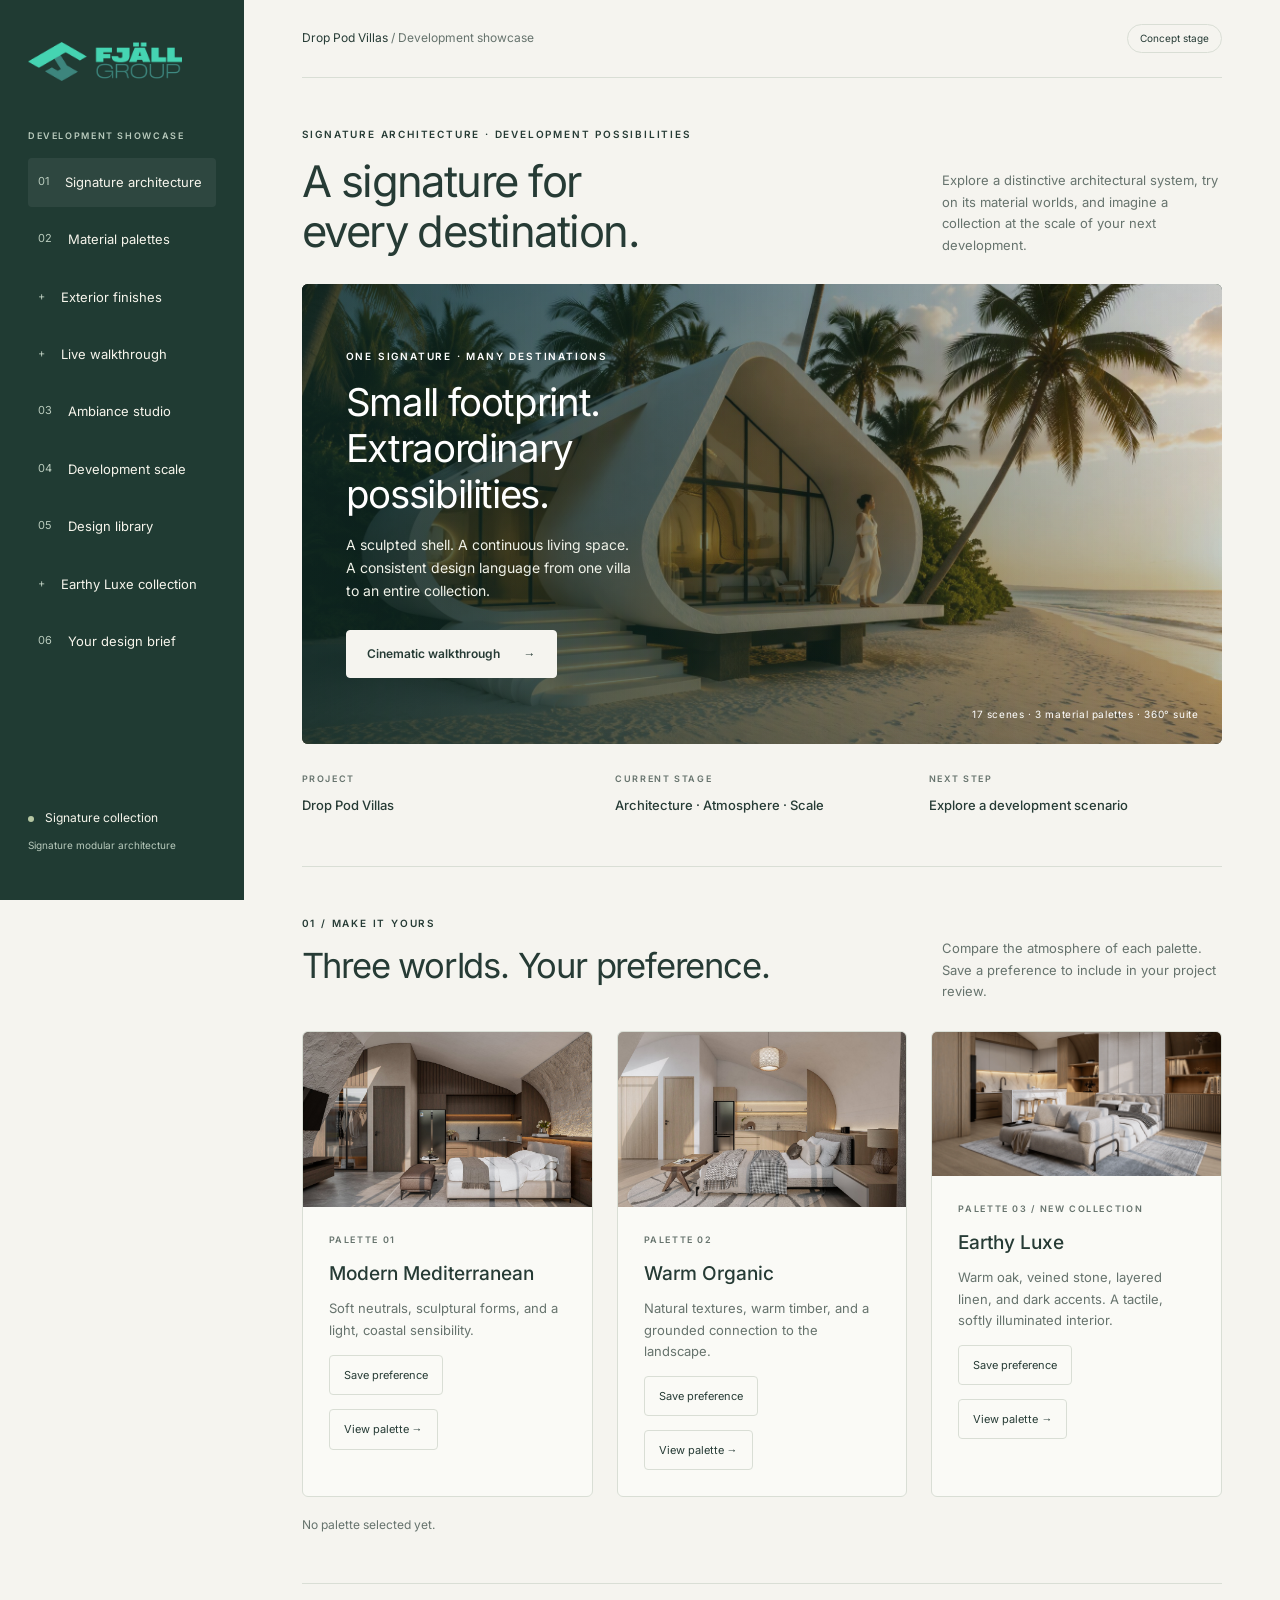
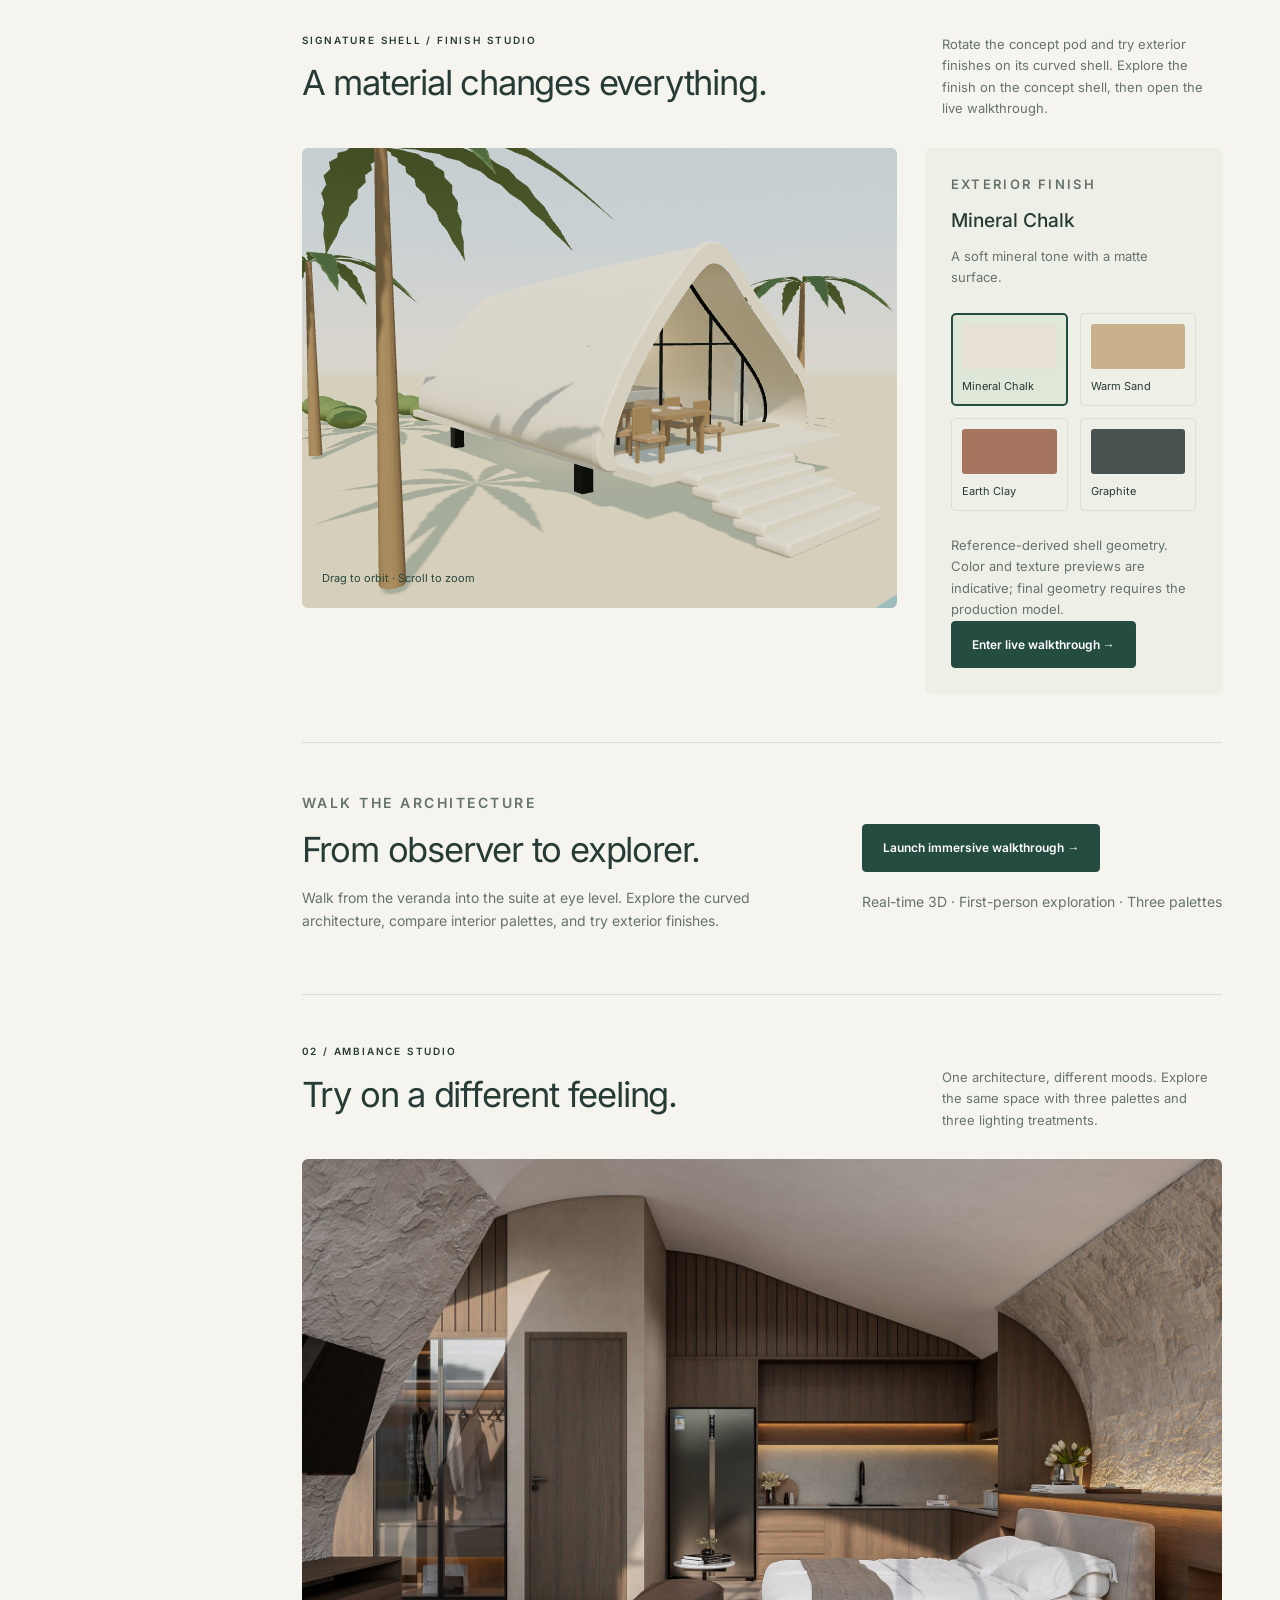
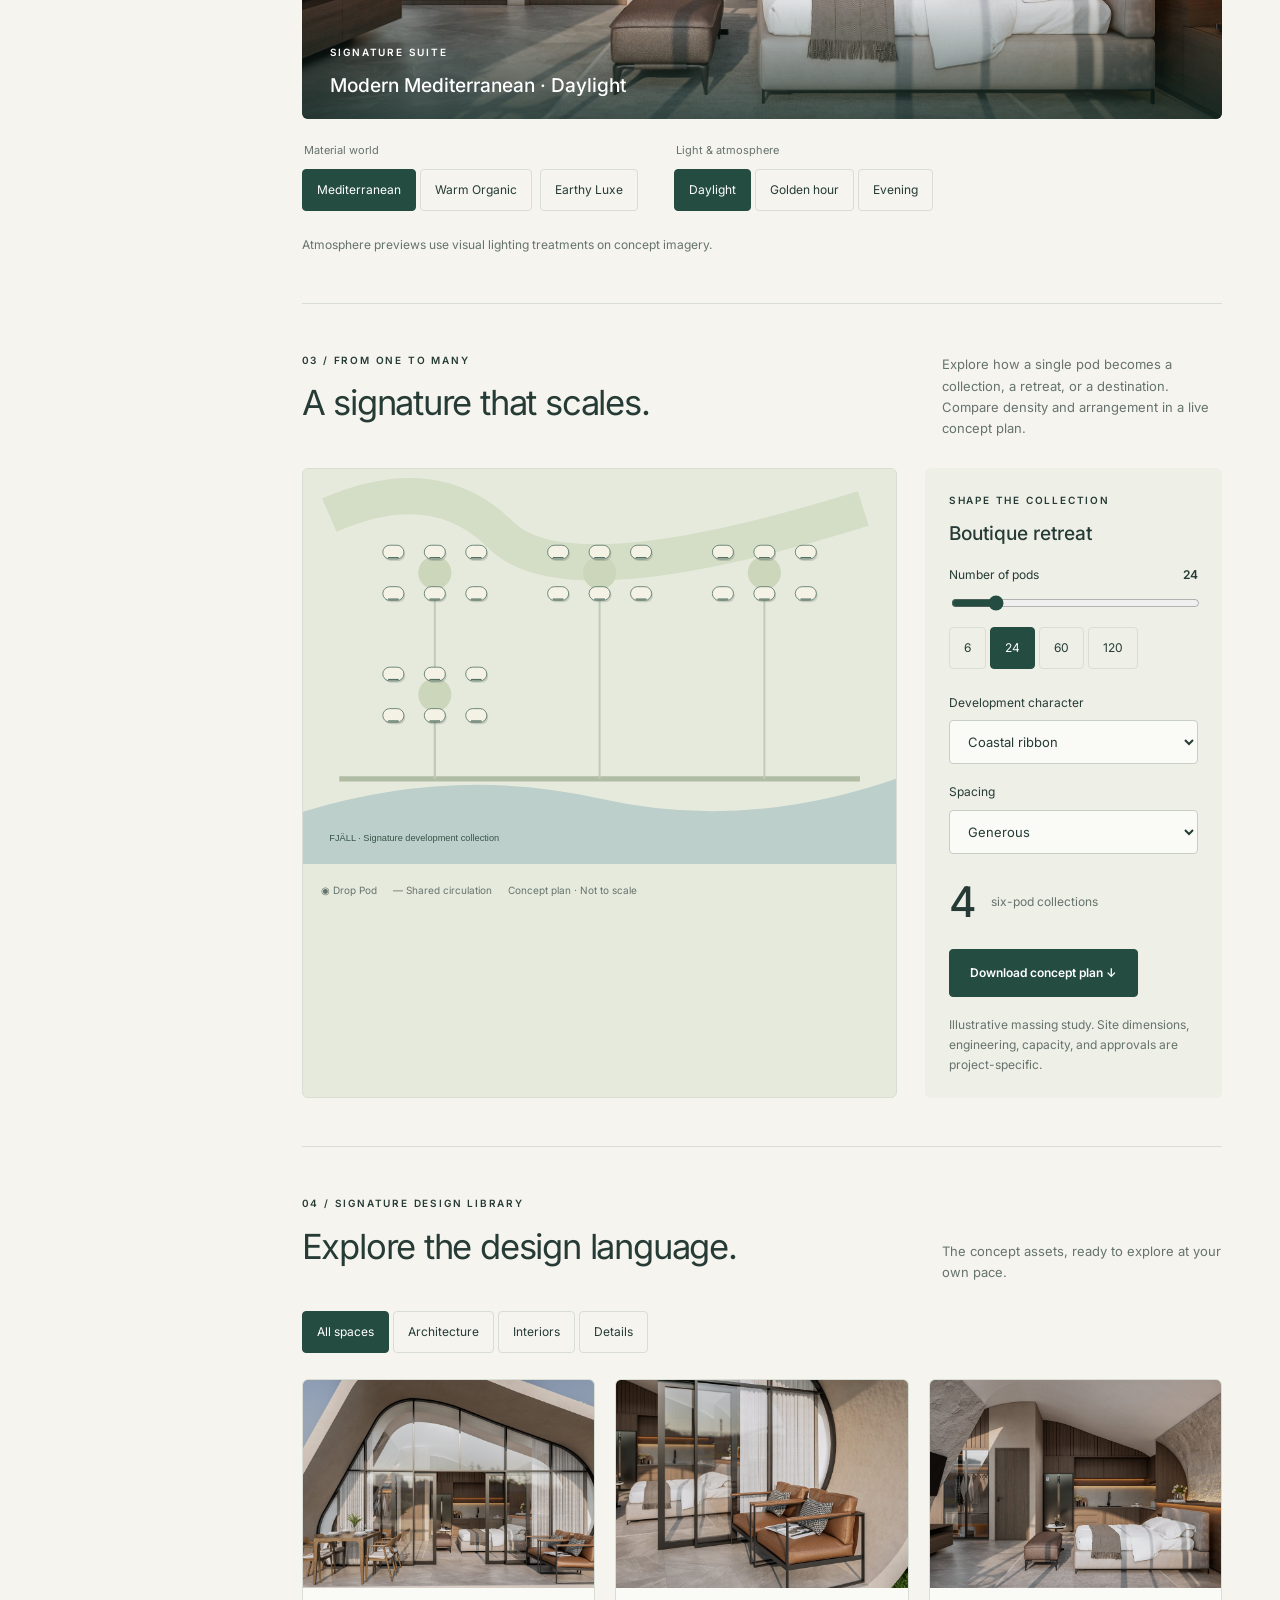
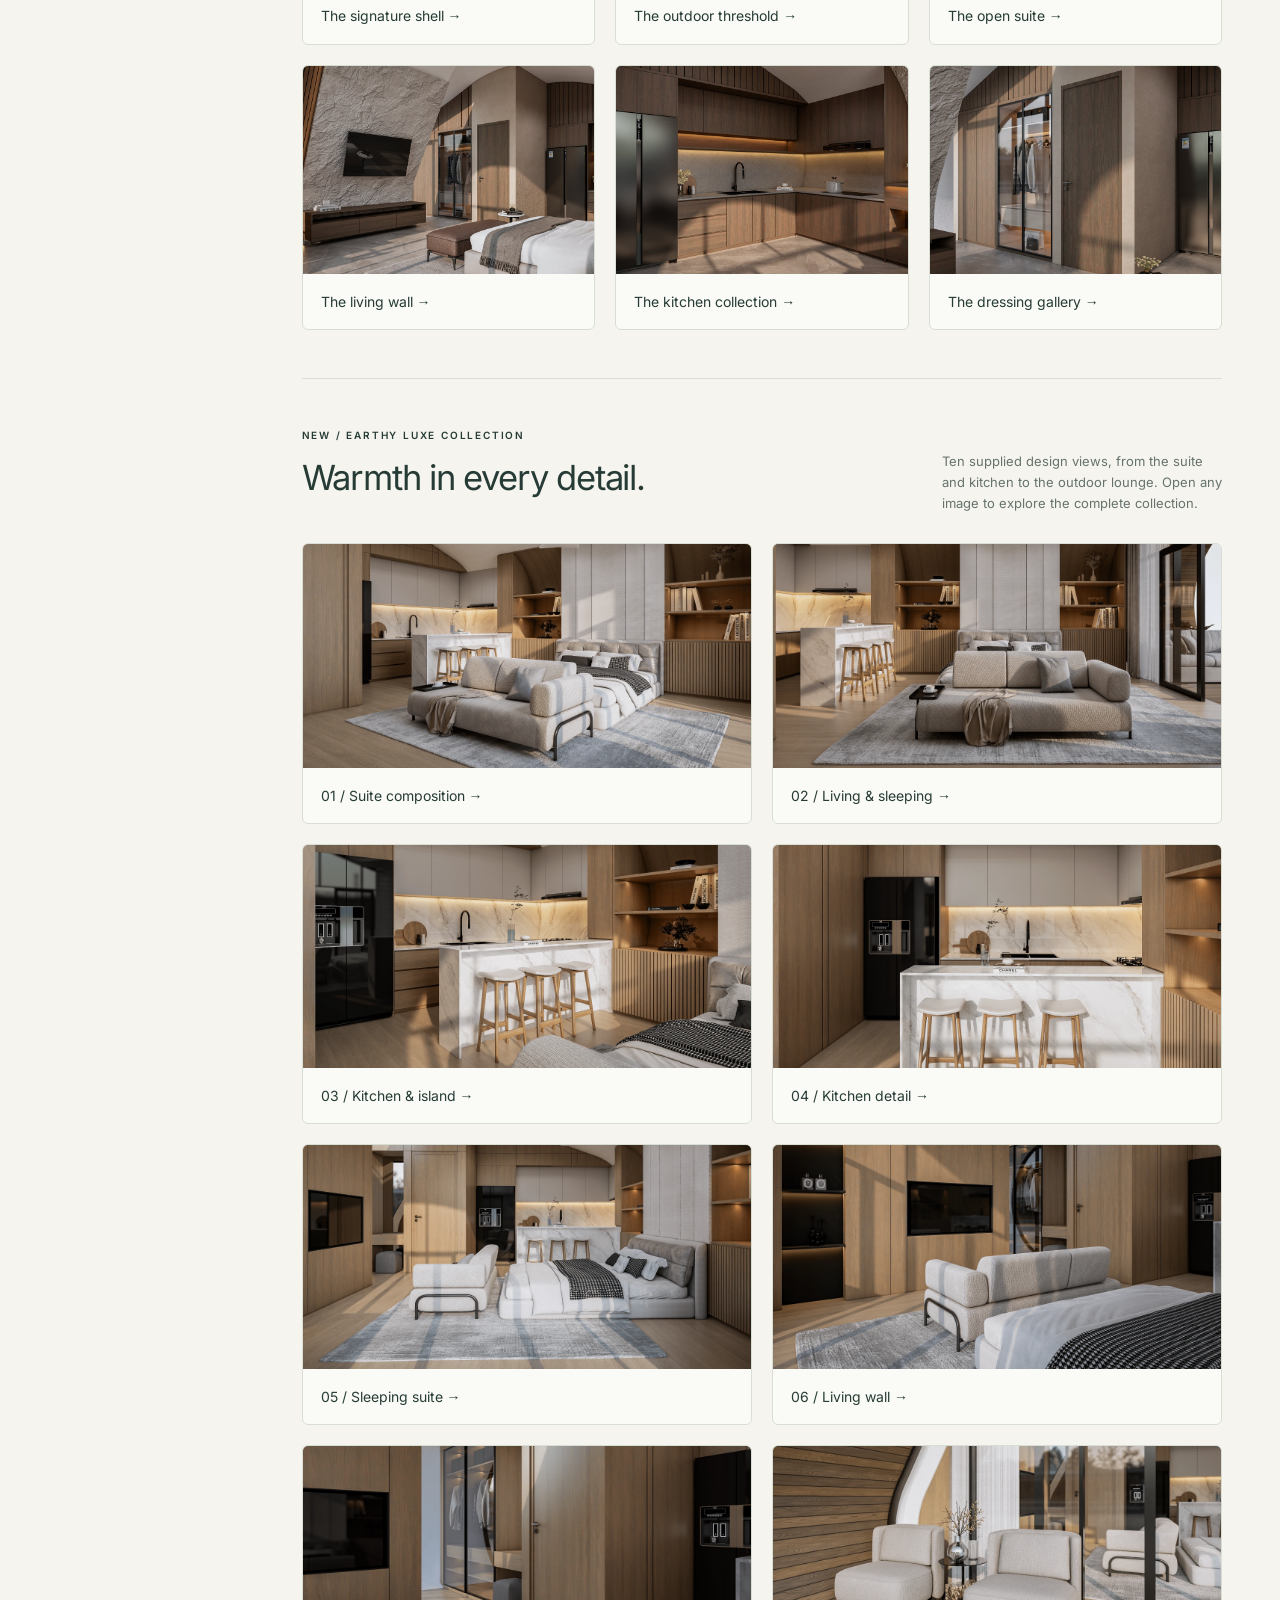
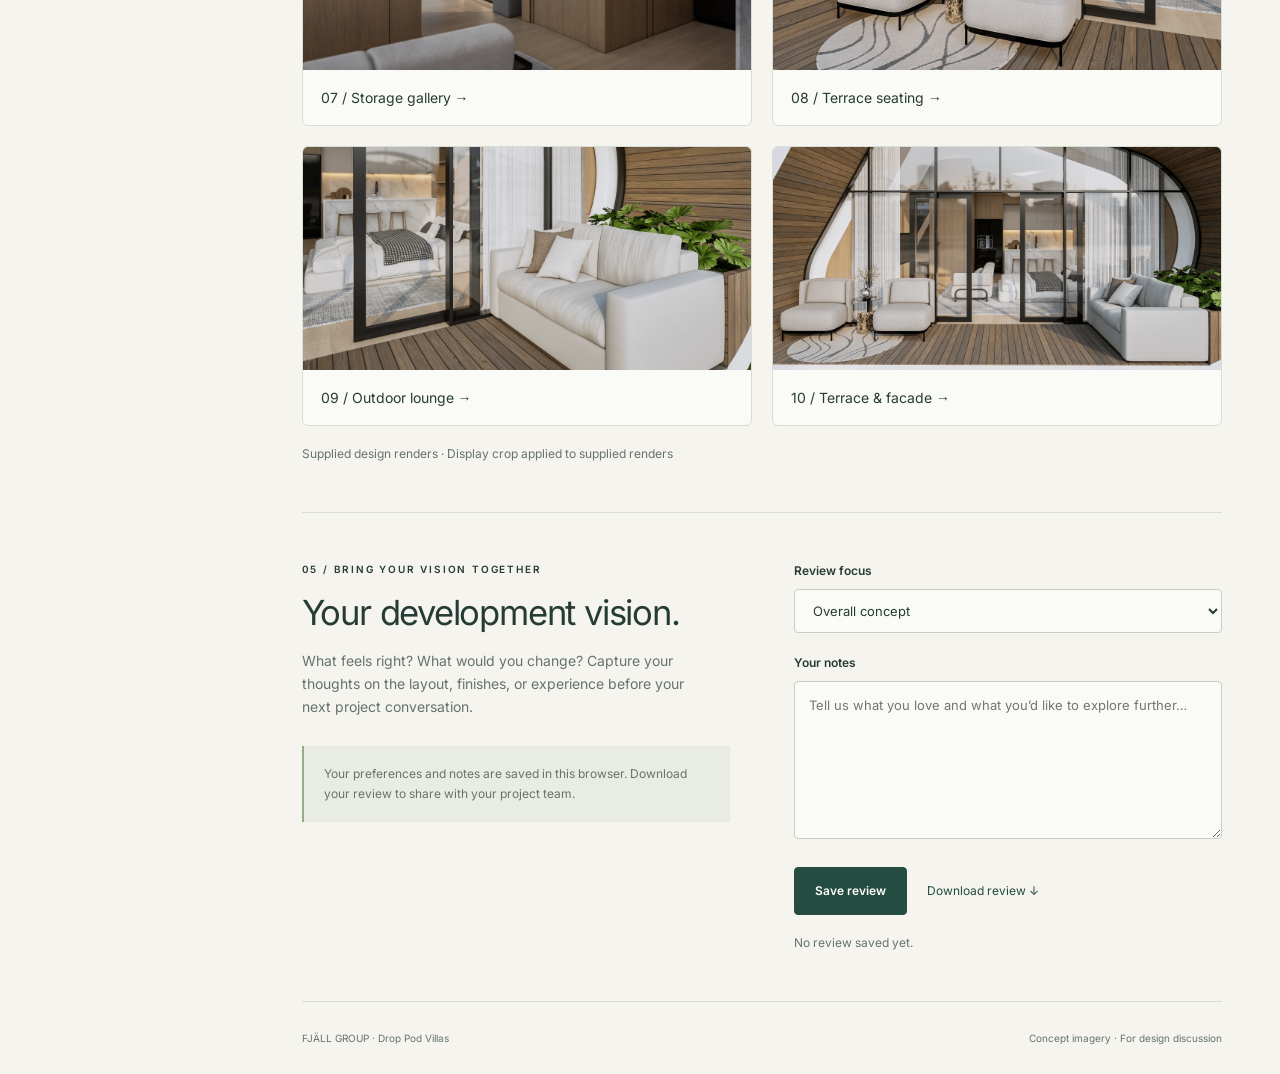
==== commit e2aded88: "Stabilize Earthy Luxe shots and soften camera transitions" ====
--- a/index.html
+++ b/index.html
@@ -4,16 +4,16 @@
     <meta charset="utf-8" />
     <meta name="viewport" content="width=device-width, initial-scale=1" />
     <link rel="stylesheet" href="styles/fonts.css" />
-    <link rel="stylesheet" href="styles/earthy-crop.css?v=20261007-film3" />
+    <link rel="stylesheet" href="styles/earthy-crop.css?v=20261008-steady4" />
     <script
-      src="scripts/interior-palettes.js?v=20261007-film3"
+      src="scripts/interior-palettes.js?v=20261008-steady4"
       defer
     ></script>
     <title>FJÄLL — Client Portal</title>
     <link rel="stylesheet" href="styles/portal.css" />
     <script src="scripts/portal.js" defer></script>
-    <script src="scripts/showcase.js?v=20261007-film3" defer></script>
-    <script type="module" src="scripts/spatial.js?v=20261007-film3"></script>
+    <script src="scripts/showcase.js?v=20261008-steady4" defer></script>
+    <script type="module" src="scripts/spatial.js?v=20261008-steady4"></script>
   </head>
   <body>
     <aside class="sidebar">
@@ -71,7 +71,7 @@
               A sculpted shell. A continuous living space. A consistent design
               language from one villa to an entire collection.
             </p>
-            <a class="button light" href="experience-v3.html?v=20261007-film3"
+            <a class="button light" href="experience-v4.html?v=20261008-steady4"
               >Cinematic walkthrough <span aria-hidden="true">→</span></a
             >
           </div>
